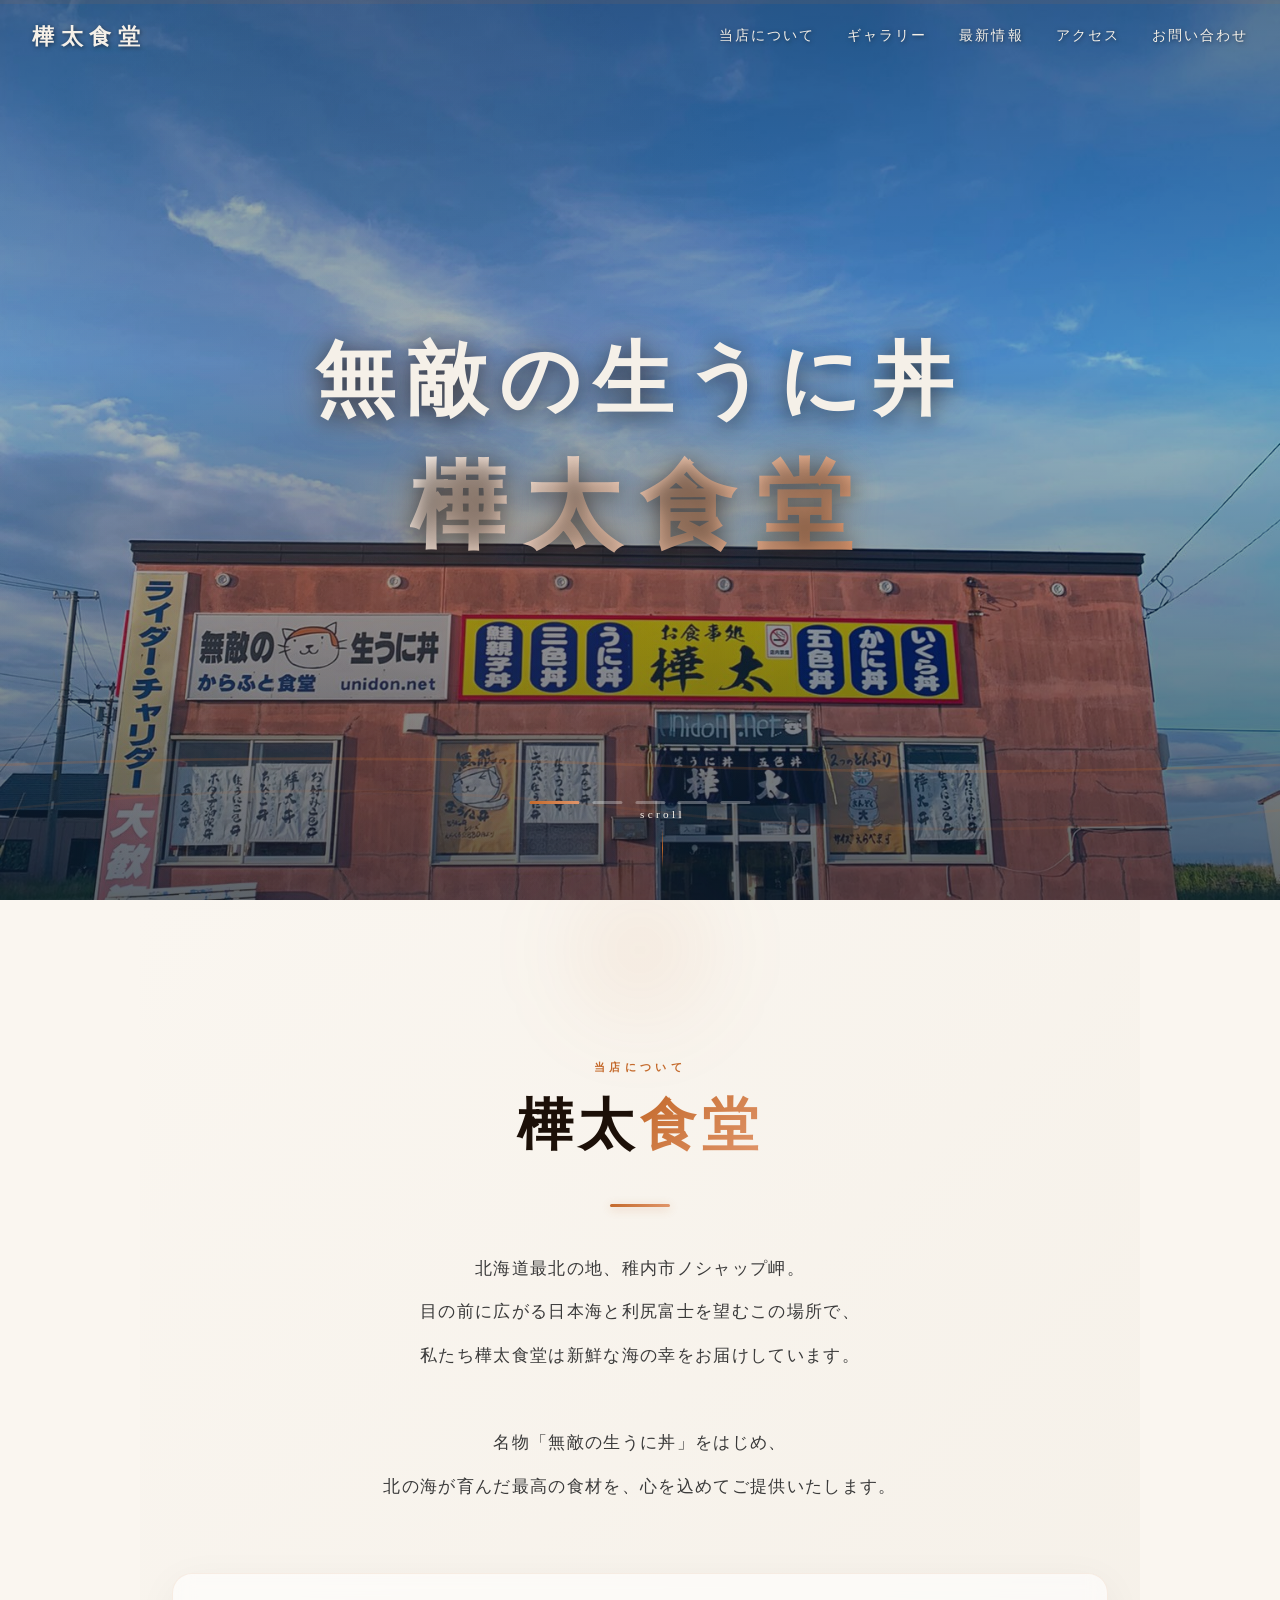
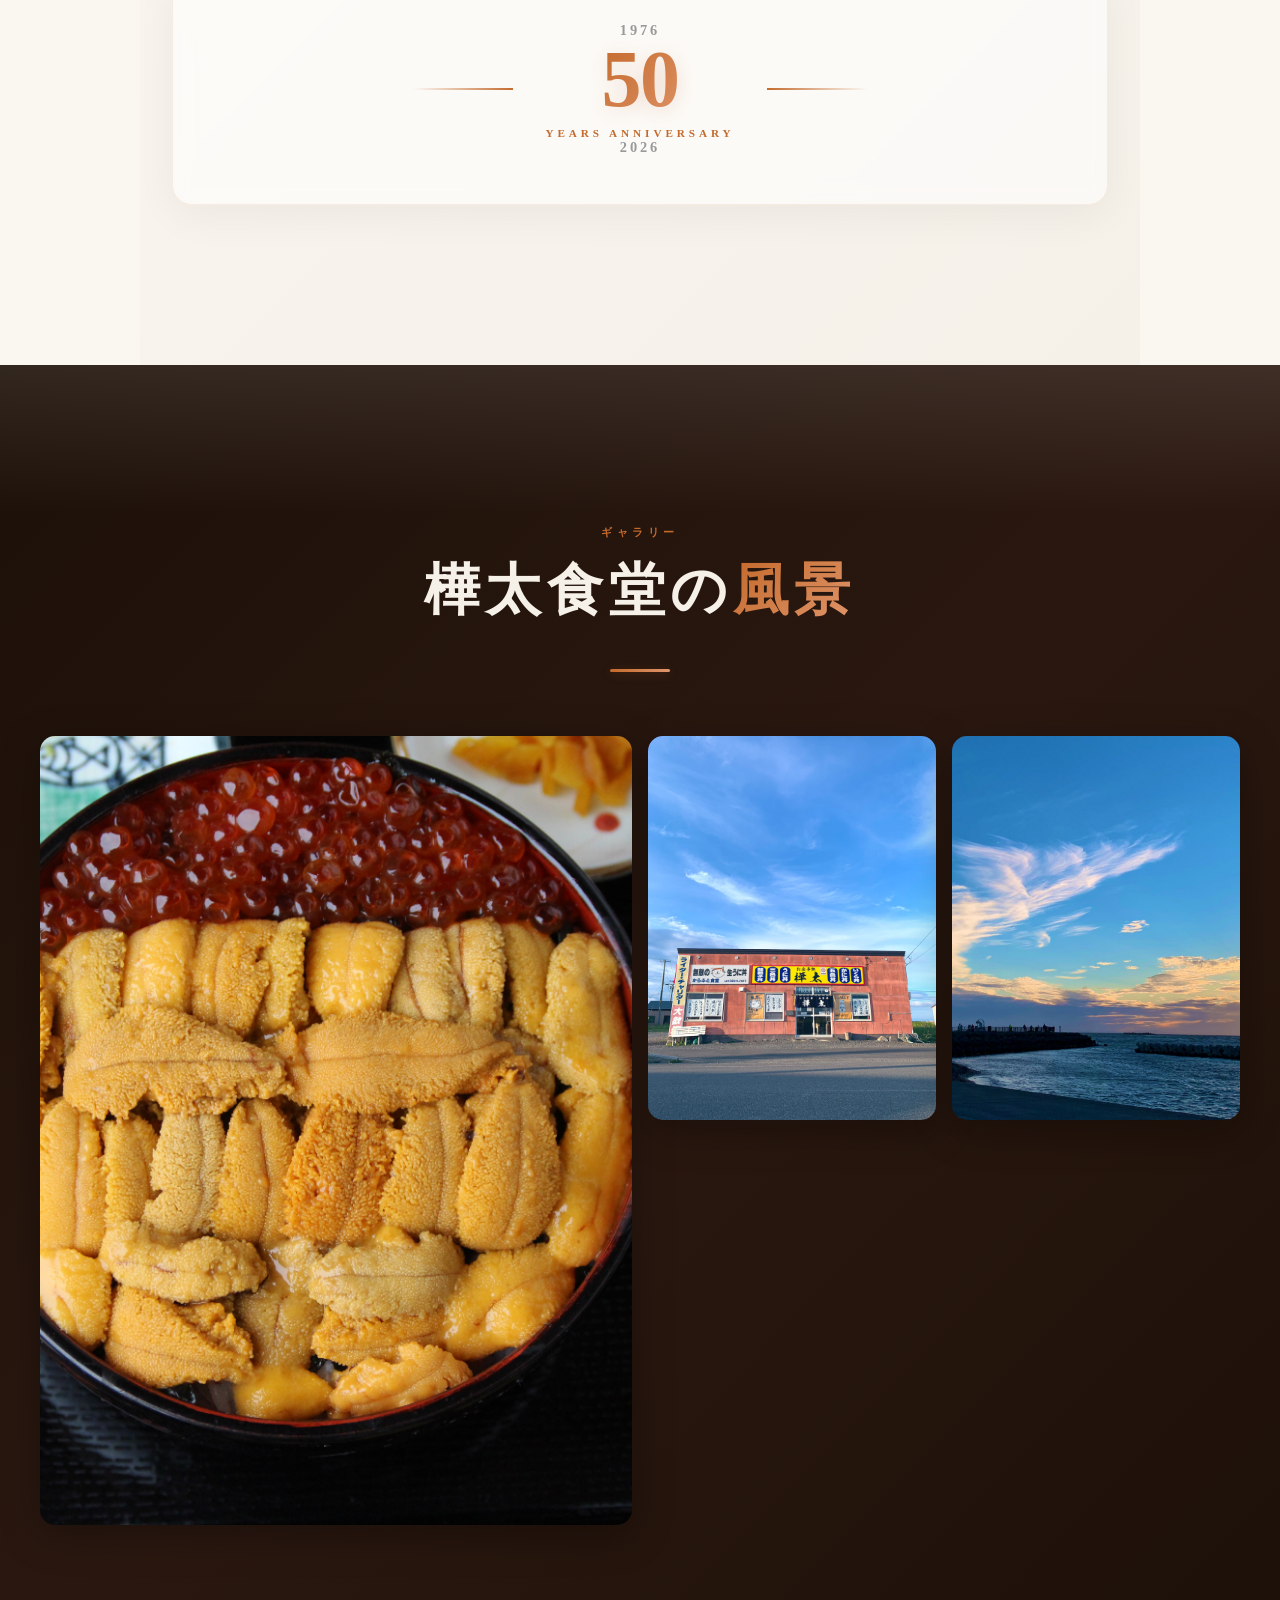
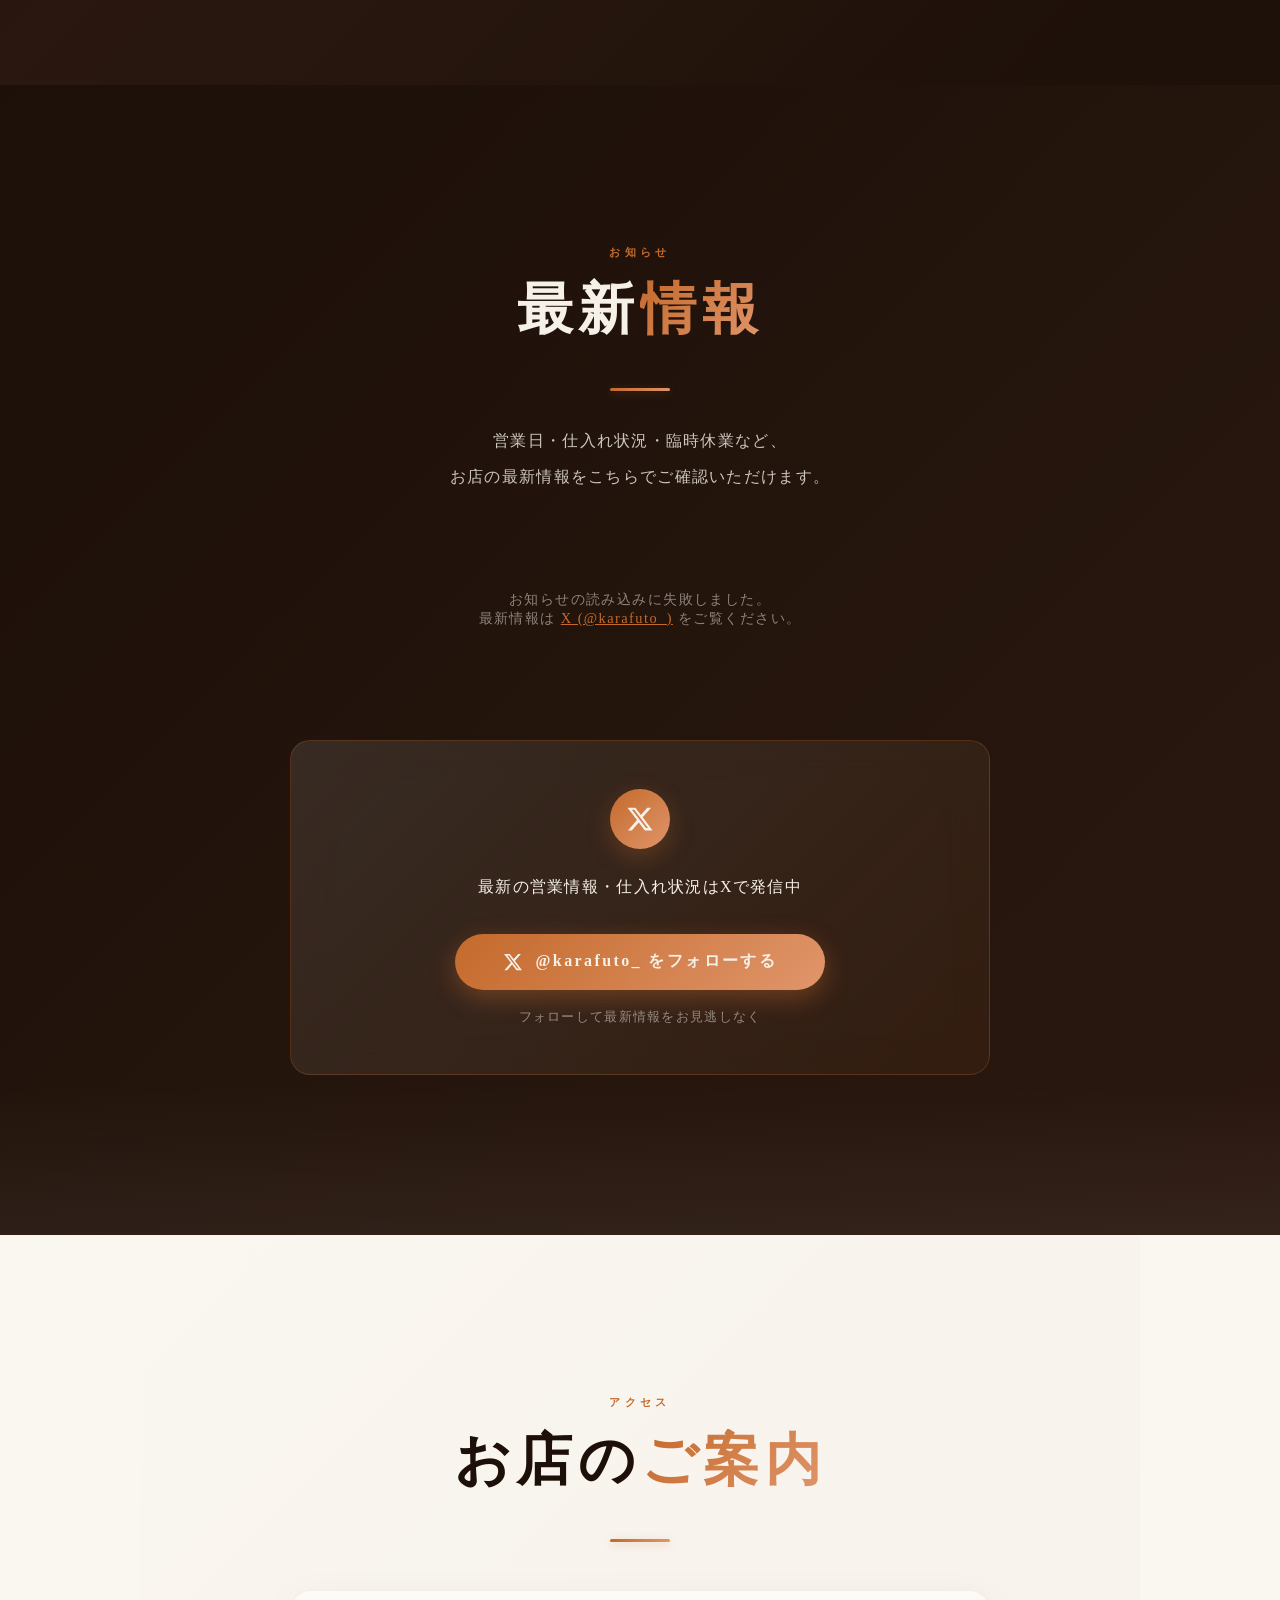
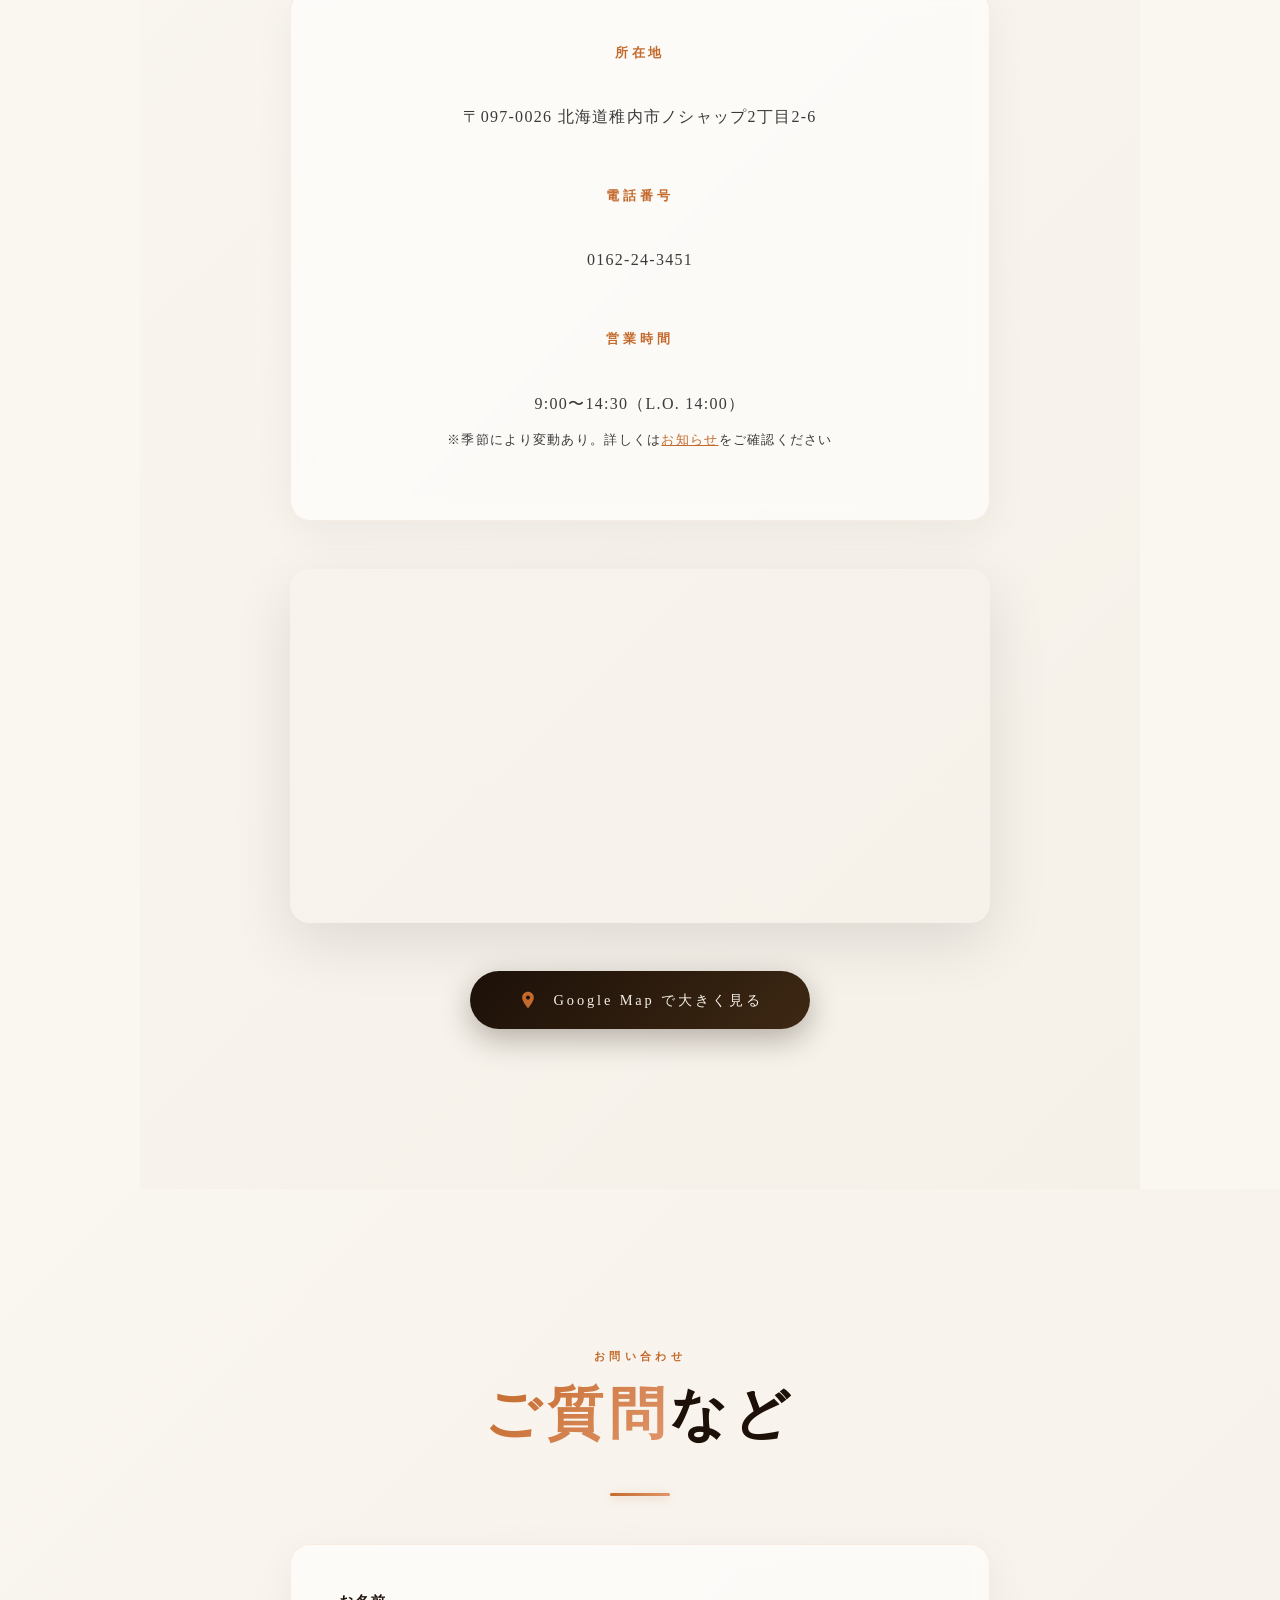
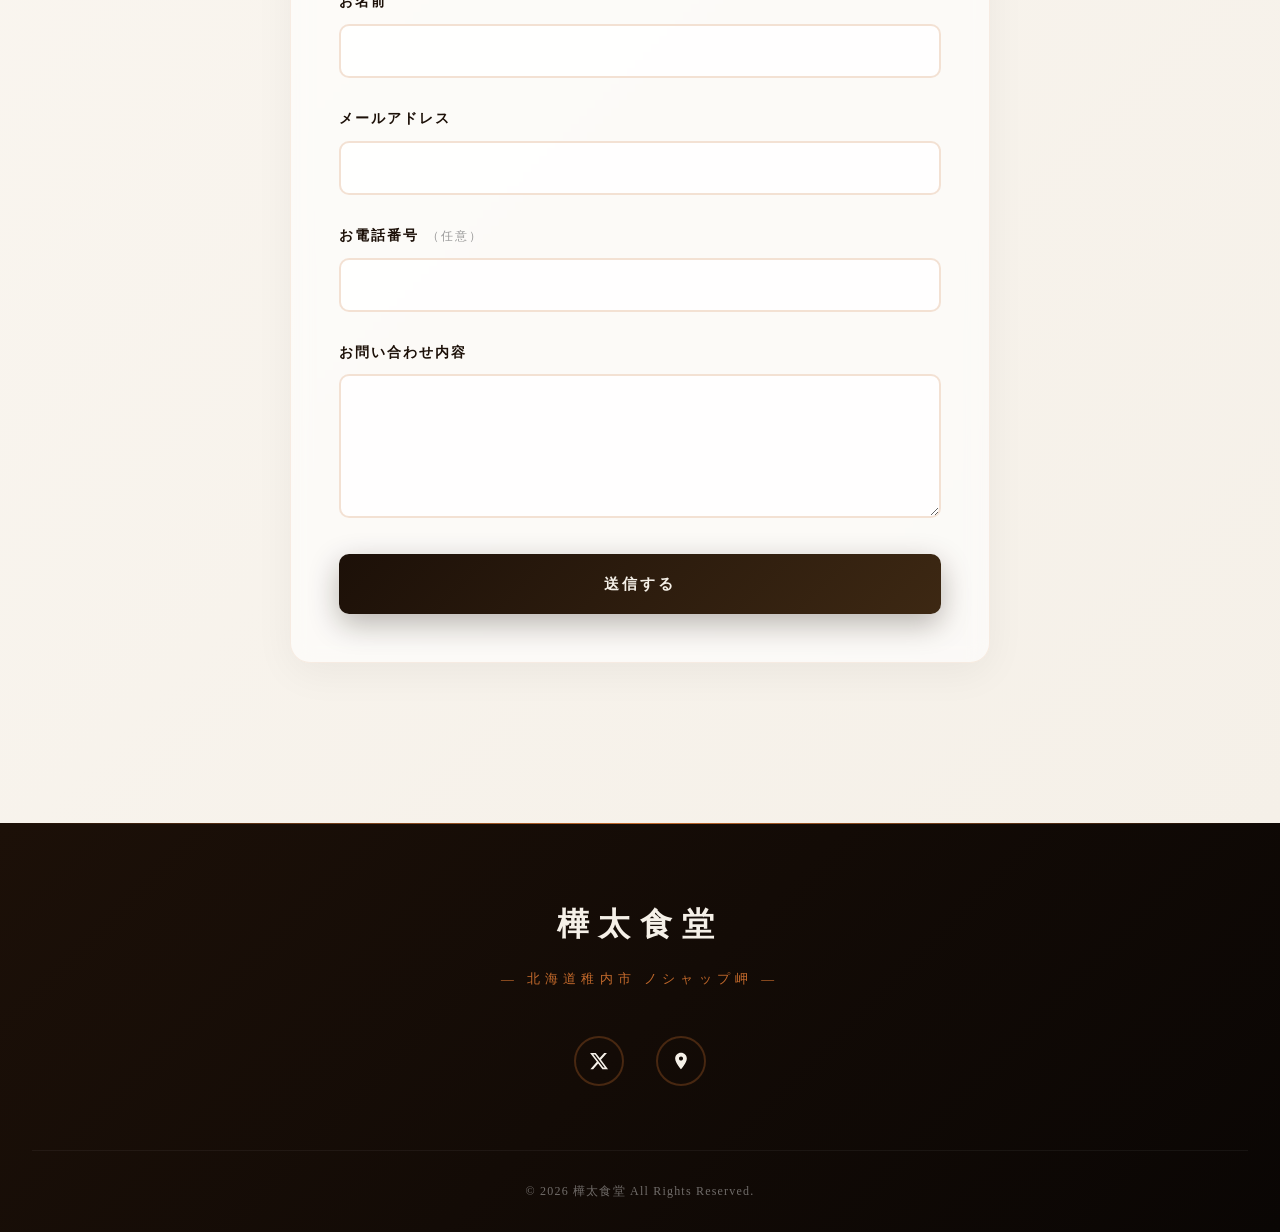
==== index.html @ 936e86da "お知らせ画像を切り取りなしで全体表示に変更 aspect-ratioとobject-fit:coverを廃止し、画像の元の比率を維持  Co-Authored-By: Claude Opus 4.6 " ====
<!DOCTYPE html>
<html lang="ja">
<head>
  <meta charset="UTF-8">
  <meta http-equiv="Content-Security-Policy" content="
    default-src 'self';
    script-src 'self' 'unsafe-inline' https://www.googletagmanager.com;
    style-src 'self' 'unsafe-inline' https://fonts.googleapis.com;
    font-src 'self' https://fonts.gstatic.com;
    img-src 'self' data: blob: https:;
    frame-src https://www.google.com https://docs.google.com;
    connect-src 'self' https://www.google-analytics.com https://analytics.google.com https://stats.g.doubleclick.net https://region1.google-analytics.com https://*.microcms.io https://*.microcms-assets.io;
    form-action 'self' https://docs.google.com;
  ">
  <meta name="viewport" content="width=device-width, initial-scale=1.0">
  <!-- Google tag (gtag.js) -->
  <script async src="https://www.googletagmanager.com/gtag/js?id=G-KKCC5715LR"></script>
  <script>
    window.dataLayer = window.dataLayer || [];
    function gtag(){dataLayer.push(arguments);}
    gtag('js', new Date());
    gtag('config', 'G-KKCC5715LR');
  </script>
  <title>樺太食堂｜無敵の生うに丼</title>
  <meta name="description" content="北海道・樺太食堂。創業50周年を迎えた海鮮丼の名店。新鮮な北の幸をお届けします。">
  <meta property="og:title" content="樺太食堂｜無敵の生うに丼">
  <meta property="og:description" content="北海道稚内市ノシャップ岬。創業50周年を迎えた海鮮丼の名店。新鮮な北の幸をお届けします。">
  <meta property="og:type" content="website">
  <meta property="og:image" content="images/GYNGeQLakAMuPA7.jpeg">
  <meta property="og:locale" content="ja_JP">
  <meta name="twitter:card" content="summary_large_image">
  <meta name="twitter:site" content="@karafuto_">
  <link rel="icon" type="image/jpeg" href="logo/niko.jpg">
  <link rel="apple-touch-icon" href="logo/niko.jpg">
  <link rel="preconnect" href="https://fonts.googleapis.com">
  <link rel="preconnect" href="https://fonts.gstatic.com" crossorigin>
  <link href="https://fonts.googleapis.com/css2?family=Noto+Serif+JP:wght@400;700;900&family=Shippori+Mincho:wght@400;700;800&display=swap" rel="stylesheet">
  <style>
    *, *::before, *::after {
      margin: 0;
      padding: 0;
      box-sizing: border-box;
    }

    :root {
      --color-deep: #1c1008;
      --color-navy: #3d2813;
      --color-gold: #c46a2c;
      --color-gold-light: #e0956a;
      --color-white: #f5f0e8;
      --color-cream: #faf6f0;
      --font-serif: 'Shippori Mincho', 'Noto Serif JP', serif;
    }

    html {
      scroll-behavior: smooth;
    }

    body {
      font-family: var(--font-serif);
      background: var(--color-cream);
      color: var(--color-deep);
      overflow-x: hidden;
    }

    /* ── Scroll Progress Bar ── */
    .scroll-indicator {
      position: fixed;
      top: 0;
      left: 0;
      width: 100%;
      height: 4px;
      background: rgba(196,106,44,0.1);
      z-index: 1001;
    }

    .scroll-progress {
      height: 100%;
      background: linear-gradient(90deg, var(--color-gold), var(--color-gold-light));
      width: 0%;
      transition: width 0.1s;
      box-shadow: 0 0 10px rgba(196,106,44,0.5);
    }

    /* ── Header with Glassmorphism ── */
    header {
      position: fixed;
      top: 0;
      left: 0;
      width: 100%;
      z-index: 100;
      padding: 1.2rem 2rem;
      display: flex;
      justify-content: space-between;
      align-items: center;
      transition: all 0.5s cubic-bezier(0.4, 0, 0.2, 1);
    }

    header.scrolled {
      background: rgba(28, 16, 8, 0.85);
      padding: 0.8rem 2rem;
      backdrop-filter: blur(20px);
      box-shadow: 0 4px 30px rgba(0, 0, 0, 0.1);
      border-bottom: 1px solid rgba(196, 106, 44, 0.1);
    }

    .header-logo {
      font-size: 1.4rem;
      font-weight: 700;
      color: var(--color-white);
      letter-spacing: 0.3em;
      text-shadow: 1px 1px 4px rgba(0,0,0,0.5);
      transition: transform 0.3s;
    }

    .header-logo:hover {
      transform: scale(1.05);
    }

    nav {
      display: flex;
      gap: 2rem;
    }

    nav a {
      color: var(--color-white);
      text-decoration: none;
      font-size: 0.85rem;
      letter-spacing: 0.15em;
      position: relative;
      text-shadow: 1px 1px 4px rgba(0,0,0,0.5);
      transition: all 0.3s;
      padding: 0.5rem 0;
    }

    nav a::after {
      content: '';
      position: absolute;
      bottom: 0;
      left: 50%;
      transform: translateX(-50%);
      width: 0;
      height: 2px;
      background: linear-gradient(90deg, transparent, var(--color-gold), transparent);
      transition: width 0.3s;
    }

    nav a:hover::after {
      width: 100%;
    }

    nav a:hover {
      color: var(--color-gold-light);
      transform: translateY(-2px);
    }

    /* ── Hamburger Menu ── */
    .hamburger {
      display: none;
      flex-direction: column;
      justify-content: center;
      gap: 5px;
      width: 32px;
      height: 32px;
      background: none;
      border: none;
      cursor: pointer;
      z-index: 200;
      padding: 0;
    }

    .hamburger span {
      display: block;
      width: 24px;
      height: 2px;
      background: var(--color-white);
      border-radius: 2px;
      transition: all 0.3s;
    }

    .hamburger.active span:nth-child(1) {
      transform: rotate(45deg) translate(5px, 5px);
    }

    .hamburger.active span:nth-child(2) {
      opacity: 0;
    }

    .hamburger.active span:nth-child(3) {
      transform: rotate(-45deg) translate(5px, -5px);
    }

    @media (max-width: 768px) {
      .hamburger {
        display: flex;
      }

      nav {
        position: fixed;
        top: 0;
        right: -100%;
        width: 70%;
        max-width: 300px;
        height: 100vh;
        background: rgba(28, 16, 8, 0.97);
        backdrop-filter: blur(20px);
        flex-direction: column;
        justify-content: center;
        align-items: center;
        gap: 2.5rem;
        transition: right 0.4s cubic-bezier(0.4, 0, 0.2, 1);
        z-index: 150;
        box-shadow: -10px 0 40px rgba(0, 0, 0, 0.3);
      }

      nav.open {
        right: 0;
      }

      nav a {
        font-size: 1.1rem;
        letter-spacing: 0.2em;
        text-shadow: none;
      }
    }

    .nav-overlay {
      display: none;
      position: fixed;
      inset: 0;
      background: rgba(0, 0, 0, 0.5);
      z-index: 140;
    }

    .nav-overlay.active {
      display: block;
    }

    /* ── Hero with Advanced Animations ── */
    .hero {
      position: relative;
      width: 100%;
      height: 100vh;
      overflow: hidden;
    }

    .slider {
      position: absolute;
      inset: 0;
    }

    .slide {
      position: absolute;
      inset: 0;
      opacity: 0;
      transition: opacity 2s ease-in-out, transform 10s ease-out;
      transform: scale(1.1);
    }

    .slide.active {
      opacity: 1;
      transform: scale(1);
    }

    .slide img {
      width: 100%;
      height: 100%;
      object-fit: cover;
      filter: brightness(0.85);
    }

    .slide-overlay {
      position: absolute;
      inset: 0;
      background:
        radial-gradient(circle at 30% 50%, rgba(196, 106, 44, 0.15) 0%, transparent 50%),
        linear-gradient(to bottom, rgba(10, 22, 40, 0.4) 0%, rgba(10, 22, 40, 0.1) 40%, rgba(10, 22, 40, 0.6) 100%);
    }


    /* Animated Wave */
    .wave-svg {
      position: absolute;
      bottom: 0;
      left: 0;
      width: 100%;
      height: 30%;
      z-index: 7;
      opacity: 0.2;
    }

    .wave-path {
      fill: none;
      stroke: var(--color-gold);
      stroke-width: 3;
      filter: drop-shadow(0 0 10px rgba(196, 106, 44, 0.5));
    }

    .hero-content {
      position: absolute;
      inset: 0;
      display: flex;
      flex-direction: column;
      justify-content: center;
      align-items: center;
      text-align: center;
      z-index: 10;
      color: var(--color-white);
    }

    .hero-catch {
      font-size: clamp(2.5rem, 7vw, 5rem);
      font-weight: 900;
      letter-spacing: 0.15em;
      color: var(--color-white);
      text-shadow: 0 4px 20px rgba(0,0,0,0.5), 0 0 40px rgba(196, 106, 44, 0.3);
      margin-bottom: 0.5rem;
      opacity: 0;
      animation: fadeUpScale 1.2s 0.5s cubic-bezier(0.4, 0, 0.2, 1) forwards;
    }

    .hero-title {
      font-size: clamp(3rem, 8vw, 6rem);
      font-weight: 900;
      letter-spacing: 0.2em;
      text-shadow: 0 4px 20px rgba(0,0,0,0.5), 0 0 40px rgba(196, 106, 44, 0.3);
      opacity: 0;
      animation: fadeUpScale 1.2s 0.8s cubic-bezier(0.4, 0, 0.2, 1) forwards;
      background: linear-gradient(135deg, #ffffff 0%, var(--color-gold-light) 100%);
      -webkit-background-clip: text;
      -webkit-text-fill-color: transparent;
      background-clip: text;
    }

    @keyframes fadeUpScale {
      from {
        opacity: 0;
        transform: translateY(30px) scale(0.95);
      }
      to {
        opacity: 1;
        transform: translateY(0) scale(1);
      }
    }

    .hero-scroll {
      position: absolute;
      bottom: 2rem;
      left: 50%;
      transform: translateX(-50%);
      z-index: 10;
      display: flex;
      flex-direction: column;
      align-items: center;
      gap: 0.5rem;
      color: var(--color-white);
      font-size: 0.7rem;
      letter-spacing: 0.3em;
      opacity: 0;
      animation: fadeUpScale 1s 1.5s forwards;
    }

    .hero-scroll .line {
      width: 1px;
      height: 40px;
      background: linear-gradient(to bottom, transparent, var(--color-gold), transparent);
      animation: scrollLine 2s infinite;
    }

    @keyframes scrollLine {
      0% { transform: scaleY(0); transform-origin: top; opacity: 0; }
      50% { transform: scaleY(1); transform-origin: top; opacity: 1; }
      51% { transform: scaleY(1); transform-origin: bottom; opacity: 1; }
      100% { transform: scaleY(0); transform-origin: bottom; opacity: 0; }
    }

    /* Slider indicators */
    .slider-indicators {
      position: absolute;
      bottom: 6rem;
      left: 50%;
      transform: translateX(-50%);
      z-index: 10;
      display: flex;
      gap: 0.8rem;
    }

    .slider-indicators button {
      width: 30px;
      height: 3px;
      background: rgba(255,255,255,0.3);
      border: none;
      cursor: pointer;
      transition: all 0.3s;
      border-radius: 2px;
      position: relative;
      overflow: hidden;
    }

    .slider-indicators button::before {
      content: '';
      position: absolute;
      inset: 0;
      background: linear-gradient(90deg, var(--color-gold), var(--color-gold-light));
      transform: scaleX(0);
      transform-origin: left;
      transition: transform 0.3s;
    }

    .slider-indicators button.active::before {
      transform: scaleX(1);
    }

    .slider-indicators button.active {
      width: 50px;
    }

    /* ── Sections with Gradient Backgrounds ── */
    section {
      padding: 8rem 2rem;
      position: relative;
    }

    .section-label {
      font-size: 0.7rem;
      letter-spacing: 0.4em;
      color: var(--color-gold);
      margin-bottom: 0.8rem;
      text-transform: uppercase;
      font-weight: 700;
    }

    .section-title {
      font-size: clamp(2rem, 5vw, 3.5rem);
      font-weight: 800;
      letter-spacing: 0.1em;
      margin-bottom: 2.5rem;
      color: var(--color-deep);
      position: relative;
      display: inline-block;
    }

    .section-title .accent {
      background: linear-gradient(135deg, var(--color-gold) 0%, var(--color-gold-light) 100%);
      -webkit-background-clip: text;
      -webkit-text-fill-color: transparent;
      background-clip: text;
    }

    .gold-line {
      width: 60px;
      height: 3px;
      background: linear-gradient(90deg, var(--color-gold), var(--color-gold-light));
      margin-bottom: 2rem;
      border-radius: 2px;
      box-shadow: 0 2px 10px rgba(196, 106, 44, 0.3);
    }

    /* ── About Section with Glassmorphism ── */
    .about {
      background:
        linear-gradient(135deg, #faf6f0 0%, #f5f0e8 100%);
      max-width: 1000px;
      margin: 0 auto;
      text-align: center;
      padding: 10rem 2rem;
      position: relative;
    }

    .about::before {
      content: '';
      position: absolute;
      top: -50px;
      left: 50%;
      transform: translateX(-50%);
      width: 200px;
      height: 200px;
      background: radial-gradient(circle, rgba(196, 106, 44, 0.1) 0%, transparent 70%);
      border-radius: 50%;
      filter: blur(40px);
    }

    .about .gold-line {
      margin: 0 auto 2.5rem;
    }

    .about-text {
      font-size: 1.05rem;
      line-height: 2.6;
      color: #3a3a3a;
      letter-spacing: 0.08em;
      max-width: 700px;
      margin: 0 auto;
    }

    .anniversary {
      display: flex;
      align-items: center;
      justify-content: center;
      gap: 2rem;
      margin-top: 4rem;
      padding: 3rem;
      background: rgba(255, 255, 255, 0.6);
      backdrop-filter: blur(10px);
      border-radius: 20px;
      border: 1px solid rgba(196, 106, 44, 0.1);
      box-shadow: 0 10px 40px rgba(0, 0, 0, 0.05);
    }

    .anniversary-line {
      flex: 1;
      max-width: 100px;
      height: 2px;
      background: linear-gradient(to right, transparent, var(--color-gold));
    }

    .anniversary-line:last-child {
      background: linear-gradient(to left, transparent, var(--color-gold));
    }

    .anniversary-center {
      display: flex;
      flex-direction: column;
      align-items: center;
    }

    .anniversary-number {
      font-size: 5rem;
      font-weight: 900;
      background: linear-gradient(135deg, var(--color-gold) 0%, var(--color-gold-light) 100%);
      -webkit-background-clip: text;
      -webkit-text-fill-color: transparent;
      background-clip: text;
      line-height: 1;
      letter-spacing: -0.02em;
      text-shadow: 0 4px 20px rgba(196, 106, 44, 0.2);
    }

    .anniversary-label {
      font-size: 0.7rem;
      letter-spacing: 0.35em;
      color: var(--color-gold);
      margin-top: 0.5rem;
      font-weight: 700;
    }

    .anniversary-year-start,
    .anniversary-year-end {
      font-size: 0.9rem;
      letter-spacing: 0.2em;
      color: #999;
      font-weight: 700;
    }

    /* ── Gallery with Advanced Grid ── */
    .gallery {
      background:
        linear-gradient(135deg, #1c1008 0%, #2a1810 50%, #1c1008 100%);
      padding: 10rem 2rem;
      position: relative;
      overflow: hidden;
    }

    .gallery::before {
      content: '';
      position: absolute;
      top: 0;
      left: 0;
      right: 0;
      height: 150px;
      background: linear-gradient(to bottom, rgba(250, 246, 240, 0.1) 0%, transparent 100%);
    }

    .gallery-header {
      text-align: center;
      max-width: 900px;
      margin: 0 auto 4rem;
    }

    .gallery .section-title {
      color: var(--color-white);
    }

    .gallery .gold-line {
      margin: 0 auto 2rem;
    }

    .gallery-grid {
      display: grid;
      grid-template-columns: repeat(4, 1fr);
      gap: 1rem;
      max-width: 1200px;
      margin: 0 auto;
    }

    .gallery-item-large {
      grid-column: span 2;
      grid-row: span 2;
    }

    .gallery-item {
      overflow: hidden;
      position: relative;
      border-radius: 15px;
      box-shadow: 0 10px 40px rgba(0, 0, 0, 0.3);
      transition: transform 0.5s cubic-bezier(0.4, 0, 0.2, 1), box-shadow 0.5s;
    }

    .gallery-item::before {
      content: '';
      position: absolute;
      inset: 0;
      background: linear-gradient(135deg, rgba(196, 106, 44, 0.3) 0%, transparent 100%);
      opacity: 0;
      transition: opacity 0.5s;
      z-index: 1;
    }

    .gallery-item:hover::before {
      opacity: 1;
    }

    .gallery-item:hover {
      transform: translateY(-10px) scale(1.02);
      box-shadow: 0 20px 60px rgba(196, 106, 44, 0.4);
    }

    .gallery-item img {
      width: 100%;
      height: 100%;
      object-fit: cover;
      display: block;
      transition: transform 0.8s cubic-bezier(0.4, 0, 0.2, 1), filter 0.5s;
    }

    .gallery-item:hover img {
      transform: scale(1.1);
      filter: brightness(1.1);
    }

    .gallery-caption {
      position: absolute;
      bottom: 0;
      left: 0;
      right: 0;
      padding: 2rem 1.2rem 1.2rem;
      background: linear-gradient(to top, rgba(0, 0, 0, 0.7) 0%, transparent 100%);
      color: var(--color-white);
      font-size: 0.85rem;
      letter-spacing: 0.1em;
      z-index: 2;
      opacity: 0;
      transform: translateY(10px);
      transition: all 0.4s cubic-bezier(0.4, 0, 0.2, 1);
    }

    .gallery-item:hover .gallery-caption {
      opacity: 1;
      transform: translateY(0);
    }

    @media (max-width: 768px) {
      .gallery-grid {
        grid-template-columns: repeat(2, 1fr);
      }

      .gallery-item-large {
        grid-column: span 2;
        grid-row: span 1;
      }
    }

    /* ── SNS Section with Glassmorphism ── */
    .sns {
      background: linear-gradient(135deg, #1c1008 0%, #2a1810 100%);
      color: var(--color-white);
      padding: 10rem 2rem;
      position: relative;
    }

    .sns::before {
      content: '';
      position: absolute;
      bottom: 0;
      left: 0;
      right: 0;
      height: 150px;
      background: linear-gradient(to top, rgba(250, 246, 240, 0.05) 0%, transparent 100%);
    }

    .sns-inner {
      max-width: 800px;
      margin: 0 auto;
      text-align: center;
    }

    .sns .section-title {
      color: var(--color-white);
    }

    .sns .gold-line {
      margin: 0 auto 2rem;
    }

    .sns-text {
      font-size: 1rem;
      line-height: 2.2;
      color: rgba(245, 242, 235, 0.8);
      letter-spacing: 0.08em;
      margin-bottom: 3rem;
    }

    /* ── News Cards ── */
    .news-loading {
      display: flex;
      flex-direction: column;
      align-items: center;
      justify-content: center;
      min-height: 200px;
      gap: 1.5rem;
    }

    .news-spinner {
      width: 40px;
      height: 40px;
      border: 3px solid rgba(196, 106, 44, 0.2);
      border-top-color: var(--color-gold);
      border-radius: 50%;
      animation: spin 1s linear infinite;
    }

    .news-loading p {
      color: var(--color-gold);
      font-size: 0.85rem;
      letter-spacing: 0.1em;
    }

    @keyframes spin {
      0% { transform: rotate(0deg); }
      100% { transform: rotate(360deg); }
    }

    .news-cards {
      display: flex;
      flex-direction: column;
      gap: 1.8rem;
      max-width: 700px;
      margin: 0 auto 4rem;
      text-align: left;
    }

    .news-card {
      background: rgba(250, 246, 240, 0.95);
      backdrop-filter: blur(20px);
      border-radius: 16px;
      overflow: hidden;
      border: 1px solid rgba(196, 106, 44, 0.2);
      border-left: 4px solid var(--color-gold);
      transition: all 0.3s cubic-bezier(0.4, 0, 0.2, 1);
      box-shadow: 0 8px 30px rgba(0, 0, 0, 0.2);
    }

    .news-card:hover {
      transform: translateY(-4px);
      border-color: rgba(196, 106, 44, 0.4);
      border-left-color: var(--color-gold-light);
      box-shadow: 0 15px 50px rgba(196, 106, 44, 0.25);
    }

    .news-card-images {
      display: grid;
      gap: 4px;
      overflow: hidden;
      max-width: 100%;
    }

    .news-card-images.is-1 {
      grid-template-columns: 1fr;
    }

    .news-card-images.is-2 {
      grid-template-columns: 1fr 1fr;
    }

    .news-card-images.is-3 {
      grid-template-columns: 1fr 1fr;
    }

    .news-card-images.is-3 .news-card-image:first-child {
      grid-column: 1 / -1;
    }

    .news-card-images.is-many {
      grid-template-columns: 1fr 1fr;
    }

    .news-card-image {
      width: 100%;
      height: auto;
      display: block;
    }

    .news-card-content {
      padding: 2rem 2.2rem;
    }

    .news-card-meta {
      display: flex;
      align-items: center;
      gap: 0.8rem;
      margin-bottom: 0.8rem;
    }

    .news-card-date {
      font-size: 0.75rem;
      color: var(--color-gold);
      letter-spacing: 0.15em;
      font-weight: 700;
      display: inline-block;
      background: rgba(196, 106, 44, 0.12);
      padding: 0.3rem 0.9rem;
      border-radius: 20px;
    }

    .news-card-new {
      font-size: 0.65rem;
      font-weight: 700;
      color: var(--color-white);
      background: linear-gradient(135deg, var(--color-gold), var(--color-gold-light));
      padding: 0.2rem 0.7rem;
      border-radius: 20px;
      letter-spacing: 0.1em;
    }

    .news-card-title {
      font-size: 1.2rem;
      font-weight: 700;
      color: var(--color-deep);
      letter-spacing: 0.05em;
      margin-bottom: 0.8rem;
      line-height: 1.7;
    }

    .news-card-body {
      font-size: 0.92rem;
      color: #4a4a4a;
      line-height: 2;
      letter-spacing: 0.04em;
    }

    .news-empty {
      text-align: center;
      padding: 3rem 1rem;
      color: rgba(245, 242, 235, 0.5);
      font-size: 0.9rem;
      letter-spacing: 0.1em;
    }

    /* ── X Follow CTA Card ── */
    .x-follow-card {
      max-width: 700px;
      margin: 0 auto;
    }

    .x-follow-card-inner {
      background: linear-gradient(135deg, rgba(255, 255, 255, 0.1) 0%, rgba(196, 106, 44, 0.08) 100%);
      backdrop-filter: blur(20px);
      border-radius: 20px;
      border: 1px solid rgba(196, 106, 44, 0.25);
      padding: 3rem 2rem;
      text-align: center;
      transition: all 0.3s;
    }

    .x-follow-card-inner:hover {
      border-color: rgba(196, 106, 44, 0.4);
      box-shadow: 0 10px 40px rgba(196, 106, 44, 0.15);
    }

    .x-follow-icon {
      width: 60px;
      height: 60px;
      margin: 0 auto 1.5rem;
      background: linear-gradient(135deg, var(--color-gold) 0%, var(--color-gold-light) 100%);
      border-radius: 50%;
      display: flex;
      align-items: center;
      justify-content: center;
      box-shadow: 0 8px 25px rgba(196, 106, 44, 0.3);
    }

    .x-follow-icon svg {
      width: 28px;
      height: 28px;
      fill: var(--color-white);
    }

    .x-follow-text {
      color: var(--color-white);
      font-size: 1rem;
      letter-spacing: 0.08em;
      margin-bottom: 2rem;
      line-height: 1.8;
    }

    .x-follow-btn {
      display: inline-flex;
      align-items: center;
      gap: 0.8rem;
      padding: 1.1rem 3rem;
      background: linear-gradient(135deg, var(--color-gold) 0%, var(--color-gold-light) 100%);
      color: var(--color-white);
      text-decoration: none;
      font-family: var(--font-serif);
      font-size: 1rem;
      font-weight: 700;
      letter-spacing: 0.15em;
      border-radius: 50px;
      transition: all 0.3s cubic-bezier(0.4, 0, 0.2, 1);
      box-shadow: 0 8px 25px rgba(196, 106, 44, 0.4);
    }

    .x-follow-btn:hover {
      transform: translateY(-3px) scale(1.03);
      box-shadow: 0 12px 35px rgba(196, 106, 44, 0.5);
    }

    .x-follow-btn svg {
      width: 20px;
      height: 20px;
      fill: var(--color-white);
    }

    .x-follow-sub {
      color: rgba(245, 242, 235, 0.5);
      font-size: 0.8rem;
      letter-spacing: 0.1em;
      margin-top: 1.2rem;
    }

    @media (max-width: 768px) {
      .news-card-content {
        padding: 1.4rem 1.2rem;
      }

      .news-card-images.is-many {
        grid-template-columns: 1fr 1fr;
      }

      .x-follow-card-inner {
        padding: 2rem 1.5rem;
      }

      .x-follow-btn {
        padding: 1rem 2rem;
        font-size: 0.9rem;
      }
    }

    /* ── Access Section ── */
    .access {
      background:
        linear-gradient(135deg, #faf6f0 0%, #f5f0e8 100%);
      max-width: 1000px;
      margin: 0 auto;
      text-align: center;
      padding: 10rem 2rem;
    }

    .access .gold-line {
      margin: 0 auto 2.5rem;
    }

    .access-info {
      display: grid;
      grid-template-columns: 1fr;
      gap: 2rem;
      margin-top: 3rem;
      font-size: 1rem;
      line-height: 2.2;
      color: #3a3a3a;
      max-width: 700px;
      margin: 3rem auto;
      padding: 3rem;
      background: rgba(255, 255, 255, 0.6);
      backdrop-filter: blur(10px);
      border-radius: 20px;
      border: 1px solid rgba(196, 106, 44, 0.1);
      box-shadow: 0 10px 40px rgba(0, 0, 0, 0.05);
    }

    .access-info dt {
      color: var(--color-gold);
      font-size: 0.8rem;
      letter-spacing: 0.3em;
      font-weight: 700;
      text-transform: uppercase;
    }

    .access-info dd {
      margin-bottom: 1rem;
      letter-spacing: 0.08em;
    }

    .map-embed {
      margin-top: 3rem;
      max-width: 700px;
      margin-left: auto;
      margin-right: auto;
      border-radius: 20px;
      overflow: hidden;
      box-shadow: 0 20px 60px rgba(0, 0, 0, 0.1);
    }

    .map-embed iframe {
      border-radius: 20px;
    }

    .map-button {
      display: inline-flex;
      align-items: center;
      gap: 1rem;
      margin-top: 3rem;
      padding: 1.2rem 3rem;
      background: linear-gradient(135deg, var(--color-deep) 0%, var(--color-navy) 100%);
      color: var(--color-white);
      text-decoration: none;
      font-family: var(--font-serif);
      font-size: 0.9rem;
      letter-spacing: 0.2em;
      border-radius: 50px;
      transition: all 0.3s cubic-bezier(0.4, 0, 0.2, 1);
      box-shadow: 0 10px 30px rgba(28, 16, 8, 0.3);
      position: relative;
      overflow: hidden;
    }

    .map-button::before {
      content: '';
      position: absolute;
      inset: 0;
      background: linear-gradient(135deg, var(--color-gold) 0%, var(--color-gold-light) 100%);
      opacity: 0;
      transition: opacity 0.3s;
    }

    .map-button:hover::before {
      opacity: 1;
    }

    .map-button:hover {
      transform: translateY(-3px);
      box-shadow: 0 15px 40px rgba(196, 106, 44, 0.4);
    }

    .map-button svg,
    .map-button span {
      position: relative;
      z-index: 1;
    }

    .map-button svg {
      width: 20px;
      height: 20px;
      fill: var(--color-gold);
      transition: fill 0.3s;
    }

    .map-button:hover svg {
      fill: var(--color-white);
    }

    /* ── Contact Form with Modern Design ── */
    .contact {
      background: linear-gradient(135deg, #faf6f0 0%, #f5f0e8 100%);
      padding: 10rem 2rem;
    }

    .contact-inner {
      max-width: 700px;
      margin: 0 auto;
      text-align: center;
    }

    .contact .gold-line {
      margin: 0 auto 3rem;
    }

    .contact-form {
      text-align: left;
      background: rgba(255, 255, 255, 0.6);
      backdrop-filter: blur(10px);
      padding: 3rem;
      border-radius: 20px;
      border: 1px solid rgba(196, 106, 44, 0.1);
      box-shadow: 0 10px 40px rgba(0, 0, 0, 0.05);
    }

    .form-group {
      margin-bottom: 2rem;
    }

    .form-group label {
      display: block;
      font-size: 0.85rem;
      letter-spacing: 0.15em;
      color: var(--color-deep);
      margin-bottom: 0.8rem;
      font-weight: 700;
    }

    .form-group .optional {
      font-size: 0.75rem;
      color: #999;
      margin-left: 0.5rem;
      font-weight: 400;
    }

    .form-group input,
    .form-group textarea {
      width: 100%;
      padding: 1rem 1.2rem;
      font-family: var(--font-serif);
      font-size: 0.95rem;
      border: 2px solid rgba(196, 106, 44, 0.2);
      background: rgba(255, 255, 255, 0.8);
      color: var(--color-deep);
      transition: all 0.3s;
      letter-spacing: 0.05em;
      border-radius: 10px;
    }

    .form-group input:focus,
    .form-group textarea:focus {
      outline: none;
      border-color: var(--color-gold);
      background: rgba(255, 255, 255, 1);
      box-shadow: 0 5px 20px rgba(196, 106, 44, 0.2);
      transform: translateY(-2px);
    }

    .form-group textarea {
      resize: vertical;
    }

    .form-submit {
      display: block;
      width: 100%;
      padding: 1.2rem;
      margin-top: 1rem;
      background: linear-gradient(135deg, var(--color-deep) 0%, var(--color-navy) 100%);
      color: var(--color-white);
      border: none;
      font-family: var(--font-serif);
      font-size: 0.95rem;
      letter-spacing: 0.2em;
      cursor: pointer;
      border-radius: 10px;
      transition: all 0.3s cubic-bezier(0.4, 0, 0.2, 1);
      box-shadow: 0 10px 30px rgba(28, 16, 8, 0.3);
      font-weight: 700;
      position: relative;
      overflow: hidden;
    }

    .form-submit::before {
      content: '';
      position: absolute;
      inset: 0;
      background: linear-gradient(135deg, var(--color-gold) 0%, var(--color-gold-light) 100%);
      opacity: 0;
      transition: opacity 0.3s;
    }

    .form-submit:hover::before {
      opacity: 1;
    }

    .form-submit:hover {
      transform: translateY(-3px);
      box-shadow: 0 15px 40px rgba(196, 106, 44, 0.4);
    }

    .form-submit span {
      position: relative;
      z-index: 1;
    }

    /* ── Footer ── */
    footer {
      background: linear-gradient(135deg, #1c1008 0%, #0a0604 100%);
      color: var(--color-white);
      padding: 5rem 2rem 2rem;
      text-align: center;
      position: relative;
    }

    footer::before {
      content: '';
      position: absolute;
      top: 0;
      left: 0;
      right: 0;
      height: 1px;
      background: linear-gradient(90deg, transparent, var(--color-gold), transparent);
    }

    .footer-logo {
      font-size: 2rem;
      font-weight: 900;
      letter-spacing: 0.3em;
      margin-bottom: 1.5rem;
    }

    .footer-tagline {
      font-size: 0.8rem;
      color: var(--color-gold);
      letter-spacing: 0.4em;
      margin-bottom: 3rem;
    }

    .footer-social {
      display: flex;
      justify-content: center;
      gap: 2rem;
      margin-bottom: 4rem;
    }

    .footer-social a {
      display: flex;
      align-items: center;
      justify-content: center;
      width: 50px;
      height: 50px;
      border: 2px solid rgba(196, 106, 44, 0.3);
      color: var(--color-white);
      text-decoration: none;
      border-radius: 50%;
      transition: all 0.3s;
      position: relative;
      overflow: hidden;
    }

    .footer-social a::before {
      content: '';
      position: absolute;
      inset: 0;
      background: linear-gradient(135deg, var(--color-gold) 0%, var(--color-gold-light) 100%);
      opacity: 0;
      transition: opacity 0.3s;
      border-radius: 50%;
    }

    .footer-social a:hover::before {
      opacity: 1;
    }

    .footer-social a:hover {
      border-color: var(--color-gold);
      transform: translateY(-5px) scale(1.1);
      box-shadow: 0 10px 30px rgba(196, 106, 44, 0.3);
    }

    .footer-social a svg {
      width: 20px;
      height: 20px;
      fill: var(--color-white);
      position: relative;
      z-index: 1;
    }

    .footer-bottom {
      padding-top: 2rem;
      border-top: 1px solid rgba(255,255,255,0.05);
      font-size: 0.75rem;
      color: rgba(255,255,255,0.4);
      letter-spacing: 0.1em;
    }

    /* ── Scroll Animations ── */
    .reveal {
      opacity: 0;
      transform: translateY(40px);
      transition: all 1s cubic-bezier(0.4, 0, 0.2, 1);
    }

    .reveal.visible {
      opacity: 1;
      transform: translateY(0);
    }

    .reveal-left {
      opacity: 0;
      transform: translateX(-40px);
      transition: all 1s cubic-bezier(0.4, 0, 0.2, 1);
    }

    .reveal-left.visible {
      opacity: 1;
      transform: translateX(0);
    }

    .reveal-right {
      opacity: 0;
      transform: translateX(40px);
      transition: all 1s cubic-bezier(0.4, 0, 0.2, 1);
    }

    .reveal-right.visible {
      opacity: 1;
      transform: translateX(0);
    }

    /* ── Responsive ── */
    @media (max-width: 768px) {
      header {
        padding: 1rem;
      }

      nav {
        gap: 1rem;
      }

      nav a {
        font-size: 0.75rem;
      }

      .header-logo {
        font-size: 1rem;
      }

      section {
        padding: 5rem 1.5rem;
      }

      .about, .access, .contact {
        padding: 6rem 1.5rem;
      }

      .anniversary {
        gap: 1rem;
        padding: 2rem 1.5rem;
      }

      .anniversary-number {
        font-size: 3.5rem;
      }

      .anniversary-line {
        max-width: 50px;
      }

      .contact-form {
        padding: 2rem 1.5rem;
      }

      .access-info {
        padding: 2rem 1.5rem;
      }
    }
  </style>
</head>
<body>

  <div class="nav-overlay" id="navOverlay"></div>

  <!-- Scroll Progress Bar -->
  <div class="scroll-indicator">
    <div class="scroll-progress" id="scrollProgress"></div>
  </div>

  <!-- Header -->
  <header id="header">
    <a href="#top" class="header-logo" style="text-decoration:none; color:var(--color-white);">樺太食堂</a>
    <button class="hamburger" id="hamburger" aria-label="メニュー">
      <span></span><span></span><span></span>
    </button>
    <nav id="nav">
      <a href="#about">当店について</a>
      <a href="#gallery">ギャラリー</a>
      <a href="#sns">最新情報</a>
      <a href="#access">アクセス</a>
      <a href="#contact">お問い合わせ</a>
    </nav>
  </header>

  <!-- Hero Slider -->
  <section class="hero" id="top">
    <div class="slider" id="slider">
      <div class="slide active">
        <img src="images/GYNGeQLakAMuPA7.jpeg" alt="樺太食堂 外観">
        <div class="slide-overlay"></div>
      </div>
      <div class="slide">
        <img src="images/IMG_2449.JPG" alt="うにいくら丼">
        <div class="slide-overlay"></div>
      </div>
      <div class="slide">
        <img src="images/FpoilsfaIAAhc6d.jpeg" alt="北海道の港 流氷">
        <div class="slide-overlay"></div>
      </div>
      <div class="slide">
        <img src="images/GXMLRFraEAAdRz7.jpeg" alt="利尻富士と夕焼けの海">
        <div class="slide-overlay"></div>
      </div>
      <div class="slide">
        <img src="images/S__8282147.jpg" alt="樺太食堂 外観">
        <div class="slide-overlay"></div>
      </div>
    </div>

    <!-- Animated Wave SVG -->
    <svg class="wave-svg" viewBox="0 0 1200 300" preserveAspectRatio="none">
      <path class="wave-path" d="M0,150 Q300,50 600,150 T1200,150">
        <animate attributeName="d"
                 dur="10s"
                 repeatCount="indefinite"
                 values="M0,150 Q300,50 600,150 T1200,150;
                         M0,150 Q300,250 600,150 T1200,150;
                         M0,150 Q300,50 600,150 T1200,150"/>
      </path>
      <path class="wave-path" d="M0,200 Q300,100 600,200 T1200,200" opacity="0.5">
        <animate attributeName="d"
                 dur="15s"
                 repeatCount="indefinite"
                 values="M0,200 Q300,100 600,200 T1200,200;
                         M0,200 Q300,300 600,200 T1200,200;
                         M0,200 Q300,100 600,200 T1200,200"/>
      </path>
    </svg>

    <div class="hero-content">
      <p class="hero-catch">無敵の生うに丼</p>
      <h1 class="hero-title">樺太食堂</h1>
    </div>

    <div class="slider-indicators" id="indicators">
      <button class="active" data-index="0"></button>
      <button data-index="1"></button>
      <button data-index="2"></button>
      <button data-index="3"></button>
      <button data-index="4"></button>
    </div>

    <div class="hero-scroll">
      <span>scroll</span>
      <div class="line"></div>
    </div>
  </section>


  <!-- About -->
  <section class="about" id="about">
    <div class="reveal">
      <p class="section-label">当店について</p>
      <h2 class="section-title">樺太<span class="accent">食堂</span></h2>
      <div class="gold-line"></div>
      <p class="about-text">
        北海道最北の地、稚内市ノシャップ岬。<br>
        目の前に広がる日本海と利尻富士を望むこの場所で、<br>
        私たち樺太食堂は新鮮な海の幸をお届けしています。<br><br>
        名物「無敵の生うに丼」をはじめ、<br>
        北の海が育んだ最高の食材を、心を込めてご提供いたします。
      </p>
      <div class="anniversary">
        <div class="anniversary-line"></div>
        <div class="anniversary-center">
          <span class="anniversary-year-start">1976</span>
          <div class="anniversary-number">50</div>
          <span class="anniversary-label">YEARS ANNIVERSARY</span>
          <span class="anniversary-year-end">2026</span>
        </div>
        <div class="anniversary-line"></div>
      </div>
    </div>
  </section>

  <!-- Gallery -->
  <section class="gallery" id="gallery">
    <div class="reveal">
      <div class="gallery-header">
        <p class="section-label">ギャラリー</p>
        <h2 class="section-title">樺太食堂の<span class="accent">風景</span></h2>
        <div class="gold-line"></div>
      </div>
      <div class="gallery-grid">
        <div class="gallery-item gallery-item-large reveal-left">
          <img src="images/IMG_2449.JPG" alt="うにいくら丼" loading="lazy">
          <div class="gallery-caption">名物 うにいくら丼</div>
        </div>
        <div class="gallery-item reveal-right">
          <img src="images/GYNGeQLakAMuPA7.jpeg" alt="樺太食堂 外観" loading="lazy">
          <div class="gallery-caption">樺太食堂 外観</div>
        </div>
        <div class="gallery-item reveal-right">
          <img src="images/GXMLRFraEAAdRz7.jpeg" alt="ノシャップ岬の夕焼け" loading="lazy">
          <div class="gallery-caption">利尻富士と夕焼けの海</div>
        </div>
        <div class="gallery-item reveal-left">
          <img src="images/FpoilsfaIAAhc6d.jpeg" alt="流氷の港" loading="lazy">
          <div class="gallery-caption">流氷の港</div>
        </div>
        <div class="gallery-item reveal-left">
          <img src="images/S__8282147.jpg" alt="樺太食堂 外観" loading="lazy">
          <div class="gallery-caption">店内の様子</div>
        </div>
      </div>
    </div>
  </section>

  <!-- SNS -->
  <section class="sns" id="sns">
    <div class="sns-inner reveal">
      <p class="section-label">お知らせ</p>
      <h2 class="section-title">最新<span class="accent">情報</span></h2>
      <div class="gold-line"></div>
      <p class="sns-text">営業日・仕入れ状況・臨時休業など、<br>お店の最新情報をこちらでご確認いただけます。</p>

      <!-- お知らせカードリスト -->
      <div id="news-container">
        <div class="news-loading" id="news-loading">
          <div class="news-spinner"></div>
          <p>お知らせを読み込み中...</p>
        </div>
        <div class="news-cards" id="news-cards" style="display:none;"></div>
      </div>

      <!-- X フォローCTA -->
      <div class="x-follow-card">
        <div class="x-follow-card-inner">
          <div class="x-follow-icon">
            <svg viewBox="0 0 24 24"><path d="M18.244 2.25h3.308l-7.227 8.26 8.502 11.24H16.17l-5.214-6.817L4.99 21.75H1.68l7.73-8.835L1.254 2.25H8.08l4.713 6.231zm-1.161 17.52h1.833L7.084 4.126H5.117z"/></svg>
          </div>
          <p class="x-follow-text">最新の営業情報・仕入れ状況はXで発信中</p>
          <a href="https://x.com/karafuto_" target="_blank" rel="noopener noreferrer" class="x-follow-btn">
            <svg viewBox="0 0 24 24"><path d="M18.244 2.25h3.308l-7.227 8.26 8.502 11.24H16.17l-5.214-6.817L4.99 21.75H1.68l7.73-8.835L1.254 2.25H8.08l4.713 6.231zm-1.161 17.52h1.833L7.084 4.126H5.117z"/></svg>
            <span>@karafuto_ をフォローする</span>
          </a>
          <p class="x-follow-sub">フォローして最新情報をお見逃しなく</p>
        </div>
      </div>
    </div>
  </section>

  <!-- Access -->
  <section class="access" id="access">
    <div class="reveal">
      <p class="section-label">アクセス</p>
      <h2 class="section-title">お店の<span class="accent">ご案内</span></h2>
      <div class="gold-line"></div>
      <dl class="access-info">
        <dt>所在地</dt>
        <dd>〒097-0026 北海道稚内市ノシャップ2丁目2-6</dd>
        <dt>電話番号</dt>
        <dd><a href="tel:0162-24-3451" style="color:inherit; text-decoration:none;">0162-24-3451</a></dd>
        <dt>営業時間</dt>
        <dd>9:00〜14:30（L.O. 14:00）<br><small>※季節により変動あり。詳しくは<a href="#sns" style="color:var(--color-gold);">お知らせ</a>をご確認ください</small></dd>
      </dl>
      <div class="map-embed">
        <iframe
          src="https://www.google.com/maps/embed?pb=!1m18!1m12!1m3!1d2843.5!2d141.6439039!3d45.4481739!2m3!1f0!2f0!3f0!3m2!1i1024!2i768!4f13.1!3m3!1m2!1s0x5f103d17a6c8deed%3A0x6f445058495481d3!2z5qi55aSq6aOf5aCC!5e0!3m2!1sja!2sjp!4v1700000000000!5m2!1sja!2sjp"
          width="100%"
          height="350"
          style="border:0;"
          allowfullscreen=""
          loading="lazy"
          referrerpolicy="no-referrer-when-downgrade">
        </iframe>
      </div>
      <a href="https://www.google.co.jp/maps/place/%E6%A8%BA%E5%A4%AA%E9%A3%9F%E5%A0%82/@45.4481739,141.6439039,17z/data=!3m1!4b1!4m5!3m4!1s0x5f103d17a6c8deed:0x6f445058495481d3!8m2!3d45.4481702!4d141.6460979" target="_blank" rel="noopener noreferrer" class="map-button">
        <svg viewBox="0 0 24 24"><path d="M12 2C8.13 2 5 5.13 5 9c0 5.25 7 13 7 13s7-7.75 7-13c0-3.87-3.13-7-7-7zm0 9.5c-1.38 0-2.5-1.12-2.5-2.5s1.12-2.5 2.5-2.5 2.5 1.12 2.5 2.5-1.12 2.5-2.5 2.5z"/></svg>
        <span>Google Map で大きく見る</span>
      </a>
    </div>
  </section>

  <!-- Contact -->
  <section class="contact" id="contact">
    <div class="contact-inner reveal">
      <p class="section-label">お問い合わせ</p>
      <h2 class="section-title"><span class="accent">ご質問</span>など</h2>
      <div class="gold-line"></div>
      <iframe name="hidden-iframe" id="hidden-iframe" style="display:none"></iframe>
      <form id="contact-form" class="contact-form"
            action="https://docs.google.com/forms/d/e/1FAIpQLScVvrHe8YlZ_rTAiFJRAgmxhtF56sxjmJWjbv-YRkPAZsVeLQ/formResponse"
            method="POST" target="hidden-iframe">
        <input type="text" name="_honey" style="display:none" tabindex="-1" autocomplete="off">
        <div class="form-group">
          <label for="name">お名前</label>
          <input type="text" id="name" name="entry.2050710173" required>
        </div>
        <div class="form-group">
          <label for="email">メールアドレス</label>
          <input type="email" id="email" name="entry.1725009351" required>
        </div>
        <div class="form-group">
          <label for="tel">お電話番号<span class="optional">（任意）</span></label>
          <input type="tel" id="tel" name="entry.68019424">
        </div>
        <div class="form-group">
          <label for="message">お問い合わせ内容</label>
          <textarea id="message" name="entry.1523612294" rows="6" required></textarea>
        </div>
        <button type="submit" class="form-submit"><span>送信する</span></button>
      </form>
      <script>
        document.getElementById('contact-form').addEventListener('submit', function(e) {
          var honey = this.querySelector('[name="_honey"]');
          if (honey && honey.value) { e.preventDefault(); return; }
          var btn = this.querySelector('.form-submit');
          btn.disabled = true;
          btn.querySelector('span').textContent = '送信中...';
          setTimeout(function() {
            window.location.href = 'thank-you.html';
          }, 1000);
        });
      </script>
    </div>
  </section>

  <!-- Footer -->
  <footer>
    <div class="footer-logo">樺太食堂</div>
    <p class="footer-tagline">— 北海道稚内市 ノシャップ岬 —</p>
    <div class="footer-social">
      <a href="https://x.com/karafuto_" target="_blank" rel="noopener noreferrer" aria-label="X (Twitter)">
        <svg viewBox="0 0 24 24"><path d="M18.244 2.25h3.308l-7.227 8.26 8.502 11.24H16.17l-5.214-6.817L4.99 21.75H1.68l7.73-8.835L1.254 2.25H8.08l4.713 6.231zm-1.161 17.52h1.833L7.084 4.126H5.117z"/></svg>
      </a>
      <a href="https://www.google.co.jp/maps/place/%E6%A8%BA%E5%A4%AA%E9%A3%9F%E5%A0%82/@45.4481739,141.6439039,17z/data=!3m1!4b1!4m5!3m4!1s0x5f103d17a6c8deed:0x6f445058495481d3!8m2!3d45.4481702!4d141.6460979" target="_blank" rel="noopener noreferrer" aria-label="Google Maps">
        <svg viewBox="0 0 24 24"><path d="M12 2C8.13 2 5 5.13 5 9c0 5.25 7 13 7 13s7-7.75 7-13c0-3.87-3.13-7-7-7zm0 9.5c-1.38 0-2.5-1.12-2.5-2.5s1.12-2.5 2.5-2.5 2.5 1.12 2.5 2.5-1.12 2.5-2.5 2.5z"/></svg>
      </a>
    </div>
    <div class="footer-bottom">
      <p>&copy; 2026 樺太食堂 All Rights Reserved.</p>
    </div>
  </footer>

  <script>
    // ── Scroll Progress Bar ──
    window.addEventListener('scroll', () => {
      const scrollTop = window.pageYOffset;
      const docHeight = document.documentElement.scrollHeight - window.innerHeight;
      const scrollPercent = (scrollTop / docHeight) * 100;
      document.getElementById('scrollProgress').style.width = scrollPercent + '%';
    });

    // Particle animation removed for performance

    // ── Slider ──
    const slides = document.querySelectorAll('.slide');
    const indicators = document.querySelectorAll('#indicators button');
    let current = 0;
    let interval;

    function goToSlide(index) {
      slides[current].classList.remove('active');
      indicators[current].classList.remove('active');
      current = index;
      slides[current].classList.add('active');
      indicators[current].classList.add('active');
    }

    function nextSlide() {
      goToSlide((current + 1) % slides.length);
    }

    function startAutoplay() {
      interval = setInterval(nextSlide, 6000);
    }

    indicators.forEach(btn => {
      btn.addEventListener('click', () => {
        clearInterval(interval);
        goToSlide(parseInt(btn.dataset.index));
        startAutoplay();
      });
    });

    startAutoplay();

    // ── Header scroll effect ──
    const header = document.getElementById('header');
    window.addEventListener('scroll', () => {
      if (window.scrollY > 80) {
        header.classList.add('scrolled');
      } else {
        header.classList.remove('scrolled');
      }
    });

    // ── Enhanced Scroll reveal ──
    const reveals = document.querySelectorAll('.reveal, .reveal-left, .reveal-right');
    const observer = new IntersectionObserver((entries) => {
      entries.forEach(entry => {
        if (entry.isIntersecting) {
          entry.target.classList.add('visible');
        }
      });
    }, {
      threshold: 0.1,
      rootMargin: '0px 0px -50px 0px'
    });

    reveals.forEach(el => observer.observe(el));

    // ── Hamburger Menu ──
    const hamburger = document.getElementById('hamburger');
    const navMenu = document.getElementById('nav');
    const navOverlay = document.getElementById('navOverlay');

    function toggleMenu() {
      hamburger.classList.toggle('active');
      navMenu.classList.toggle('open');
      navOverlay.classList.toggle('active');
    }

    function closeMenu() {
      hamburger.classList.remove('active');
      navMenu.classList.remove('open');
      navOverlay.classList.remove('active');
    }

    hamburger.addEventListener('click', toggleMenu);
    navOverlay.addEventListener('click', closeMenu);
    navMenu.querySelectorAll('a').forEach(a => a.addEventListener('click', closeMenu));

    // ── microCMS お知らせ取得 ──
    (function() {
      // TODO: microCMSのサービスドメインとAPIキーを設定してください
      var MICROCMS_SERVICE = 's3w6otihry';
      var MICROCMS_API_KEY = 'y8NIfRpU7Nq3hbJgQUEmgzxUUEfMcAZTZLpf';

      var newsLoading = document.getElementById('news-loading');
      var newsCards = document.getElementById('news-cards');
      if (!newsCards) return;

      function formatDate(dateStr) {
        var d = new Date(dateStr);
        var y = d.getFullYear();
        var m = ('0' + (d.getMonth() + 1)).slice(-2);
        var day = ('0' + d.getDate()).slice(-2);
        var h = ('0' + d.getHours()).slice(-2);
        var min = ('0' + d.getMinutes()).slice(-2);
        return y + '.' + m + '.' + day + '  ' + h + ':' + min;
      }

      function escapeHtml(str) {
        var div = document.createElement('div');
        div.textContent = str;
        return div.innerHTML;
      }

      function renderNews(items) {
        if (!items || items.length === 0) {
          newsCards.innerHTML = '<div class="news-empty">現在お知らせはありません</div>';
        } else {
          // 日付の新しい順にソート
          items.sort(function(a, b) {
            var da = new Date(a.date || a.publishedAt);
            var db = new Date(b.date || b.publishedAt);
            return db - da;
          });
          newsCards.innerHTML = items.map(function(item, index) {
            var rawDate = item.date || item.publishedAt;
            var dateStr = formatDate(rawDate);
            var newBadge = index === 0 ? '<span class="news-card-new">NEW</span>' : '';
            var imagesHtml = '';
            var imgList = Array.isArray(item.images) && item.images.length > 0 ? item.images : Array.isArray(item.image) && item.image.length > 0 ? item.image : [];
            if (imgList.length > 0) {
              var countClass = imgList.length === 1 ? 'is-1' : imgList.length === 2 ? 'is-2' : imgList.length === 3 ? 'is-3' : 'is-many';
              imagesHtml = '<div class="news-card-images ' + countClass + '">' +
                imgList.map(function(img) {
                  var url = img.url || img;
                  return '<img class="news-card-image" src="' + escapeHtml(url) + '?w=600&q=80" alt="' + escapeHtml(item.title) + '" loading="lazy">';
                }).join('') +
                '</div>';
            }
            return '<article class="news-card">' +
              imagesHtml +
              '<div class="news-card-content">' +
              '<div class="news-card-meta">' +
              '<time class="news-card-date">' + escapeHtml(dateStr) + '</time>' +
              newBadge +
              '</div>' +
              '<h3 class="news-card-title">' + escapeHtml(item.title) + '</h3>' +
              (item.body ? '<p class="news-card-body">' + escapeHtml(item.body) + '</p>' : '') +
              '</div>' +
              '</article>';
          }).join('');
        }
        newsLoading.style.display = 'none';
        newsCards.style.display = '';
      }

      function showError() {
        newsCards.innerHTML = '<div class="news-empty">お知らせの読み込みに失敗しました。<br>最新情報は <a href="https://x.com/karafuto_" target="_blank" rel="noopener noreferrer" style="color:var(--color-gold);">X (@karafuto_)</a> をご覧ください。</div>';
        newsLoading.style.display = 'none';
        newsCards.style.display = '';
      }

      // APIキー未設定時はプレースホルダーを表示
      if (MICROCMS_API_KEY === 'YOUR_API_KEY') {
        newsCards.innerHTML = '<div class="news-empty">microCMS連携準備中です。<br>最新情報は <a href="https://x.com/karafuto_" target="_blank" rel="noopener noreferrer" style="color:var(--color-gold);">X (@karafuto_)</a> をご覧ください。</div>';
        newsLoading.style.display = 'none';
        newsCards.style.display = '';
        return;
      }

      var url = 'https://' + MICROCMS_SERVICE + '.microcms.io/api/v1/news?limit=5&orders=-date';
      fetch(url, {
        headers: { 'X-MICROCMS-API-KEY': MICROCMS_API_KEY }
      })
      .then(function(res) {
        if (!res.ok) throw new Error('API error: ' + res.status);
        return res.json();
      })
      .then(function(data) {
        renderNews(data.contents);
      })
      .catch(function() {
        showError();
      });
    })();

  </script>

</body>
</html>
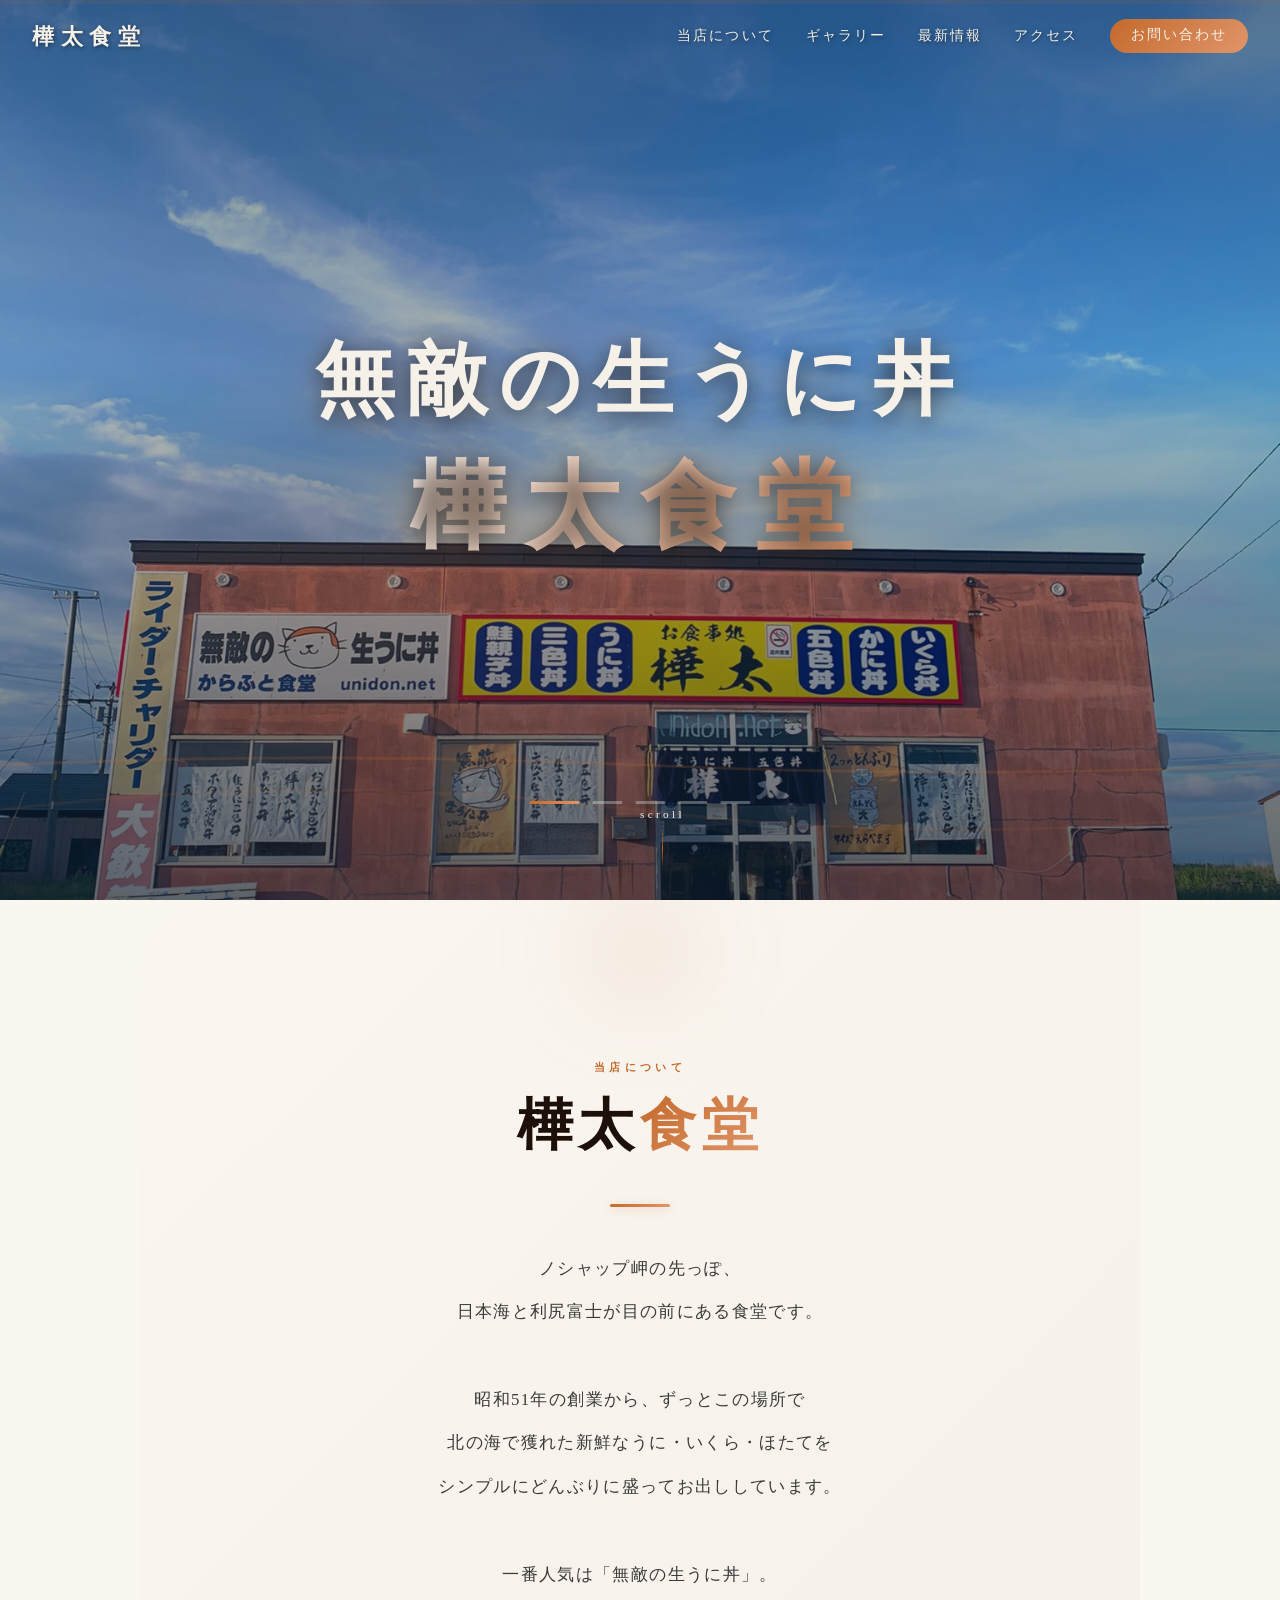
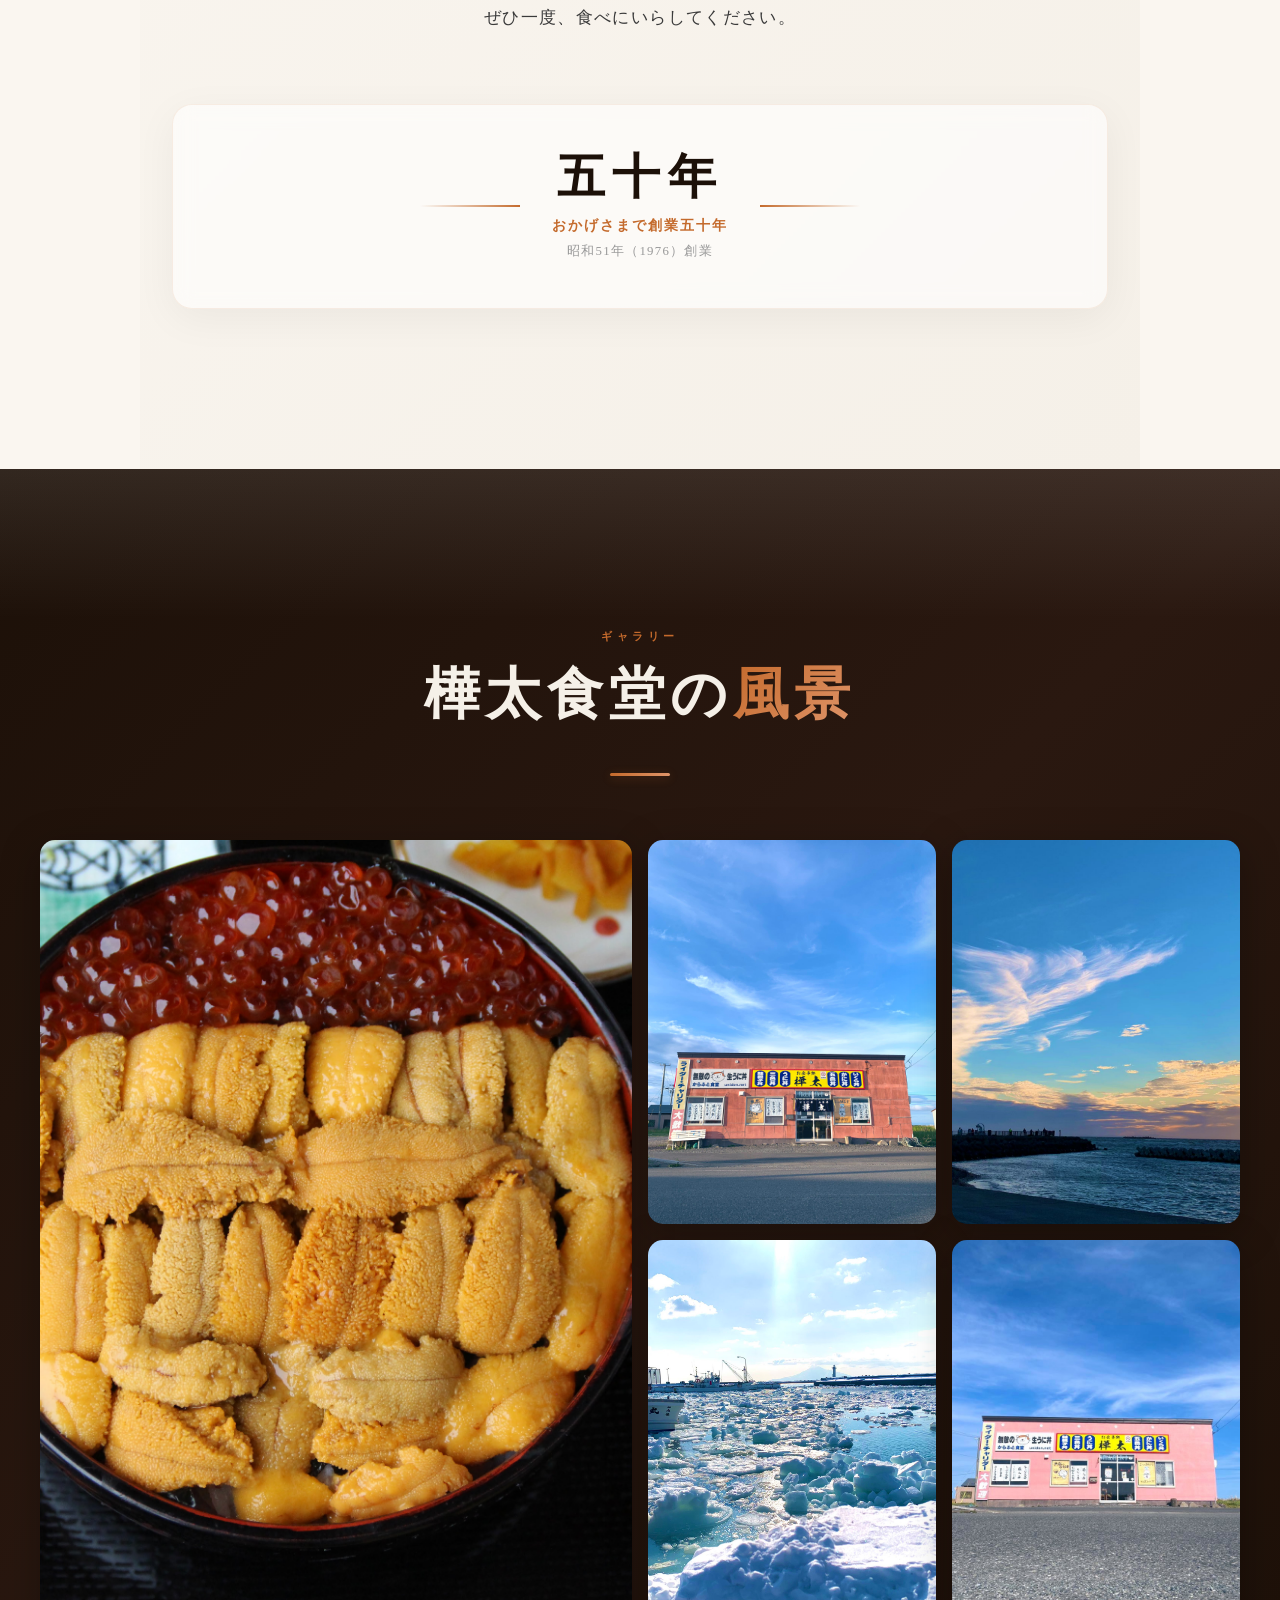
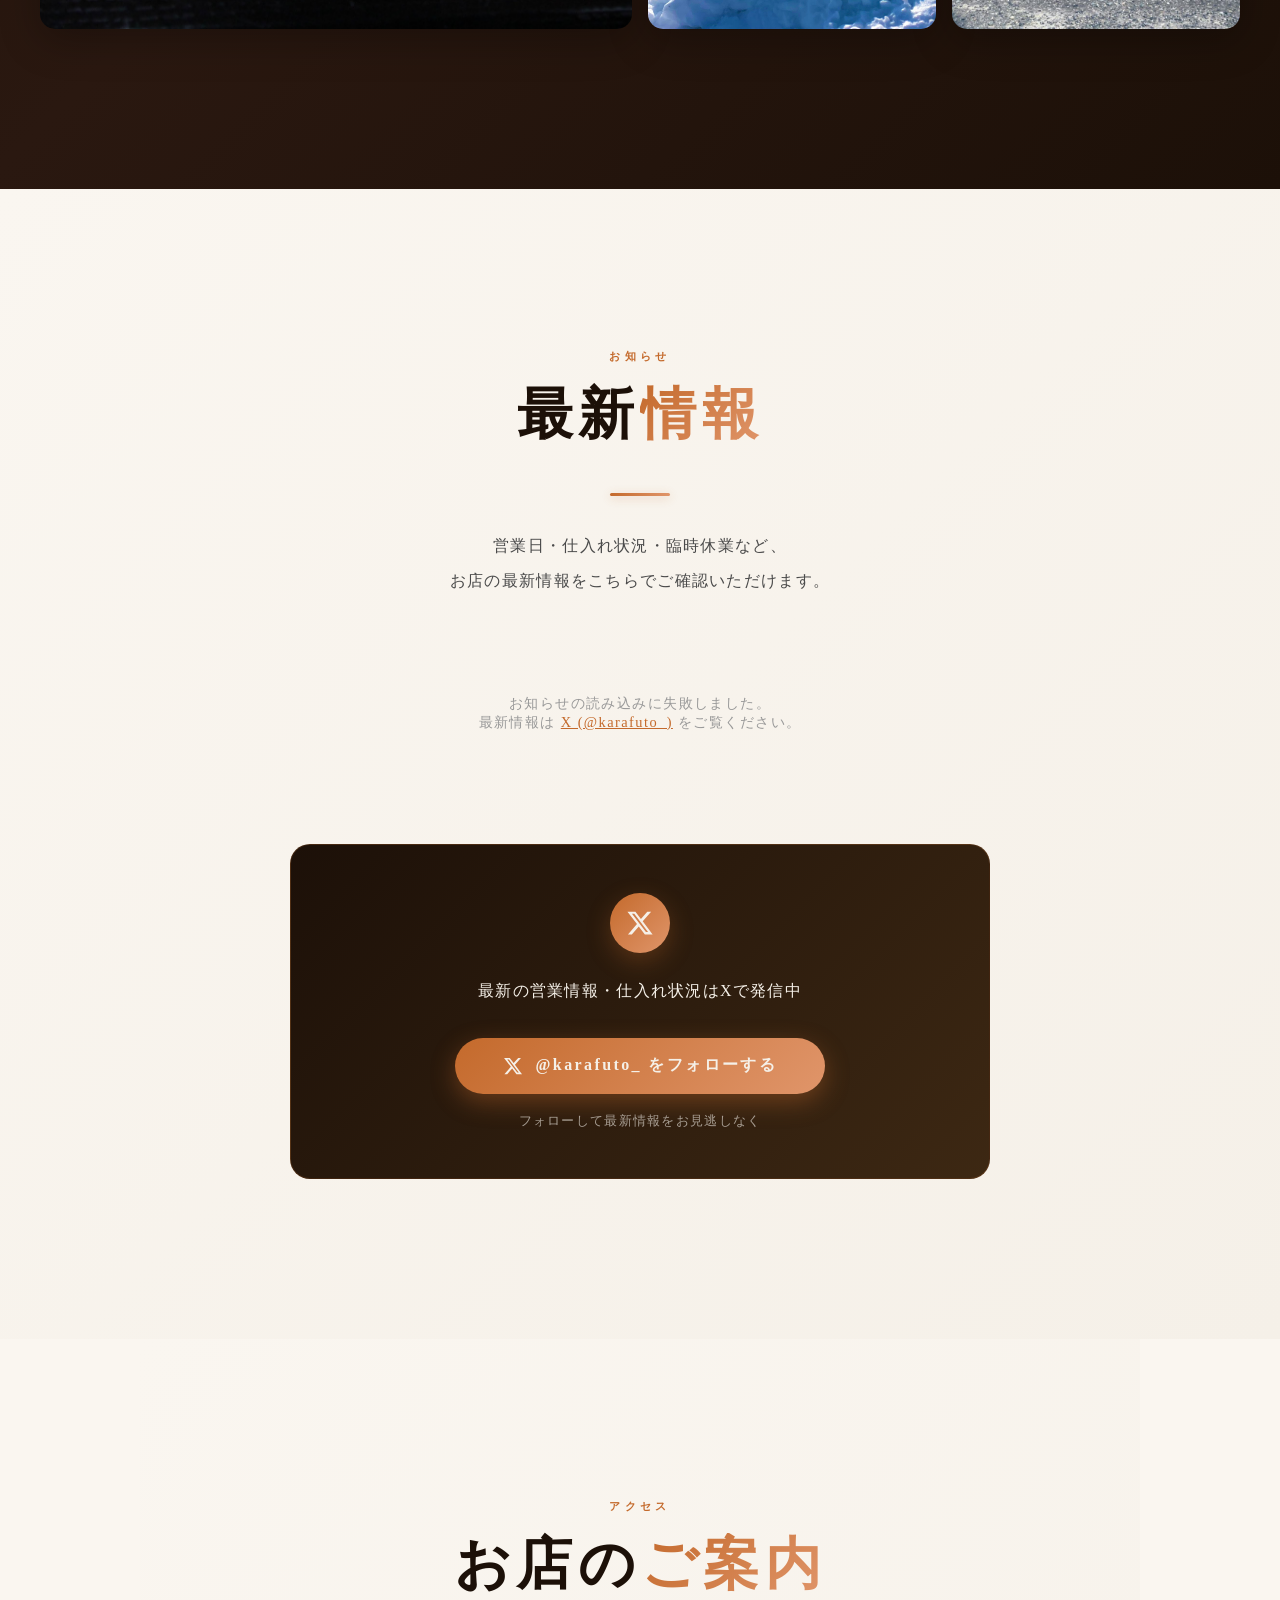
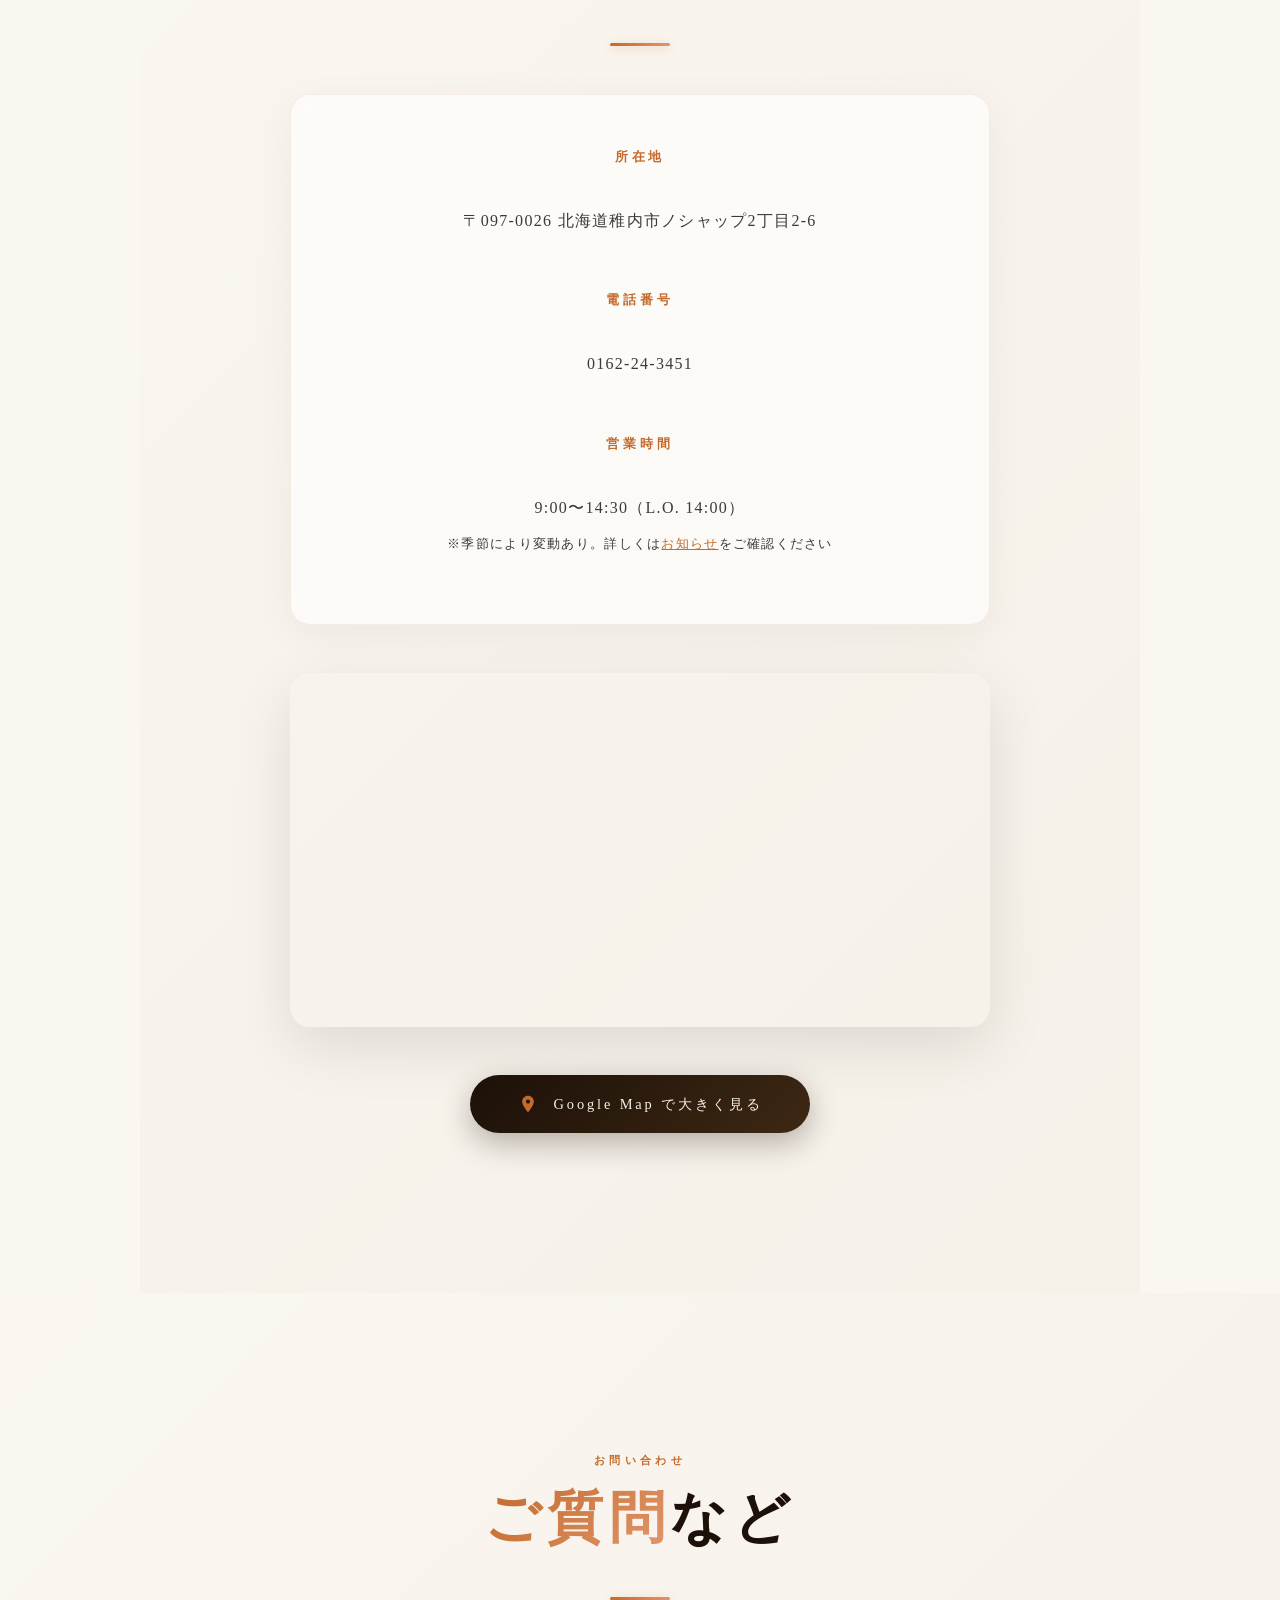
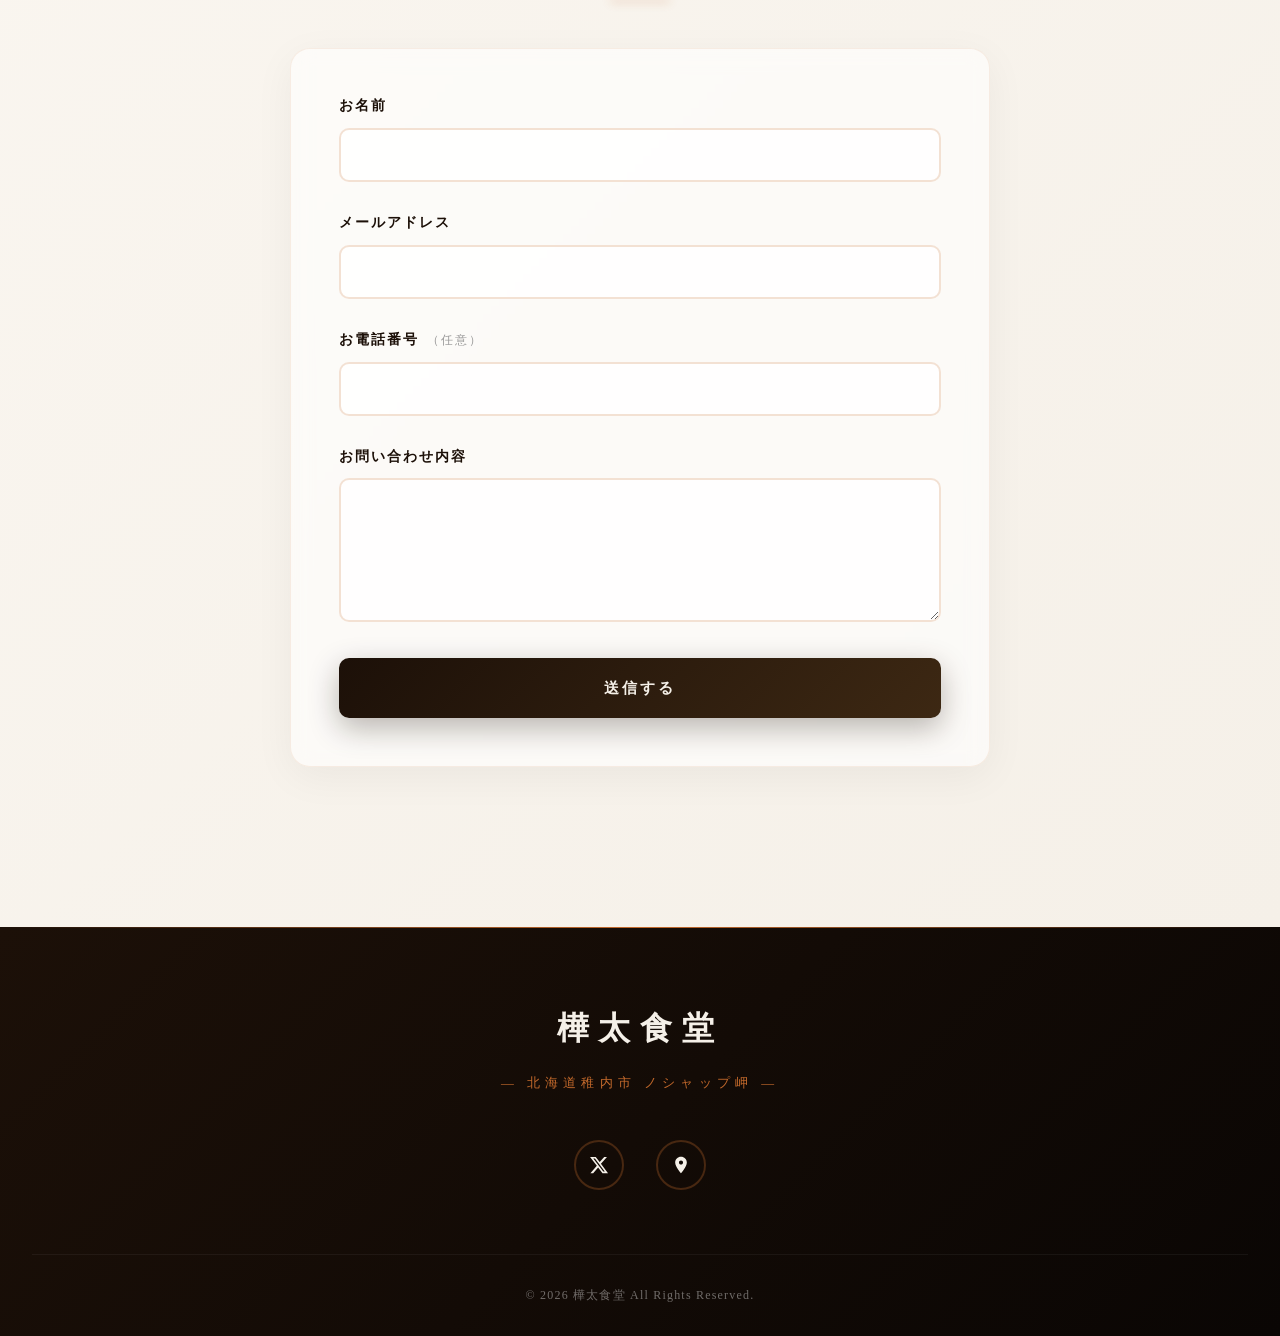
==== commit c5be1c69: "SNS背景色の明暗リズム修正、About文言の改善、ナビCTA化、スパム対策強化 - ギャラリー(暗)→お知らせ(暗)の連続を解消、お知らせセクションを明るい背景に - About文言をより自然な口調" ====
--- a/index.html
+++ b/index.html
@@ -154,6 +154,23 @@
       transform: translateY(-2px);
     }
 
+    nav a.nav-cta {
+      background: linear-gradient(135deg, var(--color-gold) 0%, var(--color-gold-light) 100%);
+      padding: 0.45rem 1.3rem;
+      border-radius: 25px;
+      text-shadow: none;
+    }
+
+    nav a.nav-cta::after {
+      display: none;
+    }
+
+    nav a.nav-cta:hover {
+      color: var(--color-white);
+      transform: translateY(-2px) scale(1.05);
+      box-shadow: 0 5px 15px rgba(196, 106, 44, 0.4);
+    }
+
     /* ── Hamburger Menu ── */
     .hamburger {
       display: none;
@@ -222,6 +239,12 @@
         letter-spacing: 0.2em;
         text-shadow: none;
       }
+
+      nav a.nav-cta {
+        background: linear-gradient(135deg, var(--color-gold) 0%, var(--color-gold-light) 100%);
+        padding: 0.6rem 2rem;
+        border-radius: 25px;
+      }
     }
 
     .nav-overlay {
@@ -525,31 +548,26 @@
     }
 
     .anniversary-number {
-      font-size: 5rem;
+      font-size: 3rem;
       font-weight: 900;
-      background: linear-gradient(135deg, var(--color-gold) 0%, var(--color-gold-light) 100%);
-      -webkit-background-clip: text;
-      -webkit-text-fill-color: transparent;
-      background-clip: text;
+      color: var(--color-deep);
       line-height: 1;
-      letter-spacing: -0.02em;
-      text-shadow: 0 4px 20px rgba(196, 106, 44, 0.2);
+      letter-spacing: 0.15em;
     }
 
     .anniversary-label {
-      font-size: 0.7rem;
-      letter-spacing: 0.35em;
+      font-size: 0.85rem;
+      letter-spacing: 0.15em;
       color: var(--color-gold);
+      margin-top: 1rem;
+      font-weight: 700;
+    }
+
+    .anniversary-year-end {
+      font-size: 0.8rem;
+      letter-spacing: 0.1em;
+      color: #999;
       margin-top: 0.5rem;
-      font-weight: 700;
-    }
-
-    .anniversary-year-start,
-    .anniversary-year-end {
-      font-size: 0.9rem;
-      letter-spacing: 0.2em;
-      color: #999;
-      font-weight: 700;
     }
 
     /* ── Gallery with Advanced Grid ── */
@@ -670,22 +688,12 @@
       }
     }
 
-    /* ── SNS Section with Glassmorphism ── */
+    /* ── SNS Section ── */
     .sns {
-      background: linear-gradient(135deg, #1c1008 0%, #2a1810 100%);
-      color: var(--color-white);
+      background: linear-gradient(135deg, #faf6f0 0%, #f5f0e8 100%);
+      color: var(--color-deep);
       padding: 10rem 2rem;
       position: relative;
-    }
-
-    .sns::before {
-      content: '';
-      position: absolute;
-      bottom: 0;
-      left: 0;
-      right: 0;
-      height: 150px;
-      background: linear-gradient(to top, rgba(250, 246, 240, 0.05) 0%, transparent 100%);
     }
 
     .sns-inner {
@@ -694,10 +702,6 @@
       text-align: center;
     }
 
-    .sns .section-title {
-      color: var(--color-white);
-    }
-
     .sns .gold-line {
       margin: 0 auto 2rem;
     }
@@ -705,7 +709,7 @@
     .sns-text {
       font-size: 1rem;
       line-height: 2.2;
-      color: rgba(245, 242, 235, 0.8);
+      color: #4a4a4a;
       letter-spacing: 0.08em;
       margin-bottom: 3rem;
     }
@@ -750,21 +754,21 @@
     }
 
     .news-card {
-      background: rgba(250, 246, 240, 0.95);
-      backdrop-filter: blur(20px);
+      background: rgba(255, 255, 255, 0.8);
+      backdrop-filter: blur(10px);
       border-radius: 16px;
       overflow: hidden;
-      border: 1px solid rgba(196, 106, 44, 0.2);
+      border: 1px solid rgba(196, 106, 44, 0.15);
       border-left: 4px solid var(--color-gold);
       transition: all 0.3s cubic-bezier(0.4, 0, 0.2, 1);
-      box-shadow: 0 8px 30px rgba(0, 0, 0, 0.2);
+      box-shadow: 0 4px 20px rgba(0, 0, 0, 0.06);
     }
 
     .news-card:hover {
       transform: translateY(-4px);
-      border-color: rgba(196, 106, 44, 0.4);
+      border-color: rgba(196, 106, 44, 0.3);
       border-left-color: var(--color-gold-light);
-      box-shadow: 0 15px 50px rgba(196, 106, 44, 0.25);
+      box-shadow: 0 10px 40px rgba(196, 106, 44, 0.15);
     }
 
     .news-card-images {
@@ -851,7 +855,7 @@
     .news-empty {
       text-align: center;
       padding: 3rem 1rem;
-      color: rgba(245, 242, 235, 0.5);
+      color: #999;
       font-size: 0.9rem;
       letter-spacing: 0.1em;
     }
@@ -863,10 +867,9 @@
     }
 
     .x-follow-card-inner {
-      background: linear-gradient(135deg, rgba(255, 255, 255, 0.1) 0%, rgba(196, 106, 44, 0.08) 100%);
-      backdrop-filter: blur(20px);
+      background: linear-gradient(135deg, var(--color-deep) 0%, var(--color-navy) 100%);
       border-radius: 20px;
-      border: 1px solid rgba(196, 106, 44, 0.25);
+      border: 1px solid rgba(196, 106, 44, 0.2);
       padding: 3rem 2rem;
       text-align: center;
       transition: all 0.3s;
@@ -874,7 +877,7 @@
 
     .x-follow-card-inner:hover {
       border-color: rgba(196, 106, 44, 0.4);
-      box-shadow: 0 10px 40px rgba(196, 106, 44, 0.15);
+      box-shadow: 0 10px 40px rgba(28, 16, 8, 0.3);
     }
 
     .x-follow-icon {
@@ -932,7 +935,7 @@
     }
 
     .x-follow-sub {
-      color: rgba(245, 242, 235, 0.5);
+      color: rgba(245, 242, 235, 0.6);
       font-size: 0.8rem;
       letter-spacing: 0.1em;
       margin-top: 1.2rem;
@@ -1380,7 +1383,7 @@
       <a href="#gallery">ギャラリー</a>
       <a href="#sns">最新情報</a>
       <a href="#access">アクセス</a>
-      <a href="#contact">お問い合わせ</a>
+      <a href="#contact" class="nav-cta">お問い合わせ</a>
     </nav>
   </header>
 
@@ -1456,19 +1459,20 @@
       <h2 class="section-title">樺太<span class="accent">食堂</span></h2>
       <div class="gold-line"></div>
       <p class="about-text">
-        北海道最北の地、稚内市ノシャップ岬。<br>
-        目の前に広がる日本海と利尻富士を望むこの場所で、<br>
-        私たち樺太食堂は新鮮な海の幸をお届けしています。<br><br>
-        名物「無敵の生うに丼」をはじめ、<br>
-        北の海が育んだ最高の食材を、心を込めてご提供いたします。
+        ノシャップ岬の先っぽ、<br>
+        日本海と利尻富士が目の前にある食堂です。<br><br>
+        昭和51年の創業から、ずっとこの場所で<br>
+        北の海で獲れた新鮮なうに・いくら・ほたてを<br>
+        シンプルにどんぶりに盛ってお出ししています。<br><br>
+        一番人気は「無敵の生うに丼」。<br>
+        ぜひ一度、食べにいらしてください。
       </p>
       <div class="anniversary">
         <div class="anniversary-line"></div>
         <div class="anniversary-center">
-          <span class="anniversary-year-start">1976</span>
-          <div class="anniversary-number">50</div>
-          <span class="anniversary-label">YEARS ANNIVERSARY</span>
-          <span class="anniversary-year-end">2026</span>
+          <div class="anniversary-number">五十年</div>
+          <span class="anniversary-label">おかげさまで創業五十年</span>
+          <span class="anniversary-year-end">昭和51年（1976）創業</span>
         </div>
         <div class="anniversary-line"></div>
       </div>
@@ -1584,7 +1588,14 @@
       <form id="contact-form" class="contact-form"
             action="https://docs.google.com/forms/d/e/1FAIpQLScVvrHe8YlZ_rTAiFJRAgmxhtF56sxjmJWjbv-YRkPAZsVeLQ/formResponse"
             method="POST" target="hidden-iframe">
+        <!-- ハニーポット（ボット誘引用の隠しフィールド） -->
         <input type="text" name="_honey" style="display:none" tabindex="-1" autocomplete="off">
+        <div style="position:absolute;left:-9999px;top:-9999px;" aria-hidden="true">
+          <input type="text" name="_website" tabindex="-1" autocomplete="off">
+          <input type="email" name="_contact" tabindex="-1" autocomplete="off">
+        </div>
+        <!-- JS検証用（ボットはJSを実行しないことが多い） -->
+        <input type="hidden" name="_token" id="form-token" value="">
         <div class="form-group">
           <label for="name">お名前</label>
           <input type="text" id="name" name="entry.2050710173" required>
@@ -1601,19 +1612,74 @@
           <label for="message">お問い合わせ内容</label>
           <textarea id="message" name="entry.1523612294" rows="6" required></textarea>
         </div>
-        <button type="submit" class="form-submit"><span>送信する</span></button>
+        <button type="submit" class="form-submit" id="form-submit-btn" disabled><span>送信する</span></button>
       </form>
       <script>
-        document.getElementById('contact-form').addEventListener('submit', function(e) {
-          var honey = this.querySelector('[name="_honey"]');
-          if (honey && honey.value) { e.preventDefault(); return; }
-          var btn = this.querySelector('.form-submit');
-          btn.disabled = true;
-          btn.querySelector('span').textContent = '送信中...';
+        (function() {
+          var form = document.getElementById('contact-form');
+          var submitBtn = document.getElementById('form-submit-btn');
+          var tokenField = document.getElementById('form-token');
+          var loadTime = Date.now();
+
+          // JS実行証明トークンを生成（ボットはJSを実行しないことが多い）
+          var token = 'k' + Math.random().toString(36).slice(2) + Date.now().toString(36);
+          tokenField.value = token;
+
+          // 3秒後に送信ボタンを有効化（即時送信ボットを排除）
           setTimeout(function() {
-            window.location.href = 'thank-you.html';
-          }, 1000);
-        });
+            submitBtn.disabled = false;
+          }, 3000);
+
+          form.addEventListener('submit', function(e) {
+            // ハニーポットチェック（複数フィールド）
+            var honey1 = form.querySelector('[name="_honey"]');
+            var honey2 = form.querySelector('[name="_website"]');
+            var honey3 = form.querySelector('[name="_contact"]');
+            if ((honey1 && honey1.value) || (honey2 && honey2.value) || (honey3 && honey3.value)) {
+              e.preventDefault();
+              return;
+            }
+
+            // JSトークンチェック
+            if (!tokenField.value || tokenField.value.charAt(0) !== 'k') {
+              e.preventDefault();
+              return;
+            }
+
+            // 時間チェック（3秒未満の送信をブロック）
+            if (Date.now() - loadTime < 3000) {
+              e.preventDefault();
+              alert('少々お待ちください。もう一度送信してください。');
+              return;
+            }
+
+            // レート制限（1時間に3回まで）
+            var rateKey = 'contact_submissions';
+            var now = Date.now();
+            var submissions = [];
+            try {
+              submissions = JSON.parse(localStorage.getItem(rateKey) || '[]');
+              // 1時間以上前の記録を削除
+              submissions = submissions.filter(function(t) { return now - t < 3600000; });
+            } catch(err) { submissions = []; }
+
+            if (submissions.length >= 3) {
+              e.preventDefault();
+              alert('送信回数の上限に達しました。しばらく時間をおいてから再度お試しください。');
+              return;
+            }
+
+            submissions.push(now);
+            try { localStorage.setItem(rateKey, JSON.stringify(submissions)); } catch(err) {}
+
+            // 送信処理
+            submitBtn.disabled = true;
+            submitBtn.querySelector('span').textContent = '送信中...';
+            setTimeout(function() {
+              window.location.href = 'thank-you.html';
+            }, 1000);
+          });
+        })();
       </script>
     </div>
   </section>
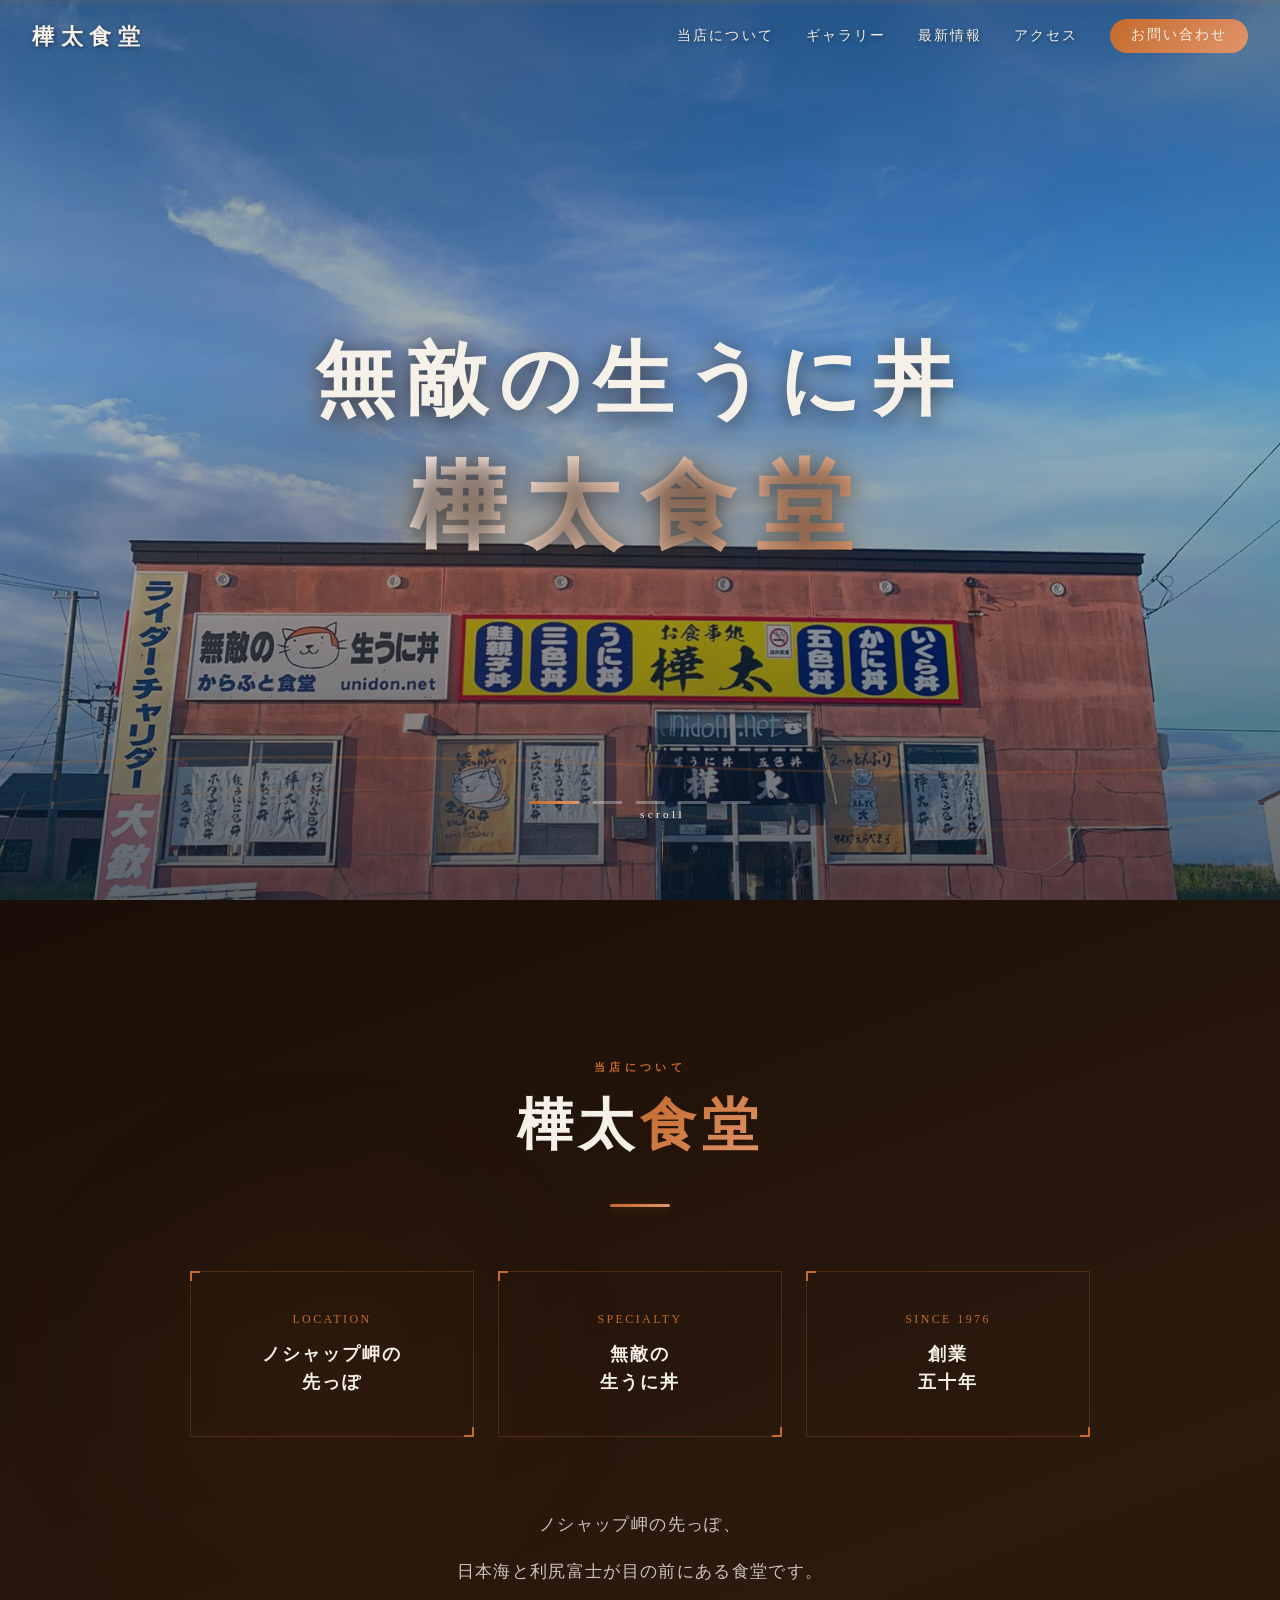
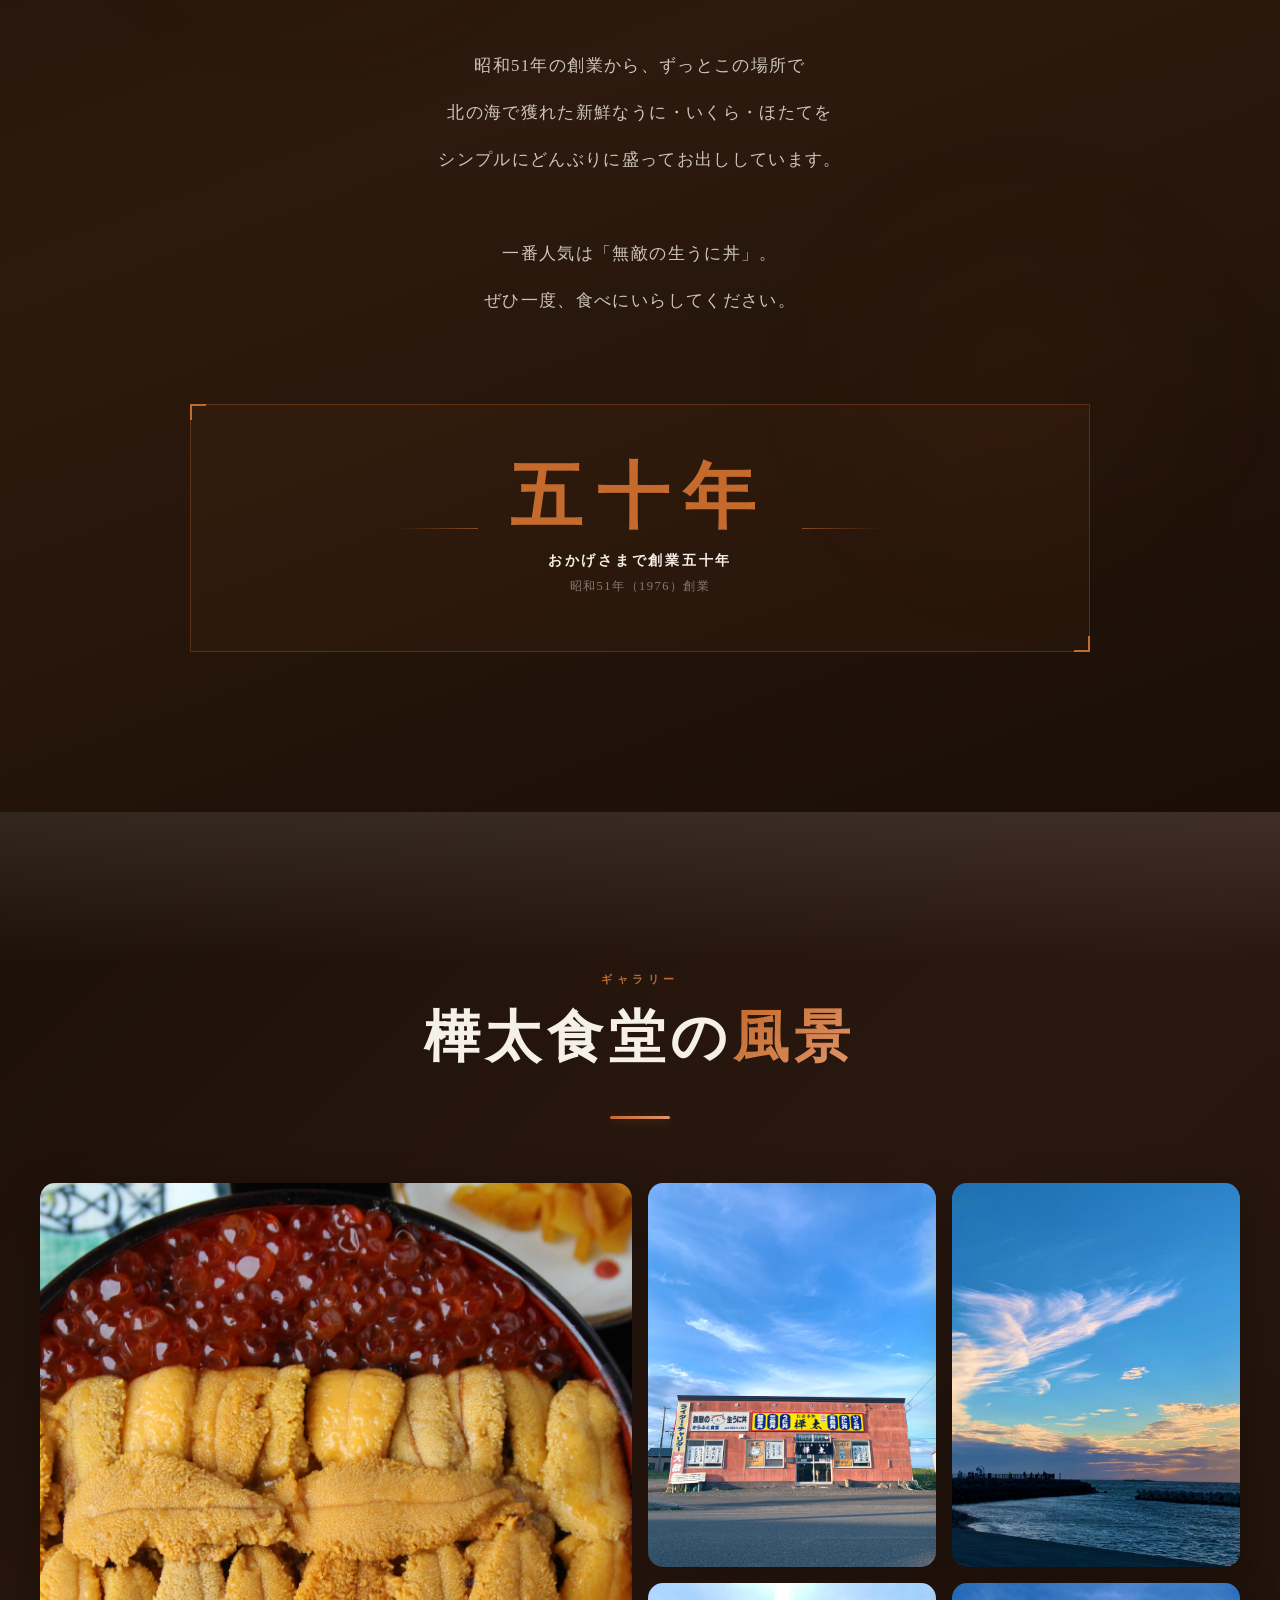
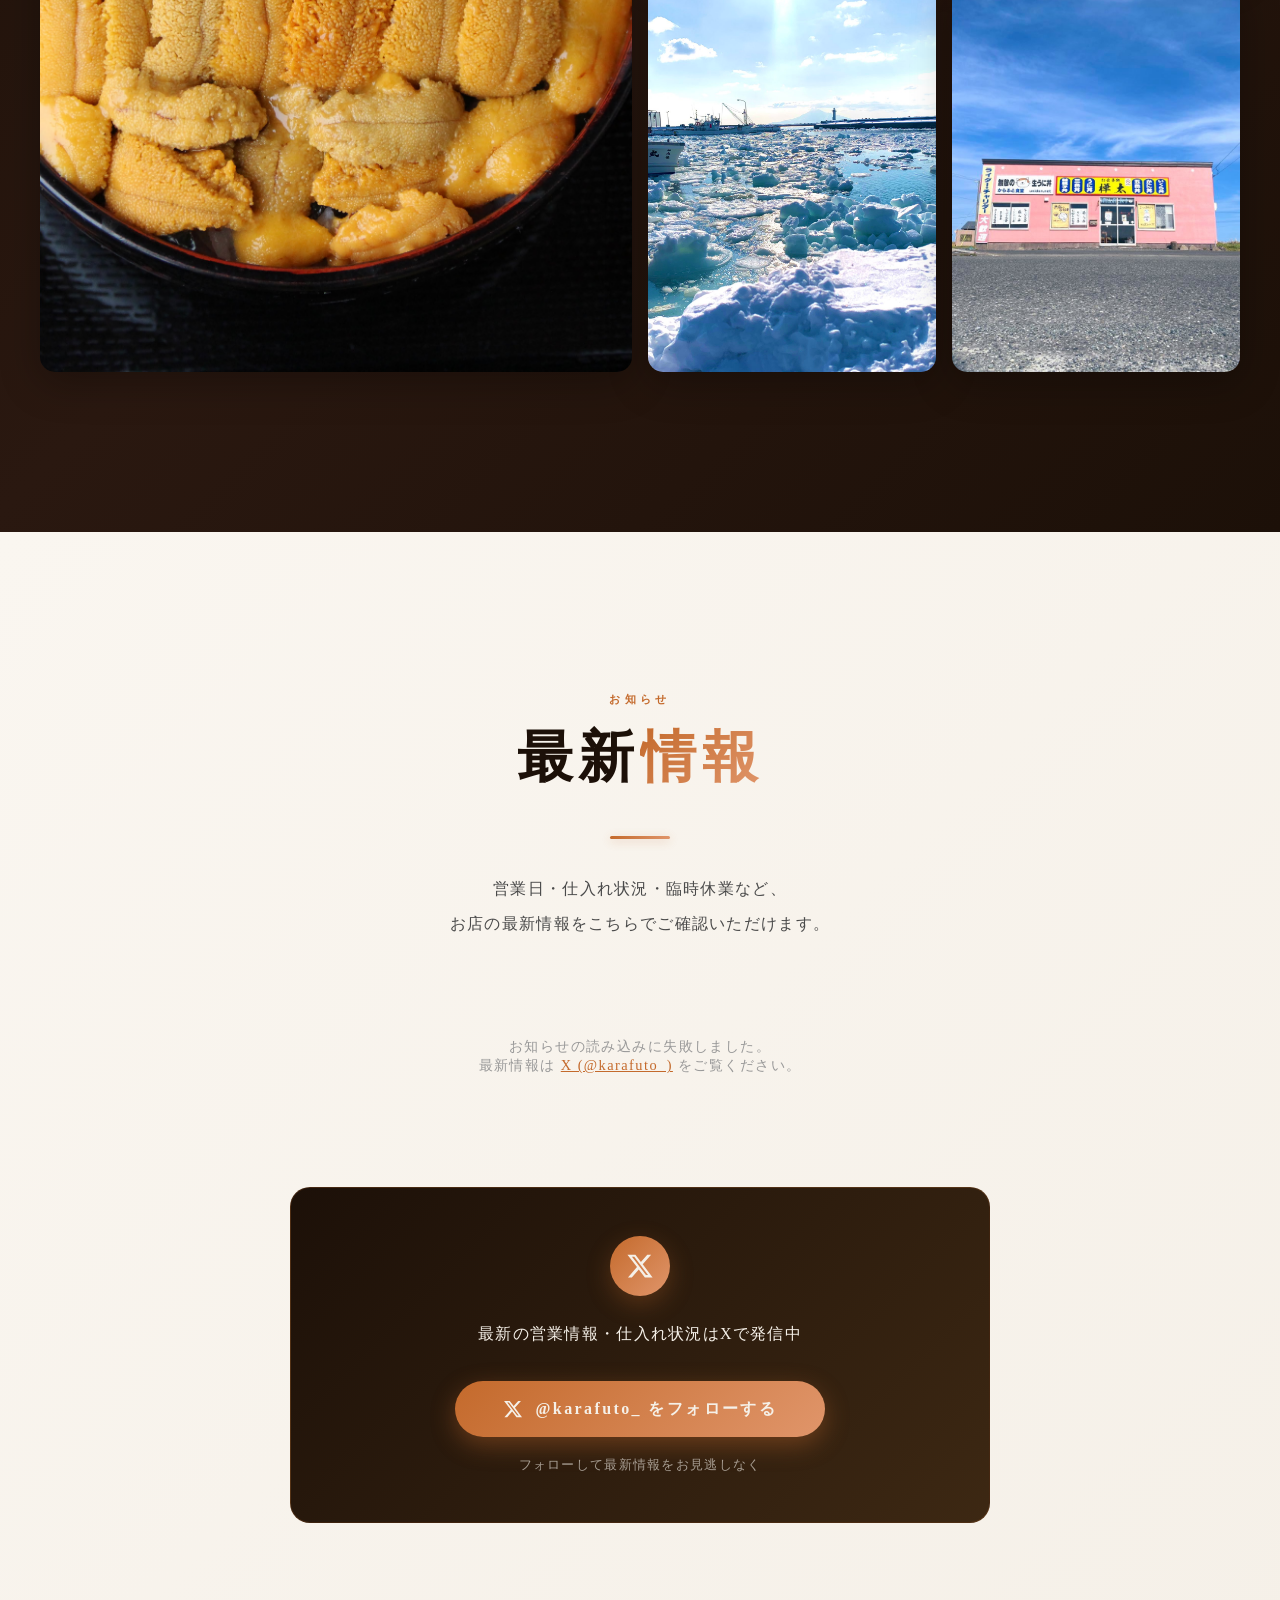
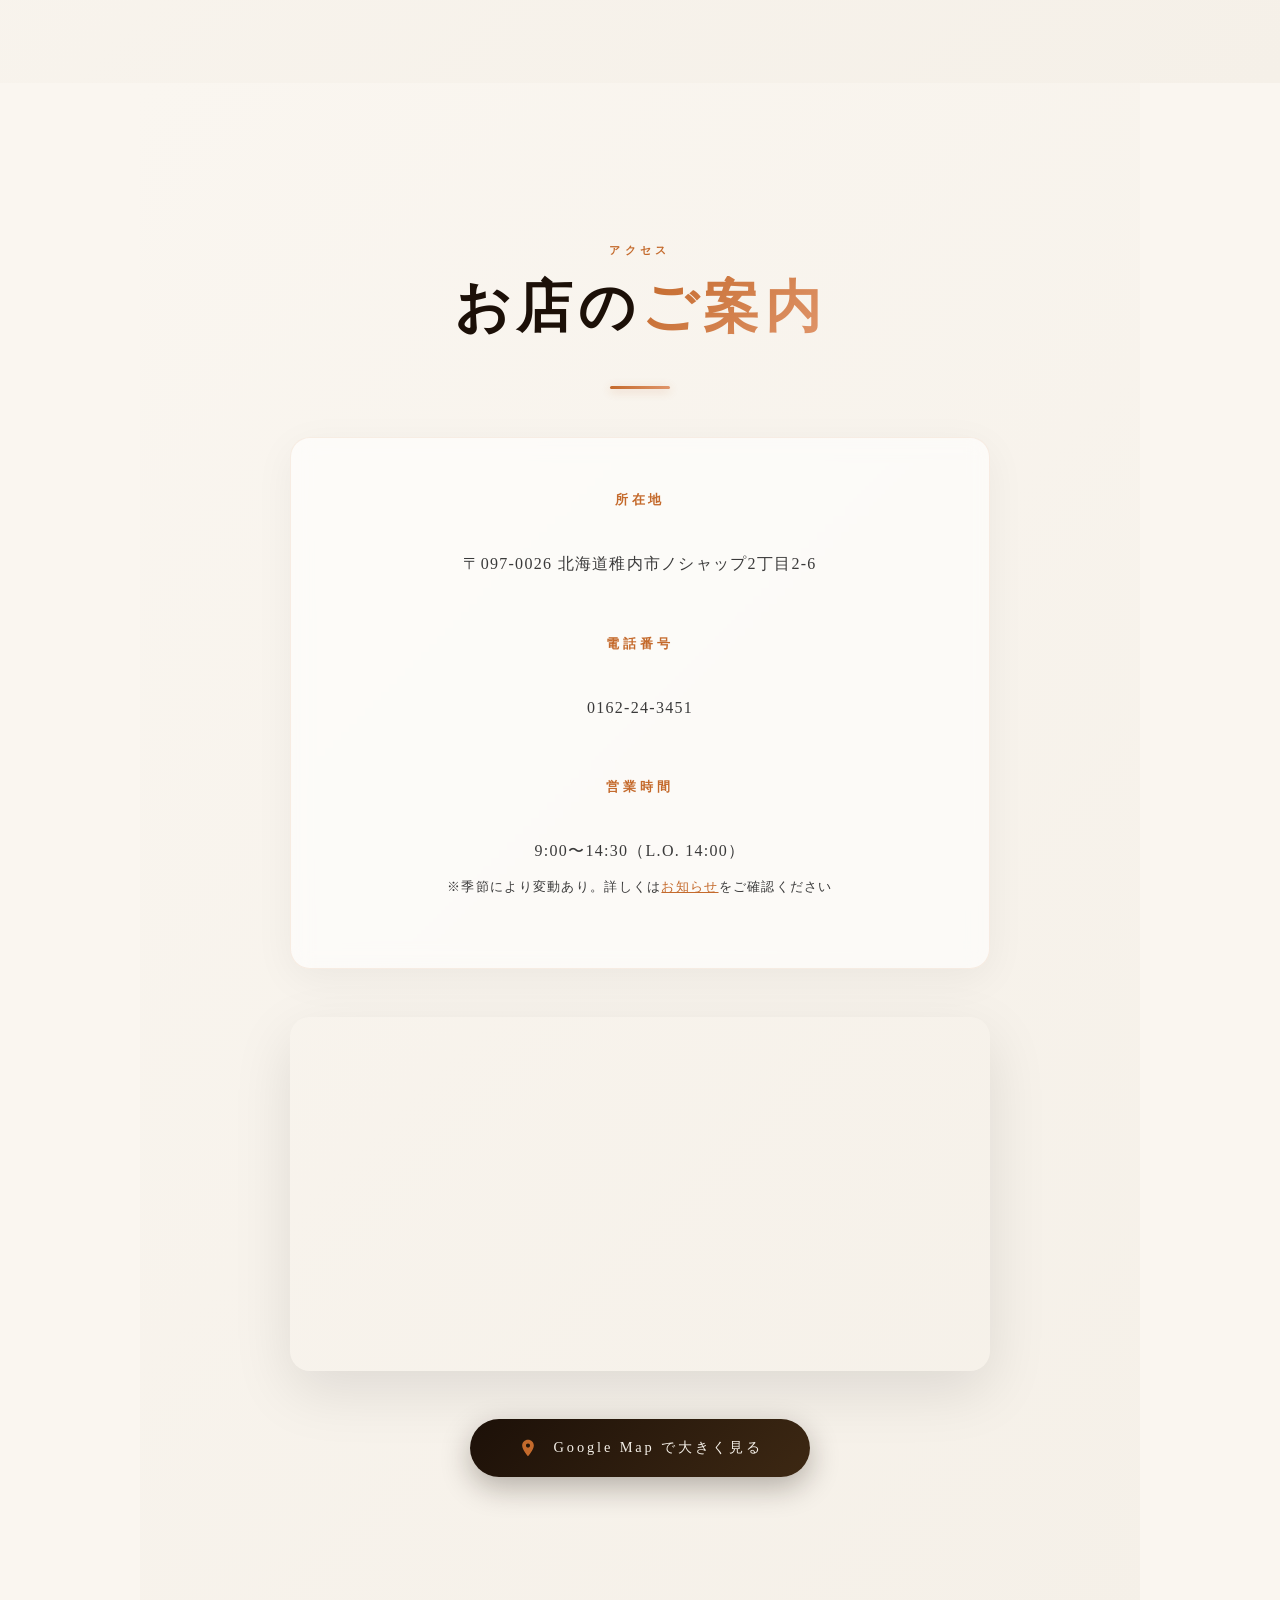
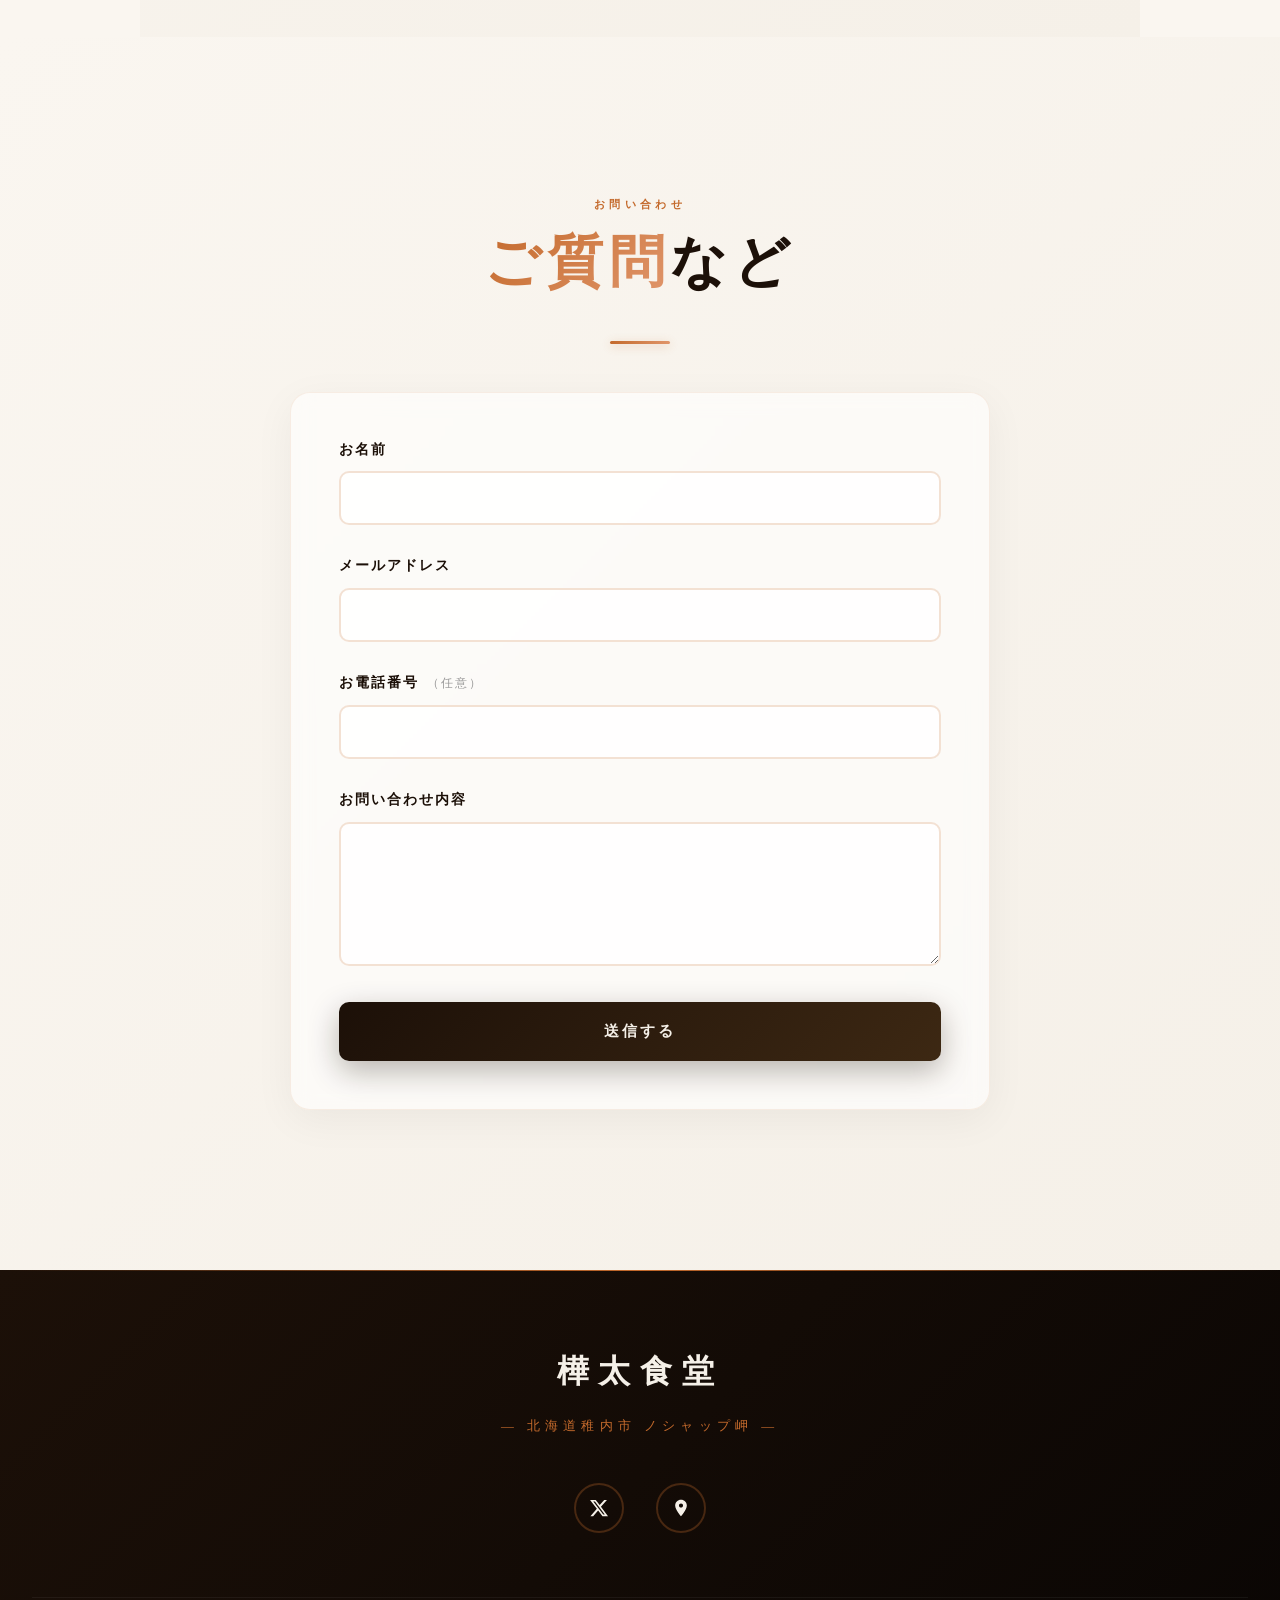
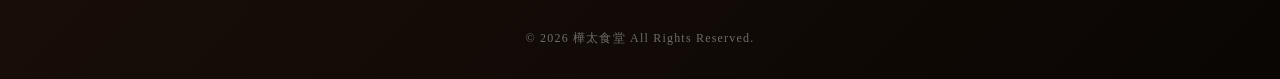
==== commit bafa3d7d: "当店についてセクションをリデザイン - 背景を暗いブラウン系に変更し高級感を演出 - 3つのフィーチャーカード（ロケーション・名物・創業年）を追加 - 周年記念バッジをゴールドカラーで強調、コーナー装" ====
--- a/index.html
+++ b/index.html
@@ -481,39 +481,128 @@
 
     /* ── About Section with Glassmorphism ── */
     .about {
-      background:
-        linear-gradient(135deg, #faf6f0 0%, #f5f0e8 100%);
-      max-width: 1000px;
-      margin: 0 auto;
-      text-align: center;
+      background: linear-gradient(160deg, #1a0e06 0%, #2d1a0e 50%, #1a0e06 100%);
       padding: 10rem 2rem;
       position: relative;
+      overflow: hidden;
     }
 
     .about::before {
       content: '';
       position: absolute;
-      top: -50px;
-      left: 50%;
-      transform: translateX(-50%);
-      width: 200px;
-      height: 200px;
-      background: radial-gradient(circle, rgba(196, 106, 44, 0.1) 0%, transparent 70%);
+      top: 15%;
+      left: 5%;
+      width: 500px;
+      height: 500px;
+      background: radial-gradient(circle, rgba(196, 106, 44, 0.07) 0%, transparent 70%);
       border-radius: 50%;
-      filter: blur(40px);
+      filter: blur(80px);
+      pointer-events: none;
+    }
+
+    .about::after {
+      content: '';
+      position: absolute;
+      bottom: 15%;
+      right: 5%;
+      width: 400px;
+      height: 400px;
+      background: radial-gradient(circle, rgba(196, 106, 44, 0.05) 0%, transparent 70%);
+      border-radius: 50%;
+      filter: blur(80px);
+      pointer-events: none;
+    }
+
+    .about-inner {
+      max-width: 900px;
+      margin: 0 auto;
+      text-align: center;
+      position: relative;
+      z-index: 1;
+    }
+
+    .about .section-label {
+      color: var(--color-gold);
+    }
+
+    .about .section-title {
+      color: var(--color-white);
     }
 
     .about .gold-line {
-      margin: 0 auto 2.5rem;
+      margin: 0 auto 3rem;
     }
 
     .about-text {
       font-size: 1.05rem;
-      line-height: 2.6;
-      color: #3a3a3a;
+      line-height: 2.8;
+      color: rgba(245, 240, 232, 0.8);
       letter-spacing: 0.08em;
-      max-width: 700px;
+      max-width: 600px;
       margin: 0 auto;
+    }
+
+    .about-features {
+      display: grid;
+      grid-template-columns: repeat(3, 1fr);
+      gap: 1.5rem;
+      margin: 4rem 0;
+    }
+
+    .about-feature {
+      padding: 2.5rem 1.5rem;
+      border: 1px solid rgba(196, 106, 44, 0.25);
+      position: relative;
+      transition: background 0.3s, border-color 0.3s;
+    }
+
+    .about-feature::before,
+    .about-feature::after {
+      content: '';
+      position: absolute;
+      width: 10px;
+      height: 10px;
+      border-color: var(--color-gold);
+      border-style: solid;
+    }
+
+    .about-feature::before {
+      top: -1px;
+      left: -1px;
+      border-width: 2px 0 0 2px;
+    }
+
+    .about-feature::after {
+      bottom: -1px;
+      right: -1px;
+      border-width: 0 2px 2px 0;
+    }
+
+    .about-feature:hover {
+      background: rgba(196, 106, 44, 0.07);
+      border-color: rgba(196, 106, 44, 0.5);
+    }
+
+    .about-feature-label {
+      font-size: 0.75rem;
+      letter-spacing: 0.2em;
+      color: var(--color-gold);
+      margin-bottom: 0.8rem;
+    }
+
+    .about-feature-title {
+      font-size: 1.1rem;
+      font-weight: 700;
+      color: var(--color-white);
+      letter-spacing: 0.12em;
+      line-height: 1.6;
+    }
+
+    @media (max-width: 600px) {
+      .about-features {
+        grid-template-columns: 1fr;
+        gap: 1rem;
+      }
     }
 
     .anniversary {
@@ -521,24 +610,44 @@
       align-items: center;
       justify-content: center;
       gap: 2rem;
-      margin-top: 4rem;
-      padding: 3rem;
-      background: rgba(255, 255, 255, 0.6);
-      backdrop-filter: blur(10px);
-      border-radius: 20px;
-      border: 1px solid rgba(196, 106, 44, 0.1);
-      box-shadow: 0 10px 40px rgba(0, 0, 0, 0.05);
+      margin-top: 5rem;
+      padding: 3.5rem 3rem;
+      background: rgba(196, 106, 44, 0.05);
+      border: 1px solid rgba(196, 106, 44, 0.3);
+      position: relative;
+    }
+
+    .anniversary::before,
+    .anniversary::after {
+      content: '';
+      position: absolute;
+      width: 16px;
+      height: 16px;
+      border-color: var(--color-gold);
+      border-style: solid;
+    }
+
+    .anniversary::before {
+      top: -1px;
+      left: -1px;
+      border-width: 2px 0 0 2px;
+    }
+
+    .anniversary::after {
+      bottom: -1px;
+      right: -1px;
+      border-width: 0 2px 2px 0;
     }
 
     .anniversary-line {
       flex: 1;
-      max-width: 100px;
-      height: 2px;
-      background: linear-gradient(to right, transparent, var(--color-gold));
+      max-width: 80px;
+      height: 1px;
+      background: linear-gradient(to right, transparent, rgba(196, 106, 44, 0.6));
     }
 
     .anniversary-line:last-child {
-      background: linear-gradient(to left, transparent, var(--color-gold));
+      background: linear-gradient(to left, transparent, rgba(196, 106, 44, 0.6));
     }
 
     .anniversary-center {
@@ -548,25 +657,25 @@
     }
 
     .anniversary-number {
-      font-size: 3rem;
+      font-size: 4.5rem;
       font-weight: 900;
-      color: var(--color-deep);
+      color: var(--color-gold);
       line-height: 1;
-      letter-spacing: 0.15em;
+      letter-spacing: 0.2em;
     }
 
     .anniversary-label {
       font-size: 0.85rem;
-      letter-spacing: 0.15em;
-      color: var(--color-gold);
-      margin-top: 1rem;
+      letter-spacing: 0.2em;
+      color: var(--color-white);
+      margin-top: 1.2rem;
       font-weight: 700;
     }
 
     .anniversary-year-end {
-      font-size: 0.8rem;
-      letter-spacing: 0.1em;
-      color: #999;
+      font-size: 0.78rem;
+      letter-spacing: 0.12em;
+      color: rgba(245, 240, 232, 0.45);
       margin-top: 0.5rem;
     }
 
@@ -1454,27 +1563,45 @@
 
   <!-- About -->
   <section class="about" id="about">
-    <div class="reveal">
-      <p class="section-label">当店について</p>
-      <h2 class="section-title">樺太<span class="accent">食堂</span></h2>
-      <div class="gold-line"></div>
-      <p class="about-text">
-        ノシャップ岬の先っぽ、<br>
-        日本海と利尻富士が目の前にある食堂です。<br><br>
-        昭和51年の創業から、ずっとこの場所で<br>
-        北の海で獲れた新鮮なうに・いくら・ほたてを<br>
-        シンプルにどんぶりに盛ってお出ししています。<br><br>
-        一番人気は「無敵の生うに丼」。<br>
-        ぜひ一度、食べにいらしてください。
-      </p>
-      <div class="anniversary">
-        <div class="anniversary-line"></div>
-        <div class="anniversary-center">
-          <div class="anniversary-number">五十年</div>
-          <span class="anniversary-label">おかげさまで創業五十年</span>
-          <span class="anniversary-year-end">昭和51年（1976）創業</span>
+    <div class="about-inner">
+      <div class="reveal">
+        <p class="section-label">当店について</p>
+        <h2 class="section-title">樺太<span class="accent">食堂</span></h2>
+        <div class="gold-line"></div>
+      </div>
+      <div class="about-features reveal">
+        <div class="about-feature">
+          <p class="about-feature-label">LOCATION</p>
+          <p class="about-feature-title">ノシャップ岬の<br>先っぽ</p>
         </div>
-        <div class="anniversary-line"></div>
+        <div class="about-feature">
+          <p class="about-feature-label">SPECIALTY</p>
+          <p class="about-feature-title">無敵の<br>生うに丼</p>
+        </div>
+        <div class="about-feature">
+          <p class="about-feature-label">SINCE 1976</p>
+          <p class="about-feature-title">創業<br>五十年</p>
+        </div>
+      </div>
+      <div class="reveal">
+        <p class="about-text">
+          ノシャップ岬の先っぽ、<br>
+          日本海と利尻富士が目の前にある食堂です。<br><br>
+          昭和51年の創業から、ずっとこの場所で<br>
+          北の海で獲れた新鮮なうに・いくら・ほたてを<br>
+          シンプルにどんぶりに盛ってお出ししています。<br><br>
+          一番人気は「無敵の生うに丼」。<br>
+          ぜひ一度、食べにいらしてください。
+        </p>
+        <div class="anniversary">
+          <div class="anniversary-line"></div>
+          <div class="anniversary-center">
+            <div class="anniversary-number">五十年</div>
+            <span class="anniversary-label">おかげさまで創業五十年</span>
+            <span class="anniversary-year-end">昭和51年（1976）創業</span>
+          </div>
+          <div class="anniversary-line"></div>
+        </div>
       </div>
     </div>
   </section>
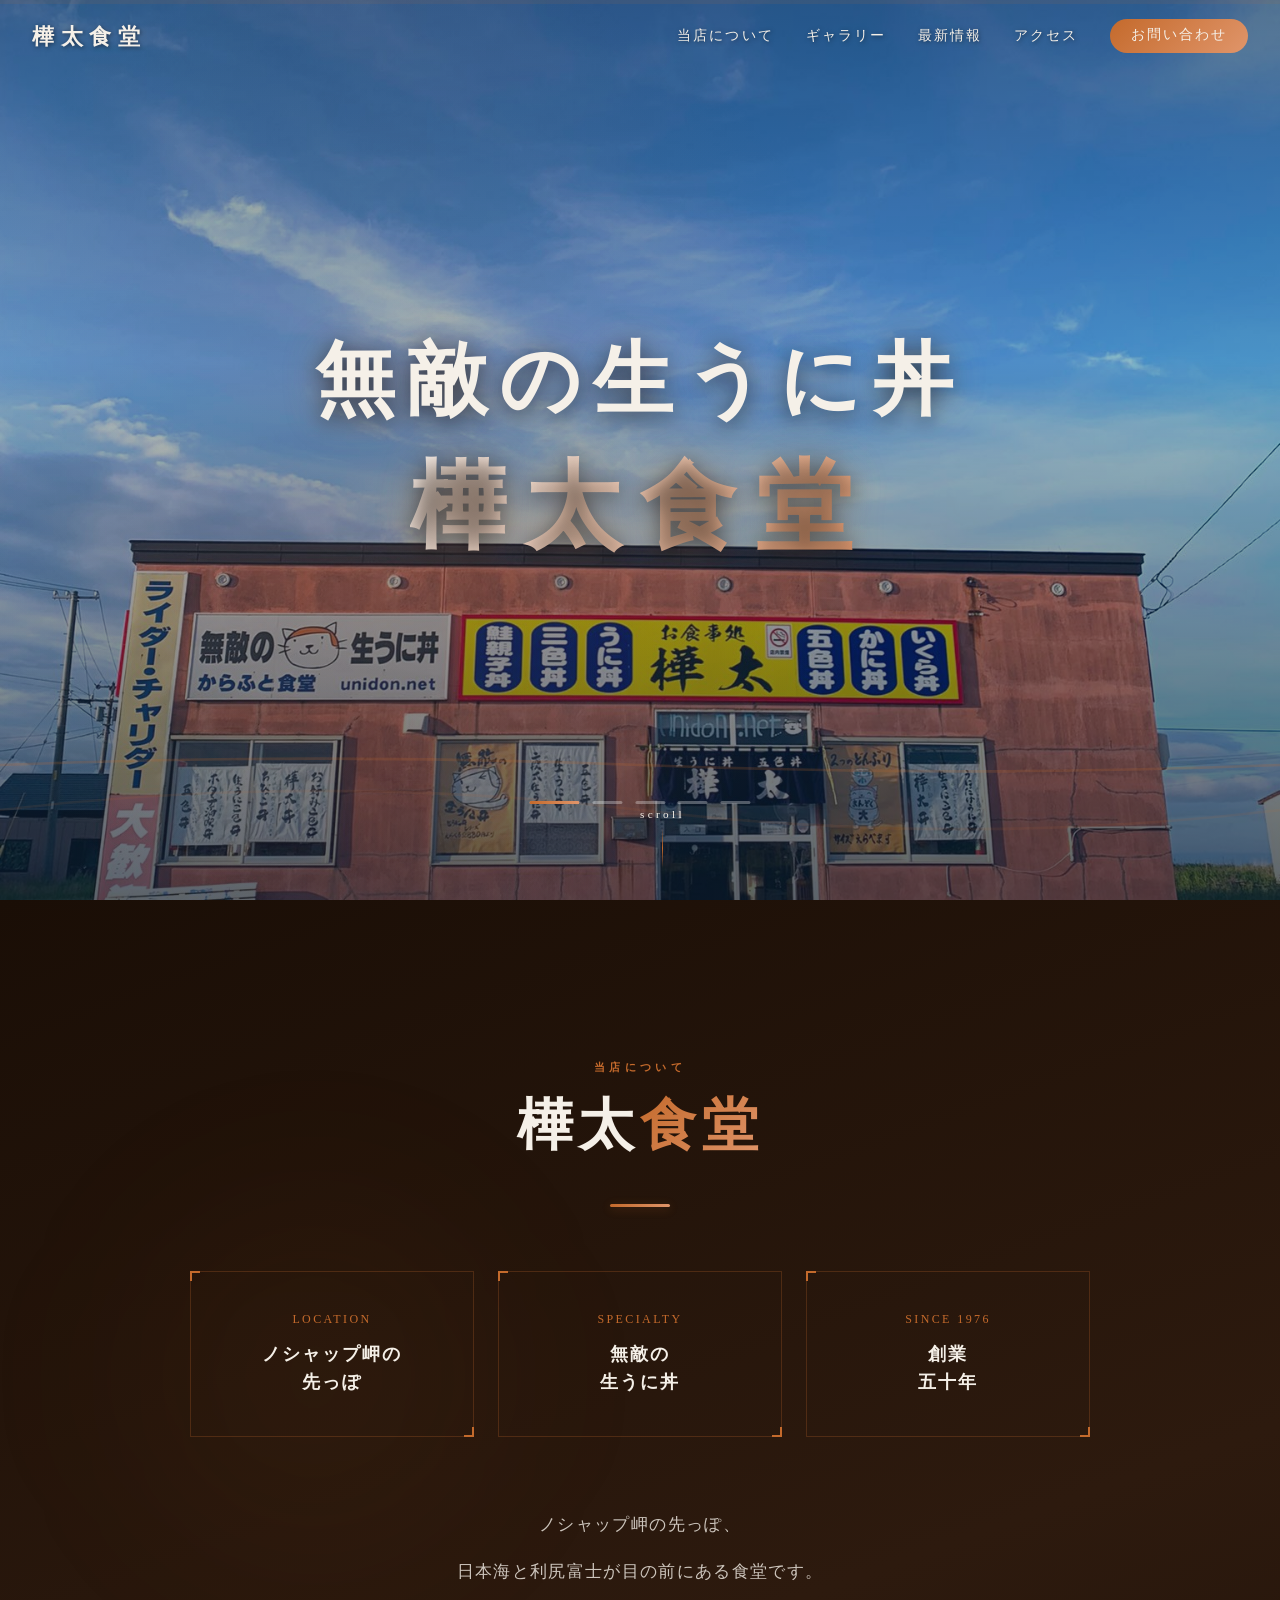
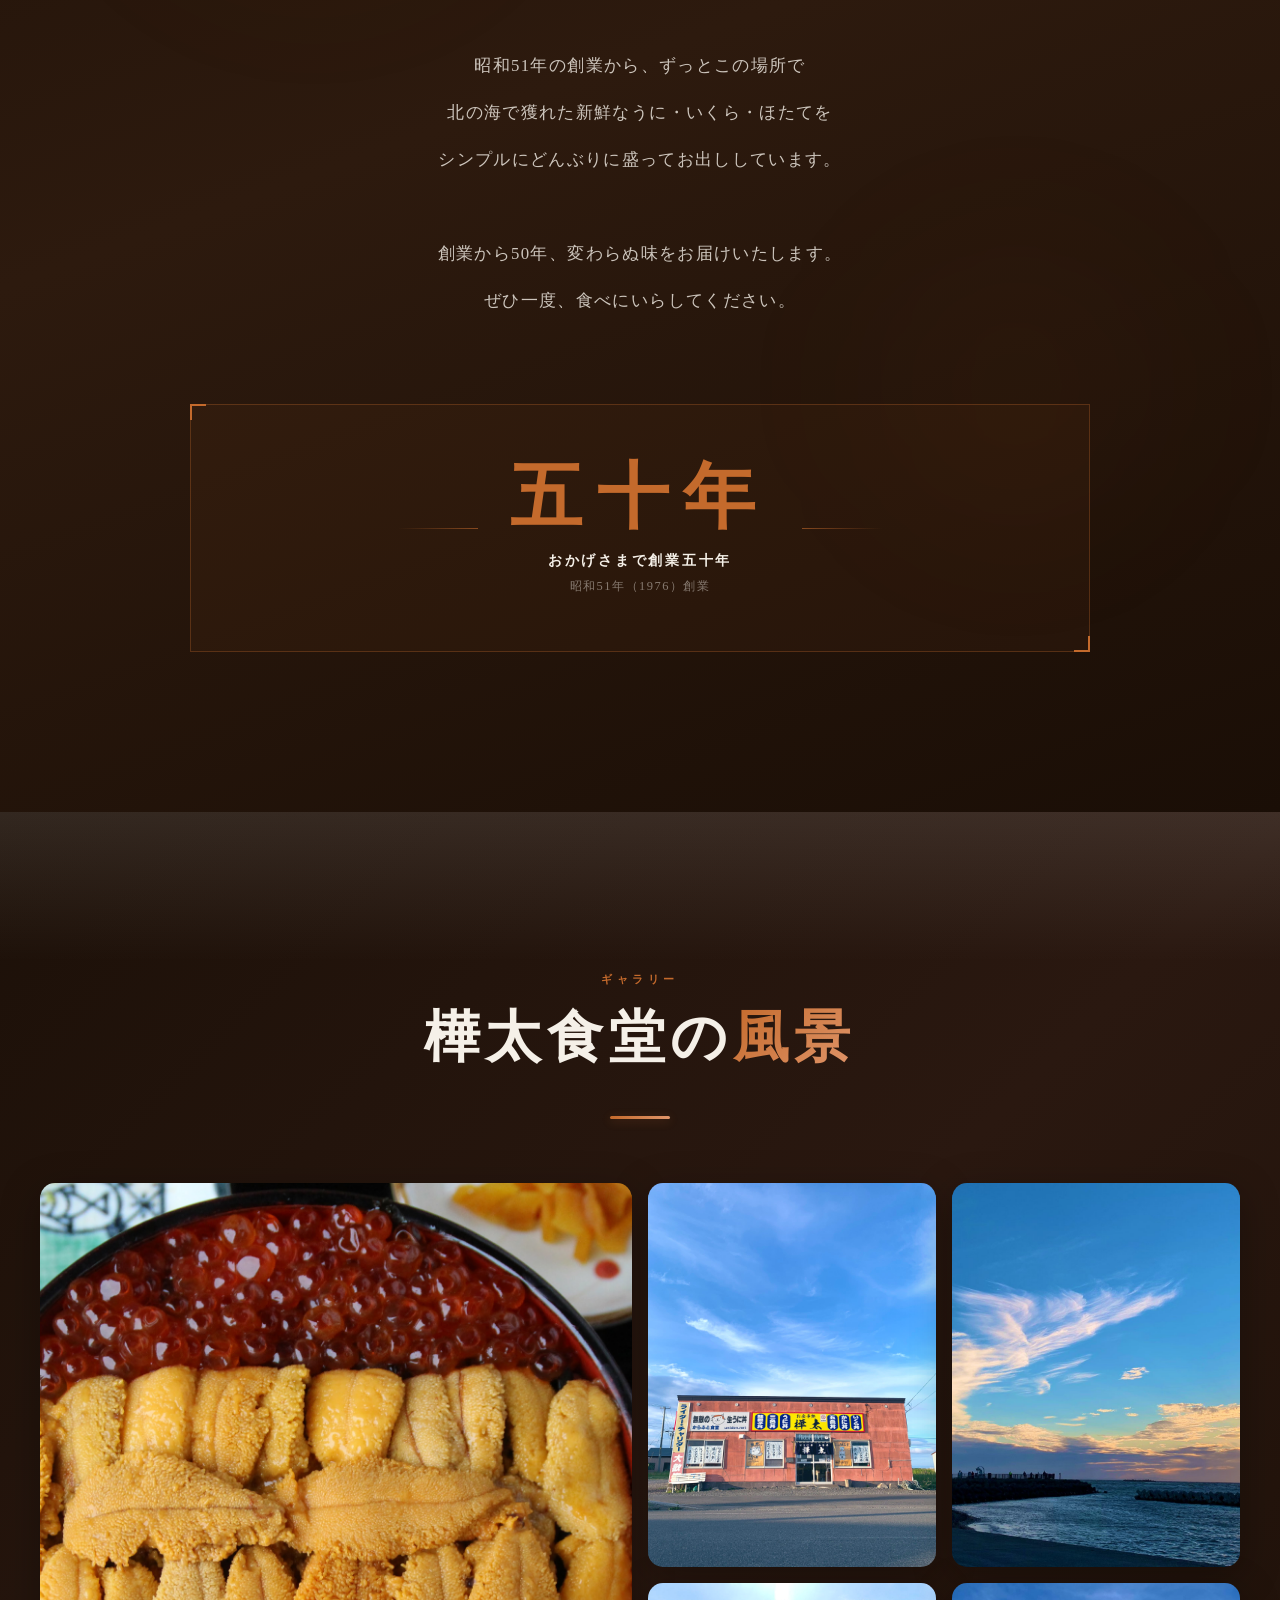
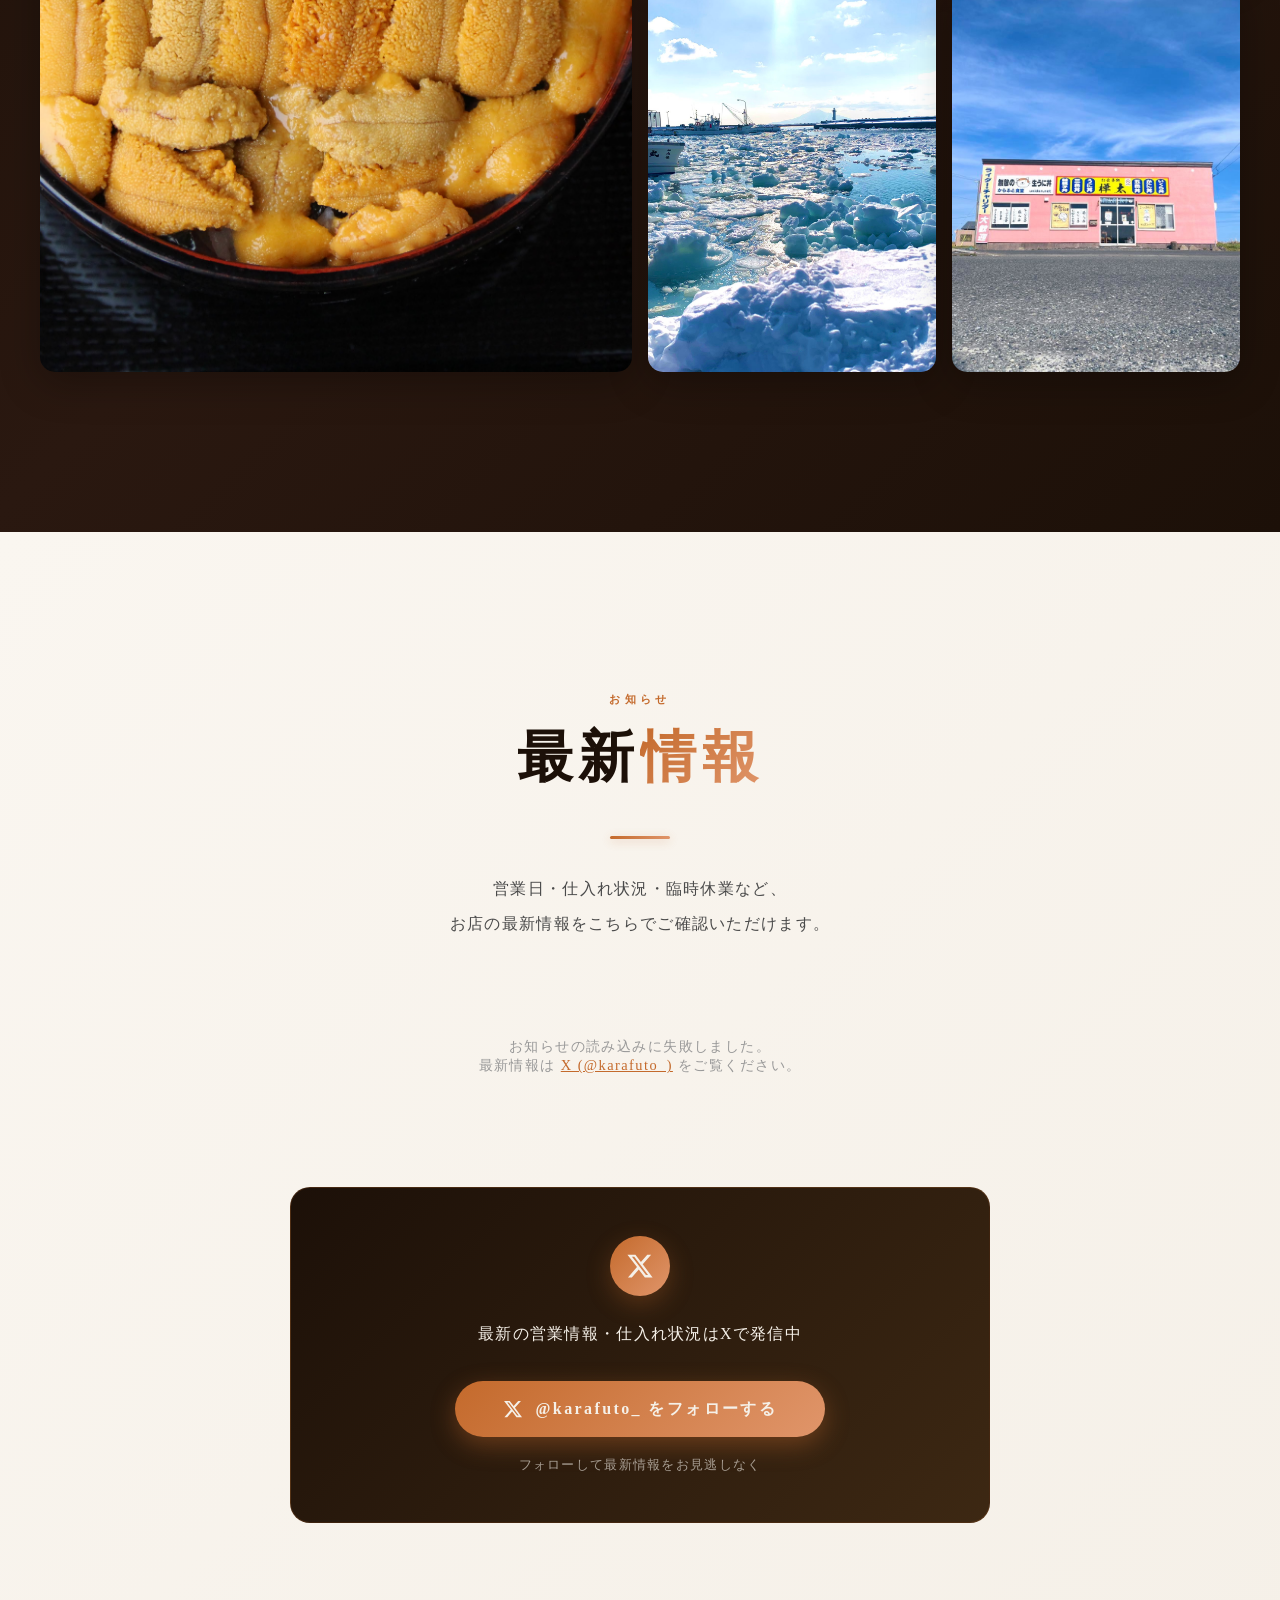
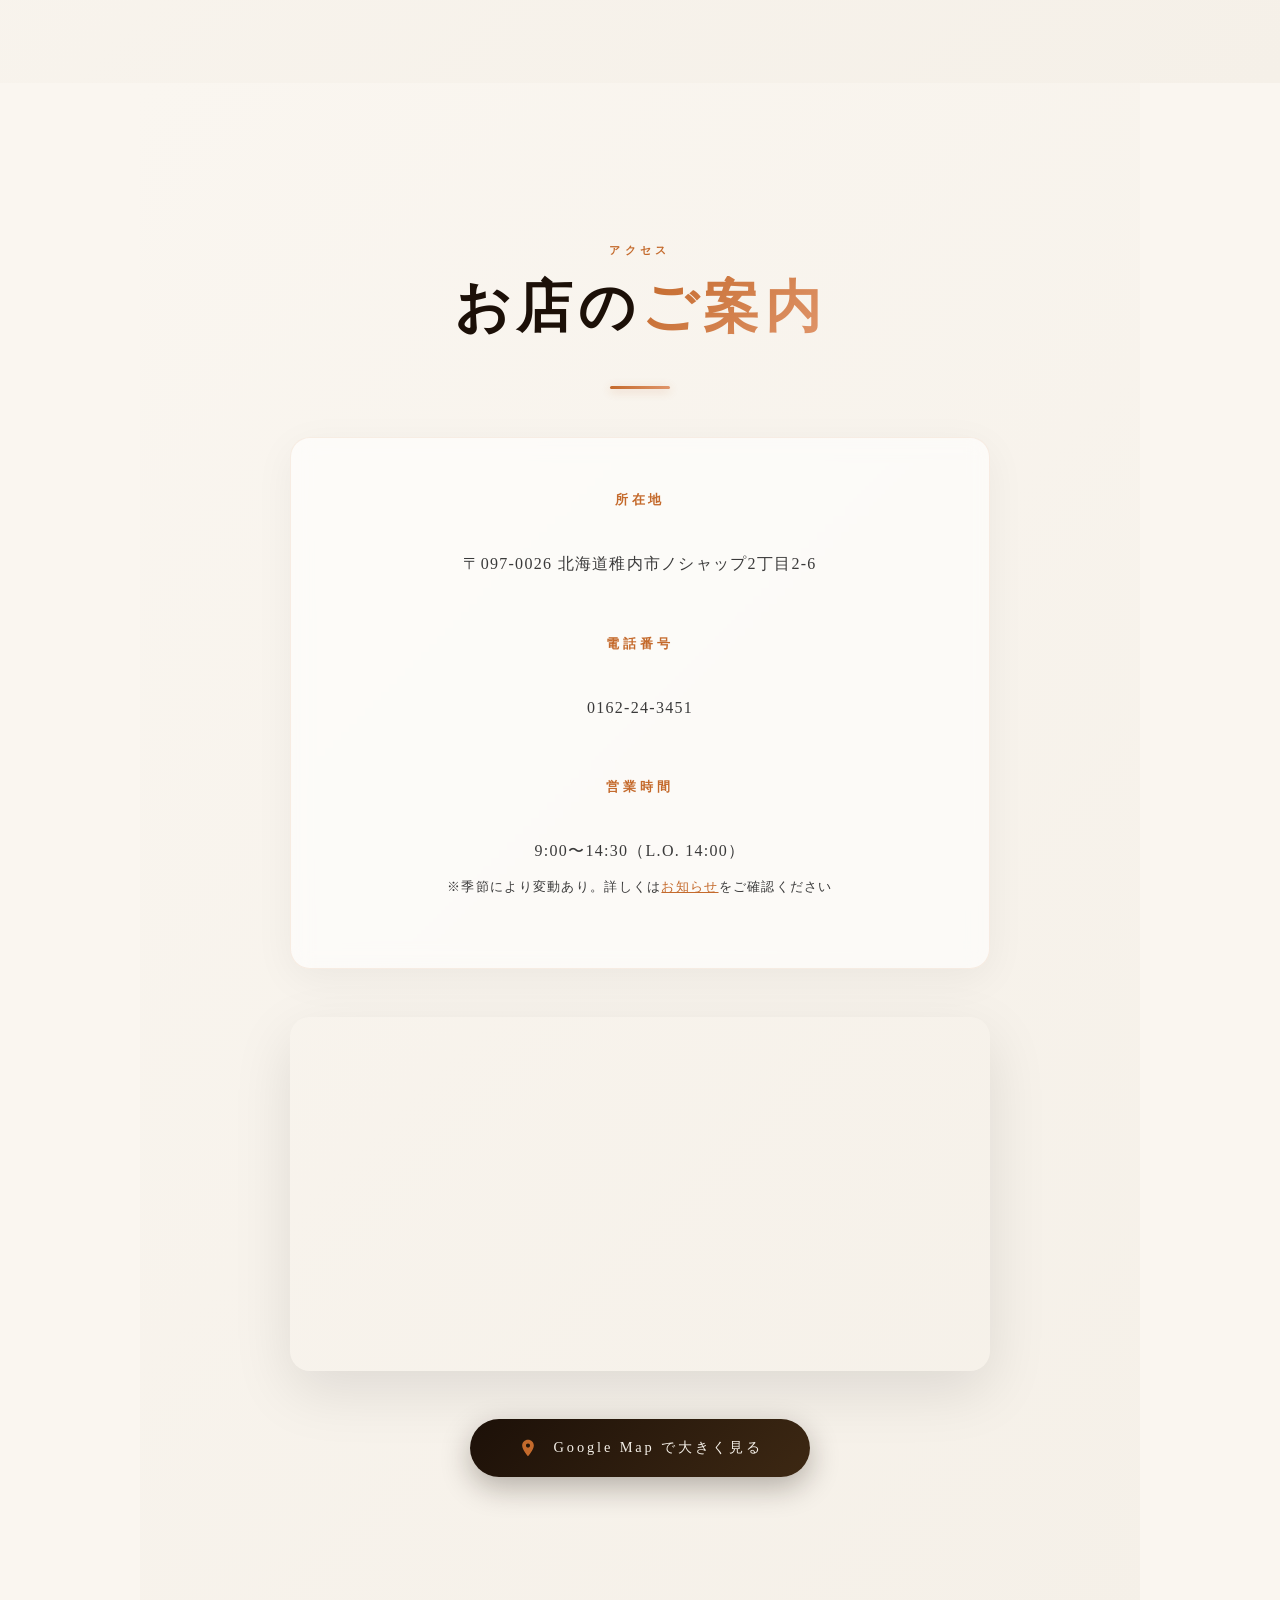
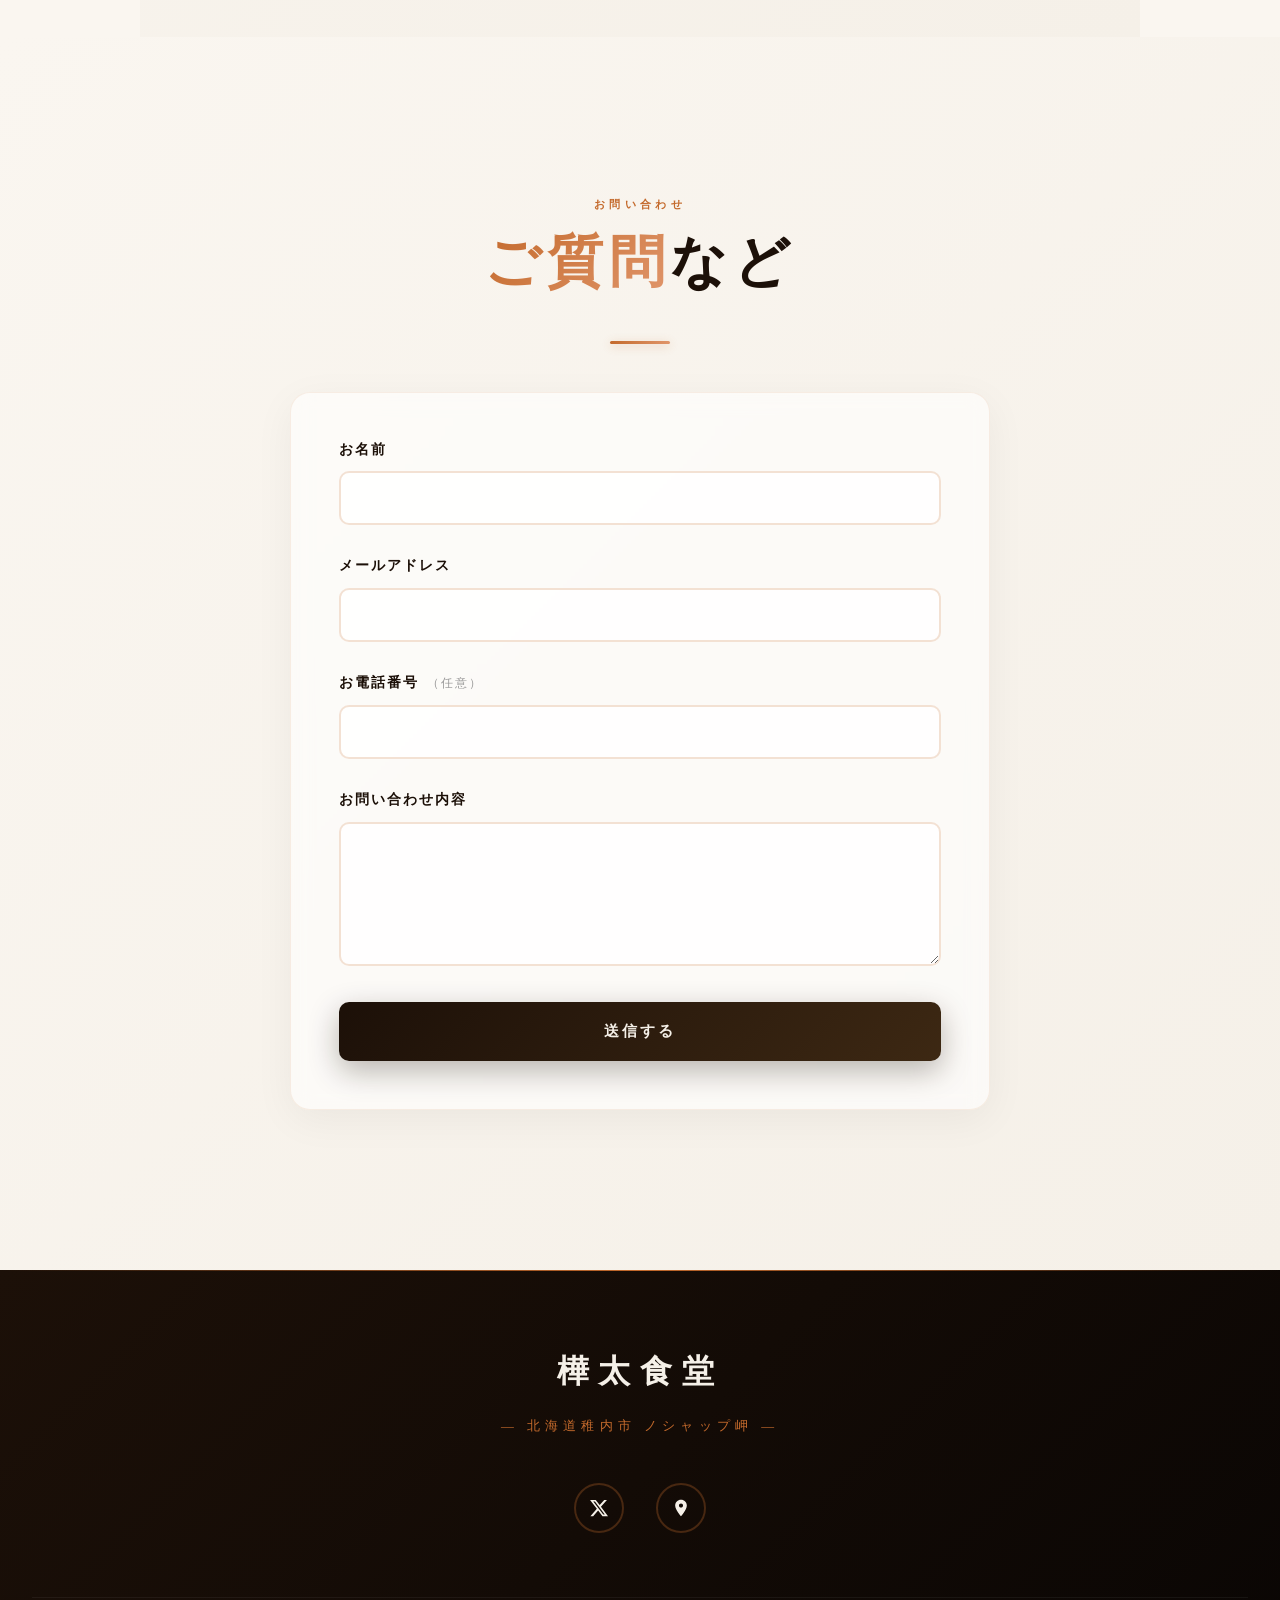
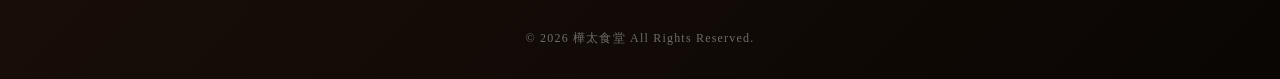
==== commit ec83031e: "当店についてのテキストを修正 「一番人気は〜」の行を削除し、「創業から50年、変わらぬ味をお届けいたします。」に変更  https://claude.ai/code/session_01Qia1CU6" ====
--- a/index.html
+++ b/index.html
@@ -1590,7 +1590,7 @@
           昭和51年の創業から、ずっとこの場所で<br>
           北の海で獲れた新鮮なうに・いくら・ほたてを<br>
           シンプルにどんぶりに盛ってお出ししています。<br><br>
-          一番人気は「無敵の生うに丼」。<br>
+          創業から50年、変わらぬ味をお届けいたします。<br>
           ぜひ一度、食べにいらしてください。
         </p>
         <div class="anniversary">
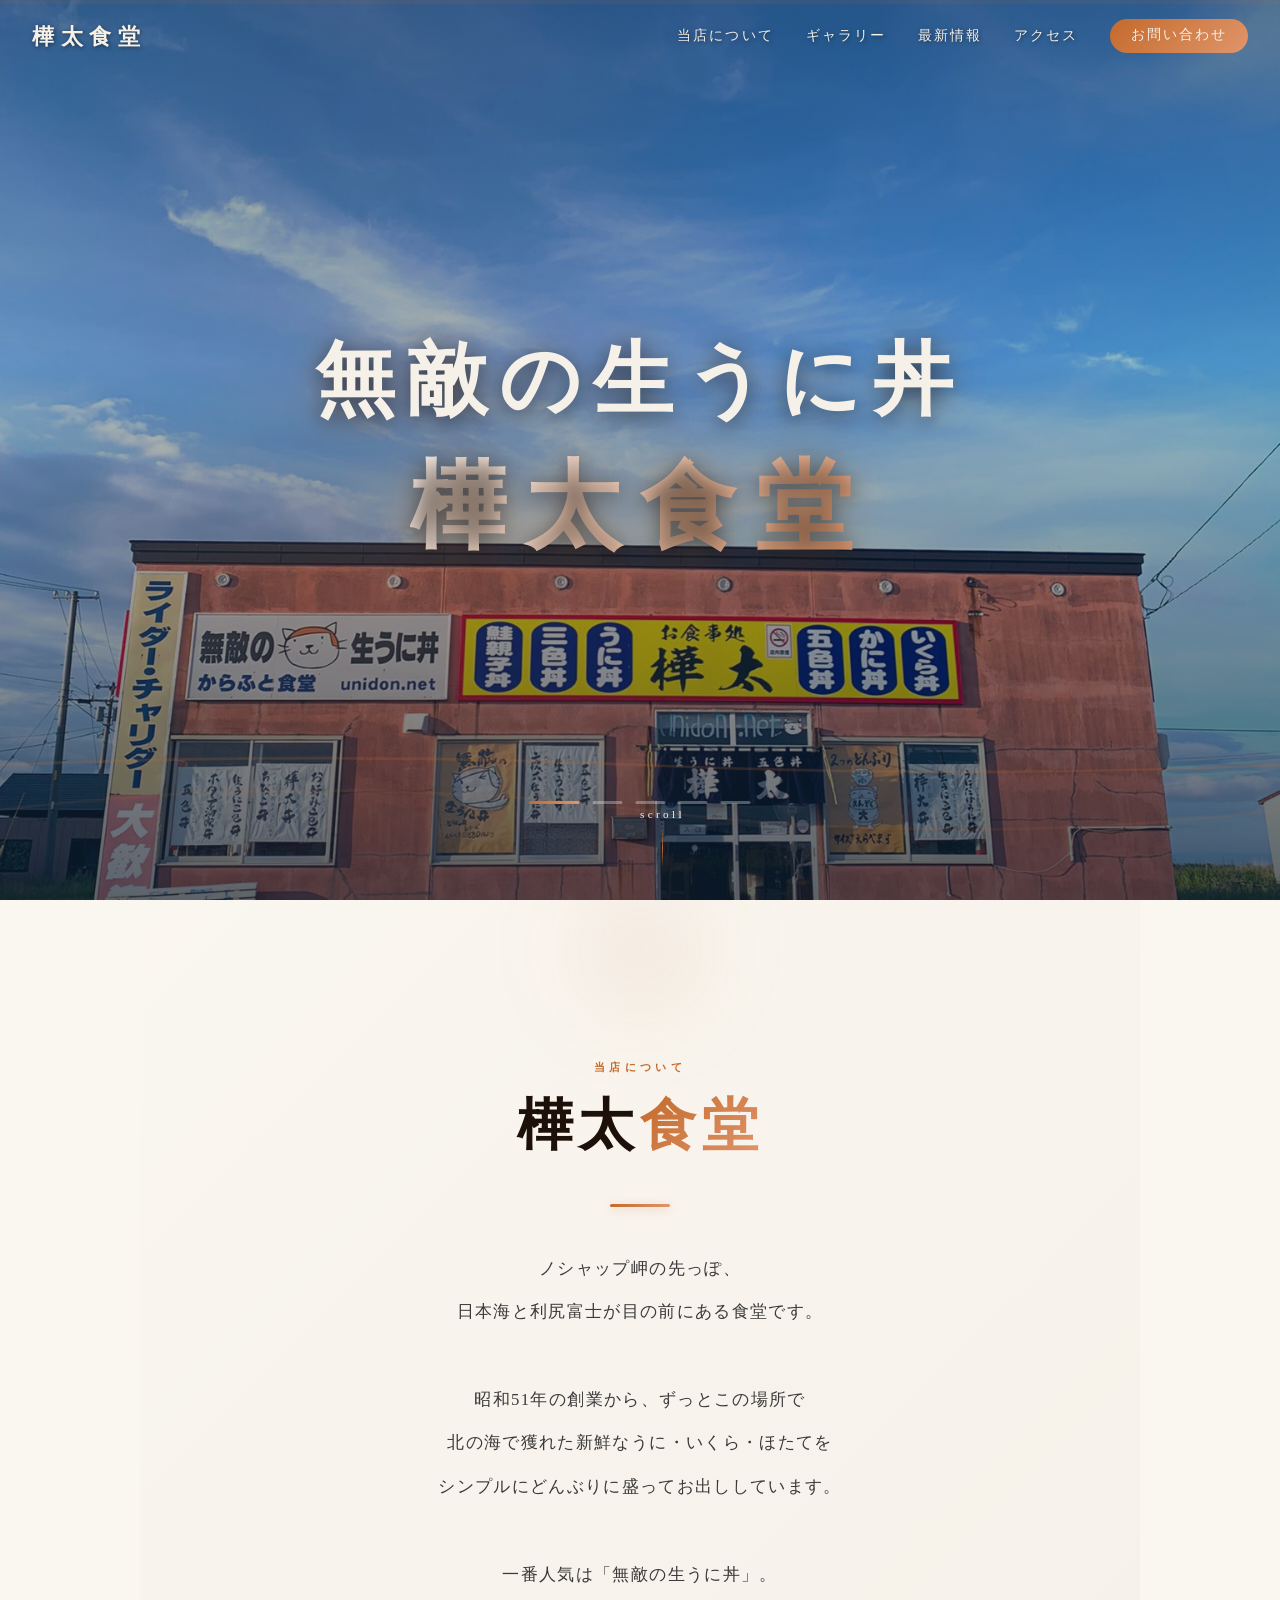
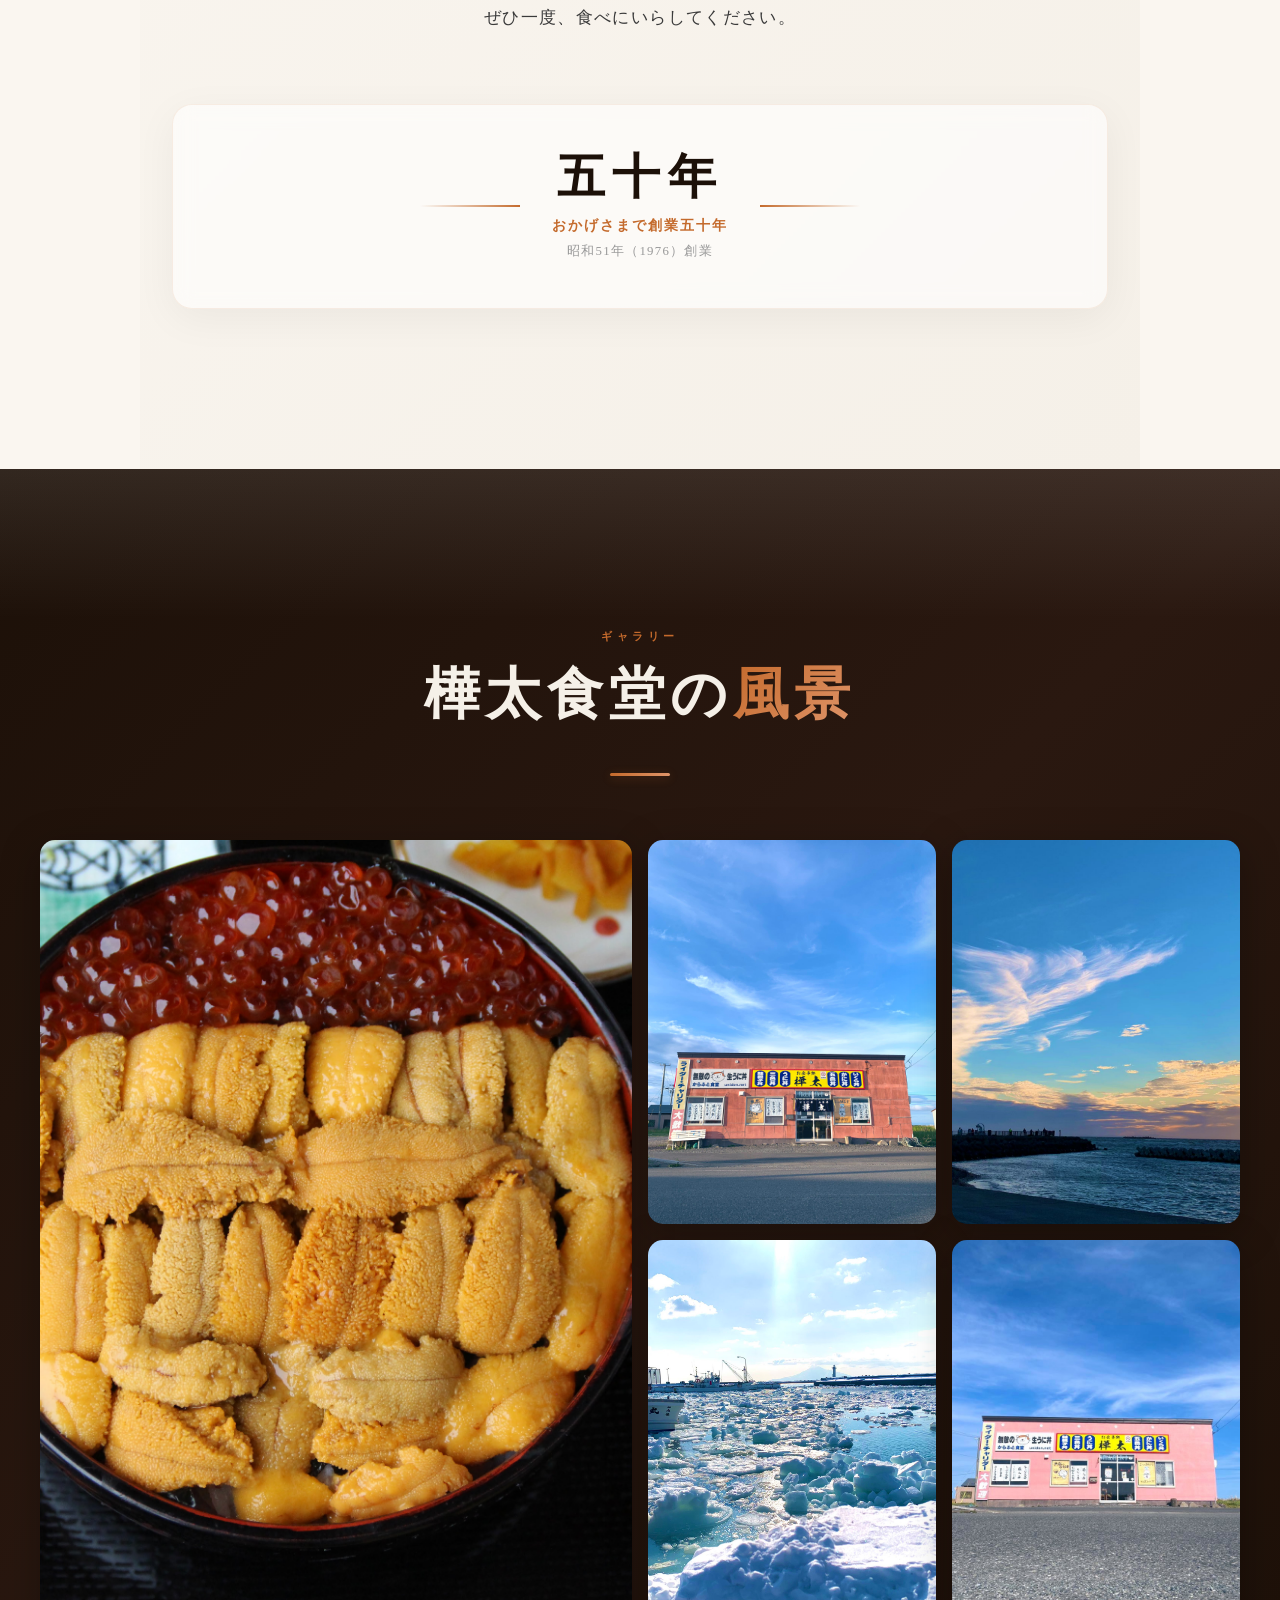
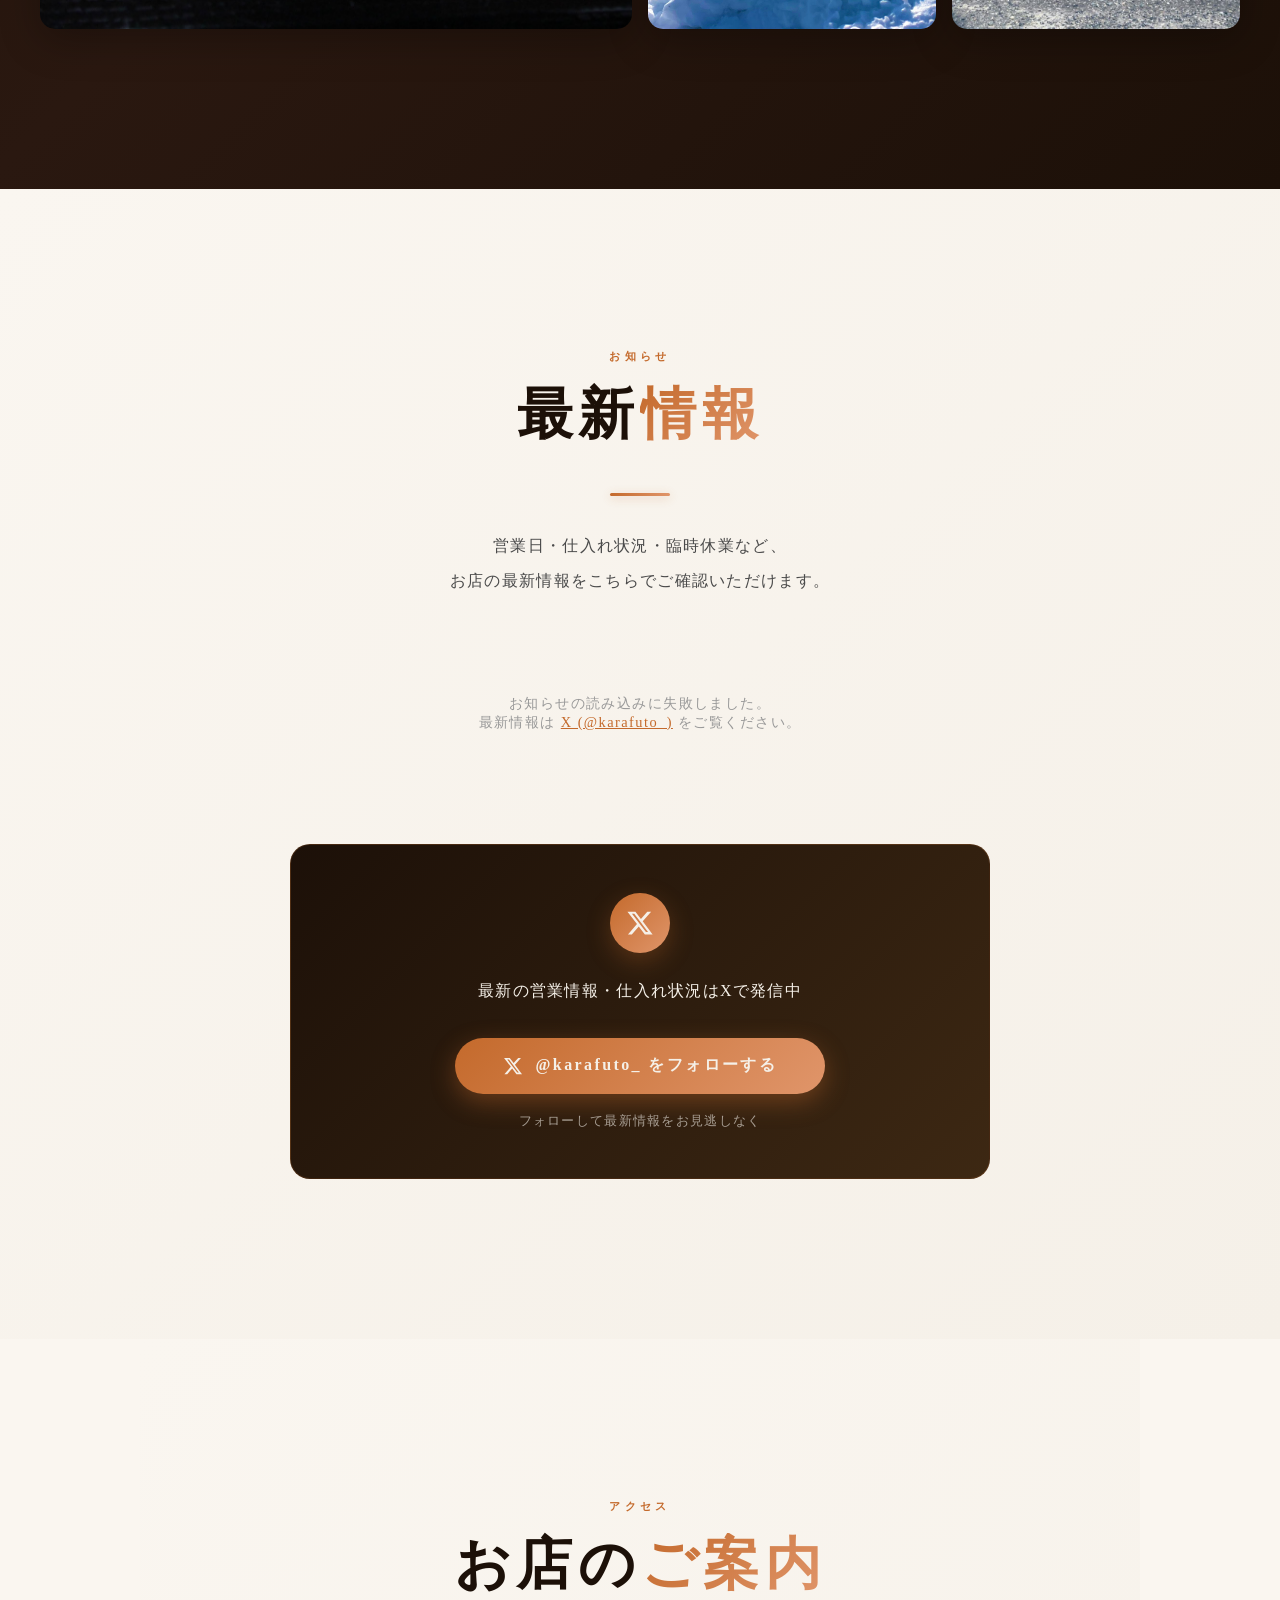
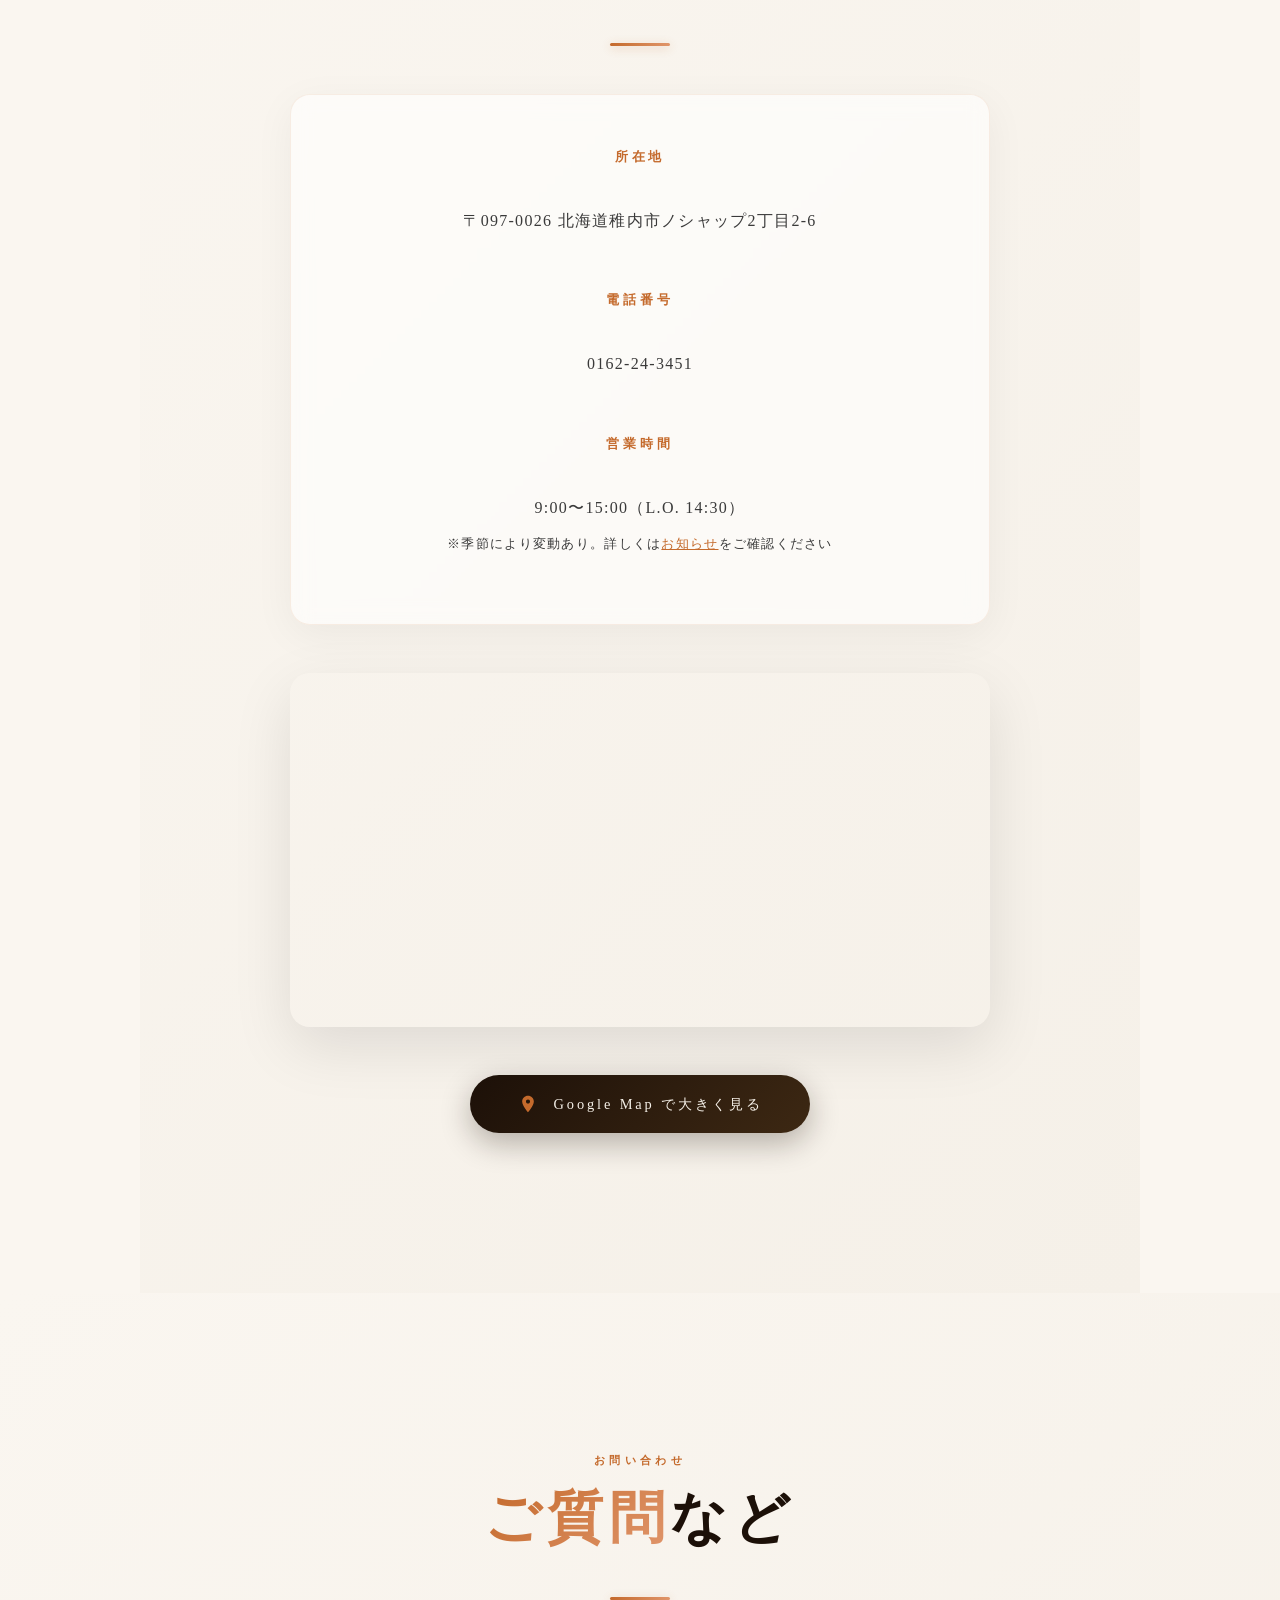
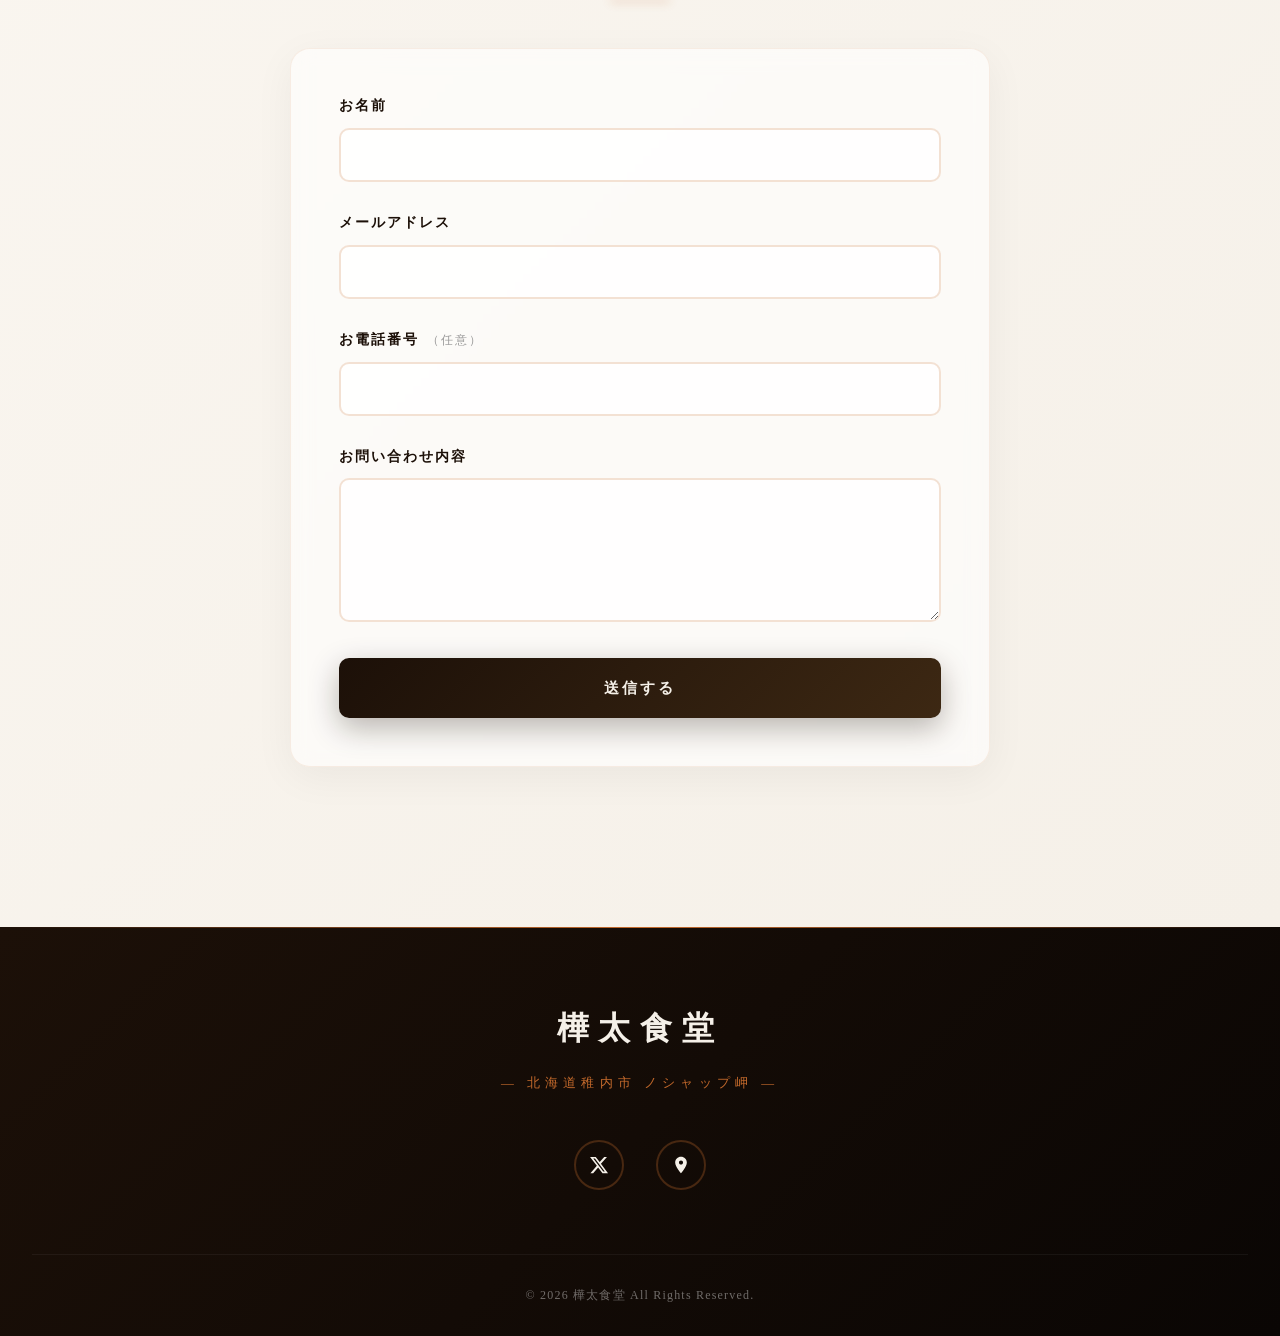
==== commit e1c5a44c: "営業時間を修正（15:00閉店、L.O. 14:30） Co-Authored-By: Claude Opus 4.6 <noreply@anthropic.com>" ====
--- a/index.html
+++ b/index.html
@@ -481,128 +481,39 @@
 
     /* ── About Section with Glassmorphism ── */
     .about {
-      background: linear-gradient(160deg, #1a0e06 0%, #2d1a0e 50%, #1a0e06 100%);
+      background:
+        linear-gradient(135deg, #faf6f0 0%, #f5f0e8 100%);
+      max-width: 1000px;
+      margin: 0 auto;
+      text-align: center;
       padding: 10rem 2rem;
       position: relative;
-      overflow: hidden;
     }
 
     .about::before {
       content: '';
       position: absolute;
-      top: 15%;
-      left: 5%;
-      width: 500px;
-      height: 500px;
-      background: radial-gradient(circle, rgba(196, 106, 44, 0.07) 0%, transparent 70%);
+      top: -50px;
+      left: 50%;
+      transform: translateX(-50%);
+      width: 200px;
+      height: 200px;
+      background: radial-gradient(circle, rgba(196, 106, 44, 0.1) 0%, transparent 70%);
       border-radius: 50%;
-      filter: blur(80px);
-      pointer-events: none;
-    }
-
-    .about::after {
-      content: '';
-      position: absolute;
-      bottom: 15%;
-      right: 5%;
-      width: 400px;
-      height: 400px;
-      background: radial-gradient(circle, rgba(196, 106, 44, 0.05) 0%, transparent 70%);
-      border-radius: 50%;
-      filter: blur(80px);
-      pointer-events: none;
-    }
-
-    .about-inner {
-      max-width: 900px;
-      margin: 0 auto;
-      text-align: center;
-      position: relative;
-      z-index: 1;
-    }
-
-    .about .section-label {
-      color: var(--color-gold);
-    }
-
-    .about .section-title {
-      color: var(--color-white);
+      filter: blur(40px);
     }
 
     .about .gold-line {
-      margin: 0 auto 3rem;
+      margin: 0 auto 2.5rem;
     }
 
     .about-text {
       font-size: 1.05rem;
-      line-height: 2.8;
-      color: rgba(245, 240, 232, 0.8);
+      line-height: 2.6;
+      color: #3a3a3a;
       letter-spacing: 0.08em;
-      max-width: 600px;
+      max-width: 700px;
       margin: 0 auto;
-    }
-
-    .about-features {
-      display: grid;
-      grid-template-columns: repeat(3, 1fr);
-      gap: 1.5rem;
-      margin: 4rem 0;
-    }
-
-    .about-feature {
-      padding: 2.5rem 1.5rem;
-      border: 1px solid rgba(196, 106, 44, 0.25);
-      position: relative;
-      transition: background 0.3s, border-color 0.3s;
-    }
-
-    .about-feature::before,
-    .about-feature::after {
-      content: '';
-      position: absolute;
-      width: 10px;
-      height: 10px;
-      border-color: var(--color-gold);
-      border-style: solid;
-    }
-
-    .about-feature::before {
-      top: -1px;
-      left: -1px;
-      border-width: 2px 0 0 2px;
-    }
-
-    .about-feature::after {
-      bottom: -1px;
-      right: -1px;
-      border-width: 0 2px 2px 0;
-    }
-
-    .about-feature:hover {
-      background: rgba(196, 106, 44, 0.07);
-      border-color: rgba(196, 106, 44, 0.5);
-    }
-
-    .about-feature-label {
-      font-size: 0.75rem;
-      letter-spacing: 0.2em;
-      color: var(--color-gold);
-      margin-bottom: 0.8rem;
-    }
-
-    .about-feature-title {
-      font-size: 1.1rem;
-      font-weight: 700;
-      color: var(--color-white);
-      letter-spacing: 0.12em;
-      line-height: 1.6;
-    }
-
-    @media (max-width: 600px) {
-      .about-features {
-        grid-template-columns: 1fr;
-        gap: 1rem;
-      }
     }
 
     .anniversary {
@@ -610,44 +521,24 @@
       align-items: center;
       justify-content: center;
       gap: 2rem;
-      margin-top: 5rem;
-      padding: 3.5rem 3rem;
-      background: rgba(196, 106, 44, 0.05);
-      border: 1px solid rgba(196, 106, 44, 0.3);
-      position: relative;
-    }
-
-    .anniversary::before,
-    .anniversary::after {
-      content: '';
-      position: absolute;
-      width: 16px;
-      height: 16px;
-      border-color: var(--color-gold);
-      border-style: solid;
-    }
-
-    .anniversary::before {
-      top: -1px;
-      left: -1px;
-      border-width: 2px 0 0 2px;
-    }
-
-    .anniversary::after {
-      bottom: -1px;
-      right: -1px;
-      border-width: 0 2px 2px 0;
+      margin-top: 4rem;
+      padding: 3rem;
+      background: rgba(255, 255, 255, 0.6);
+      backdrop-filter: blur(10px);
+      border-radius: 20px;
+      border: 1px solid rgba(196, 106, 44, 0.1);
+      box-shadow: 0 10px 40px rgba(0, 0, 0, 0.05);
     }
 
     .anniversary-line {
       flex: 1;
-      max-width: 80px;
-      height: 1px;
-      background: linear-gradient(to right, transparent, rgba(196, 106, 44, 0.6));
+      max-width: 100px;
+      height: 2px;
+      background: linear-gradient(to right, transparent, var(--color-gold));
     }
 
     .anniversary-line:last-child {
-      background: linear-gradient(to left, transparent, rgba(196, 106, 44, 0.6));
+      background: linear-gradient(to left, transparent, var(--color-gold));
     }
 
     .anniversary-center {
@@ -657,25 +548,25 @@
     }
 
     .anniversary-number {
-      font-size: 4.5rem;
+      font-size: 3rem;
       font-weight: 900;
-      color: var(--color-gold);
+      color: var(--color-deep);
       line-height: 1;
-      letter-spacing: 0.2em;
+      letter-spacing: 0.15em;
     }
 
     .anniversary-label {
       font-size: 0.85rem;
-      letter-spacing: 0.2em;
-      color: var(--color-white);
-      margin-top: 1.2rem;
+      letter-spacing: 0.15em;
+      color: var(--color-gold);
+      margin-top: 1rem;
       font-weight: 700;
     }
 
     .anniversary-year-end {
-      font-size: 0.78rem;
-      letter-spacing: 0.12em;
-      color: rgba(245, 240, 232, 0.45);
+      font-size: 0.8rem;
+      letter-spacing: 0.1em;
+      color: #999;
       margin-top: 0.5rem;
     }
 
@@ -1563,45 +1454,27 @@
 
   <!-- About -->
   <section class="about" id="about">
-    <div class="about-inner">
-      <div class="reveal">
-        <p class="section-label">当店について</p>
-        <h2 class="section-title">樺太<span class="accent">食堂</span></h2>
-        <div class="gold-line"></div>
-      </div>
-      <div class="about-features reveal">
-        <div class="about-feature">
-          <p class="about-feature-label">LOCATION</p>
-          <p class="about-feature-title">ノシャップ岬の<br>先っぽ</p>
+    <div class="reveal">
+      <p class="section-label">当店について</p>
+      <h2 class="section-title">樺太<span class="accent">食堂</span></h2>
+      <div class="gold-line"></div>
+      <p class="about-text">
+        ノシャップ岬の先っぽ、<br>
+        日本海と利尻富士が目の前にある食堂です。<br><br>
+        昭和51年の創業から、ずっとこの場所で<br>
+        北の海で獲れた新鮮なうに・いくら・ほたてを<br>
+        シンプルにどんぶりに盛ってお出ししています。<br><br>
+        一番人気は「無敵の生うに丼」。<br>
+        ぜひ一度、食べにいらしてください。
+      </p>
+      <div class="anniversary">
+        <div class="anniversary-line"></div>
+        <div class="anniversary-center">
+          <div class="anniversary-number">五十年</div>
+          <span class="anniversary-label">おかげさまで創業五十年</span>
+          <span class="anniversary-year-end">昭和51年（1976）創業</span>
         </div>
-        <div class="about-feature">
-          <p class="about-feature-label">SPECIALTY</p>
-          <p class="about-feature-title">無敵の<br>生うに丼</p>
-        </div>
-        <div class="about-feature">
-          <p class="about-feature-label">SINCE 1976</p>
-          <p class="about-feature-title">創業<br>五十年</p>
-        </div>
-      </div>
-      <div class="reveal">
-        <p class="about-text">
-          ノシャップ岬の先っぽ、<br>
-          日本海と利尻富士が目の前にある食堂です。<br><br>
-          昭和51年の創業から、ずっとこの場所で<br>
-          北の海で獲れた新鮮なうに・いくら・ほたてを<br>
-          シンプルにどんぶりに盛ってお出ししています。<br><br>
-          創業から50年、変わらぬ味をお届けいたします。<br>
-          ぜひ一度、食べにいらしてください。
-        </p>
-        <div class="anniversary">
-          <div class="anniversary-line"></div>
-          <div class="anniversary-center">
-            <div class="anniversary-number">五十年</div>
-            <span class="anniversary-label">おかげさまで創業五十年</span>
-            <span class="anniversary-year-end">昭和51年（1976）創業</span>
-          </div>
-          <div class="anniversary-line"></div>
-        </div>
+        <div class="anniversary-line"></div>
       </div>
     </div>
   </section>
@@ -1685,7 +1558,7 @@
         <dt>電話番号</dt>
         <dd><a href="tel:0162-24-3451" style="color:inherit; text-decoration:none;">0162-24-3451</a></dd>
         <dt>営業時間</dt>
-        <dd>9:00〜14:30（L.O. 14:00）<br><small>※季節により変動あり。詳しくは<a href="#sns" style="color:var(--color-gold);">お知らせ</a>をご確認ください</small></dd>
+        <dd>9:00〜15:00（L.O. 14:30）<br><small>※季節により変動あり。詳しくは<a href="#sns" style="color:var(--color-gold);">お知らせ</a>をご確認ください</small></dd>
       </dl>
       <div class="map-embed">
         <iframe
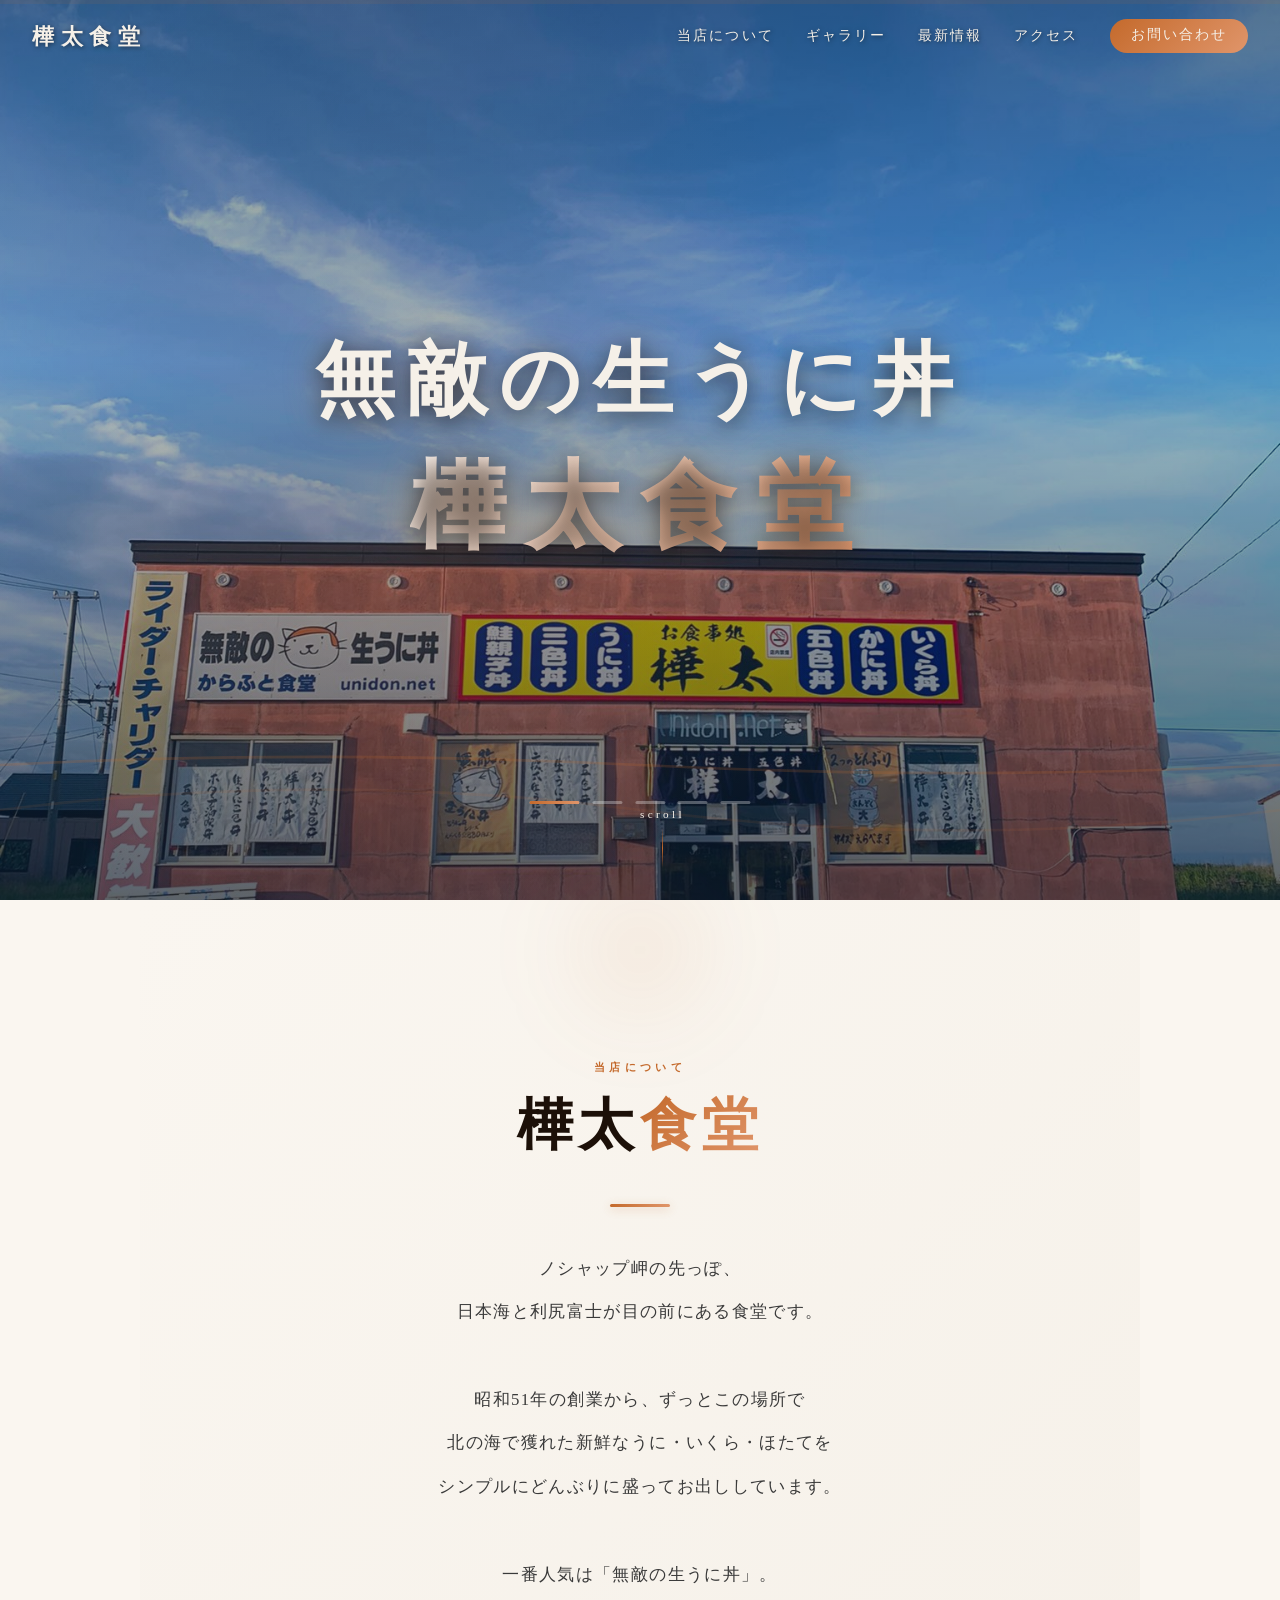
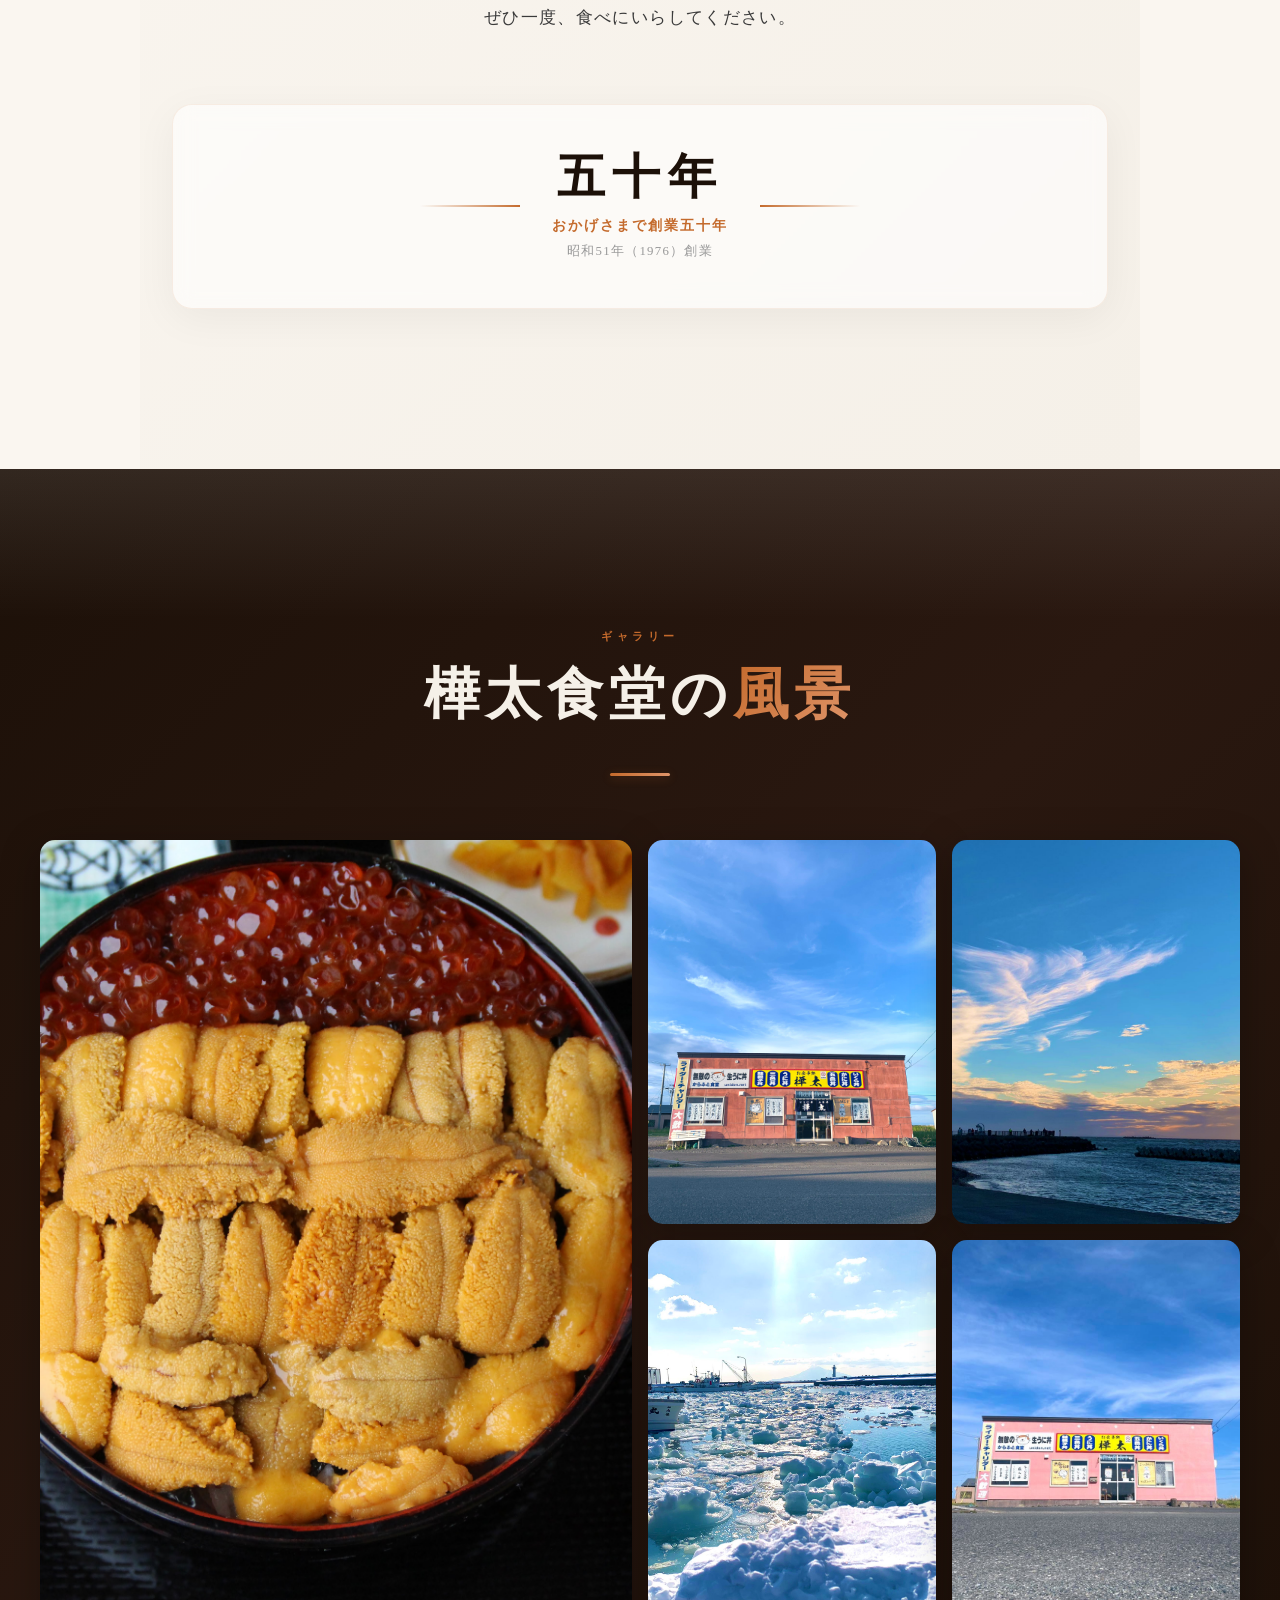
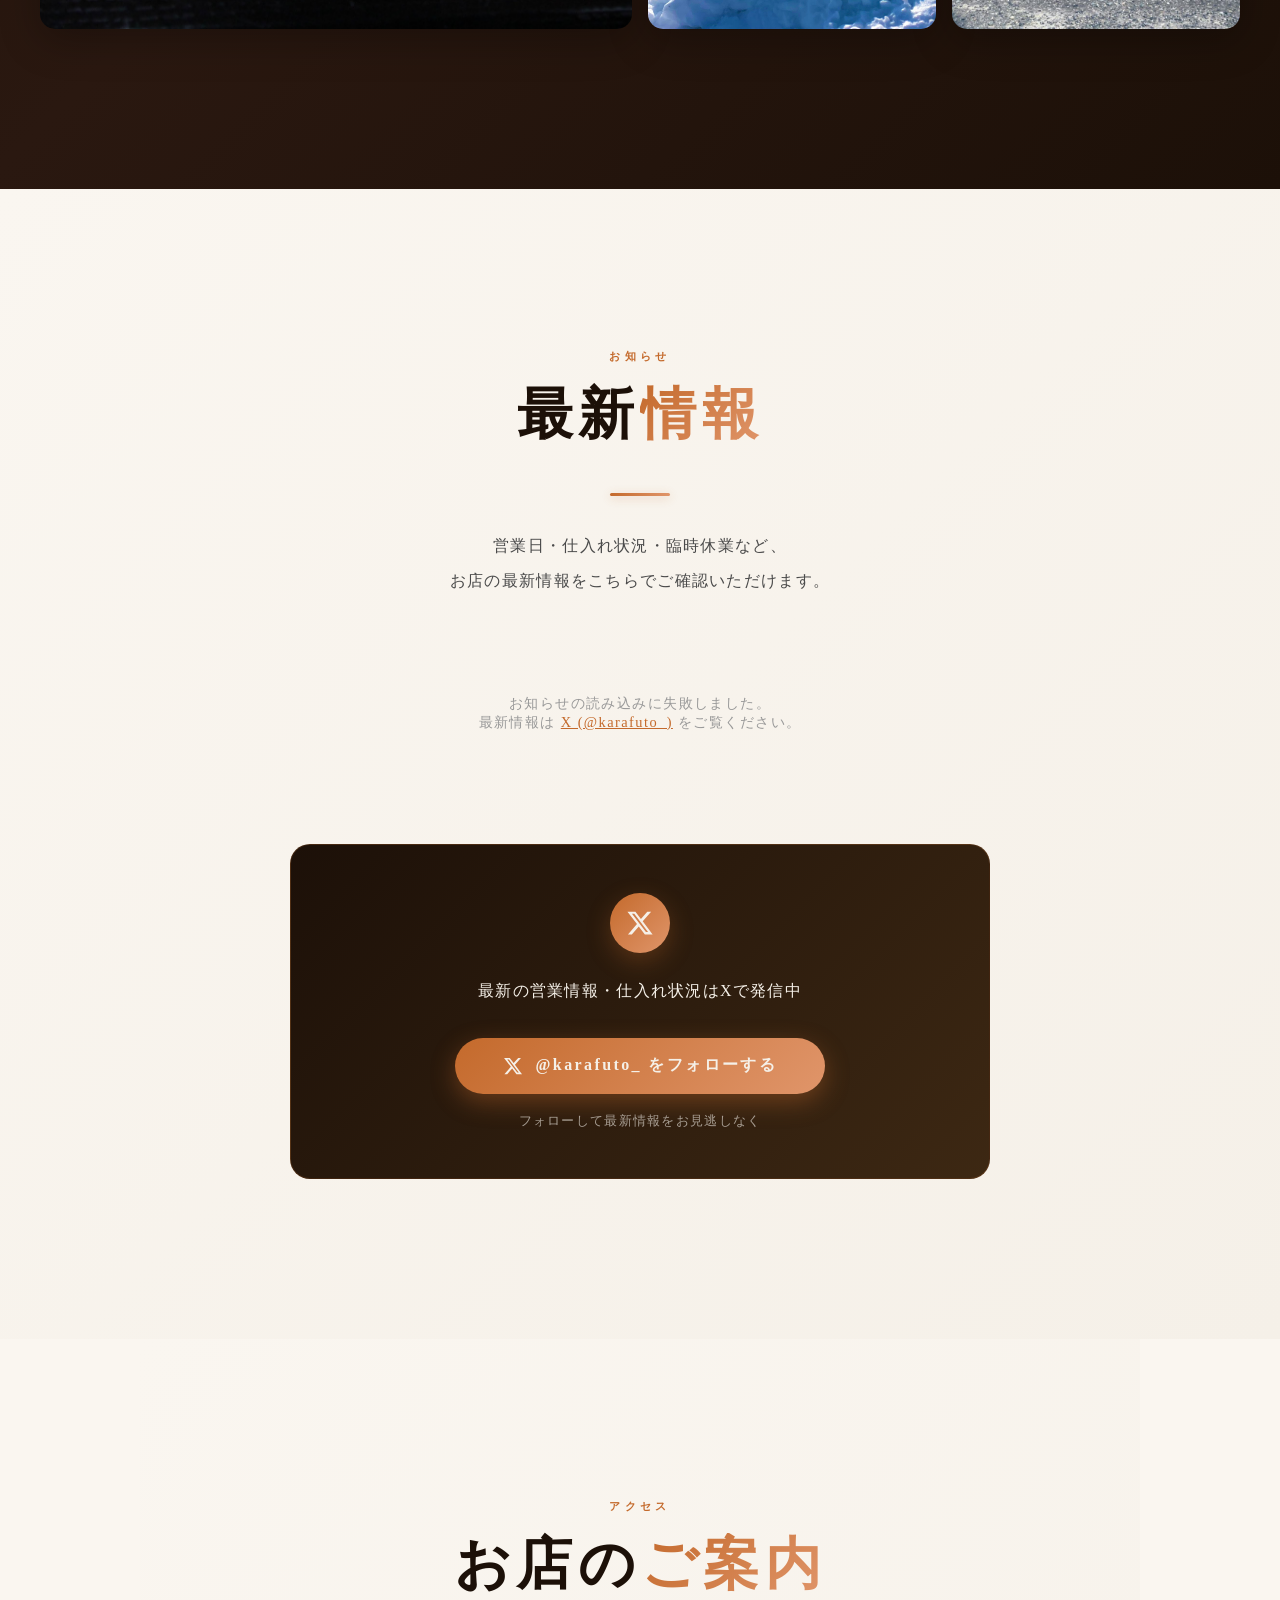
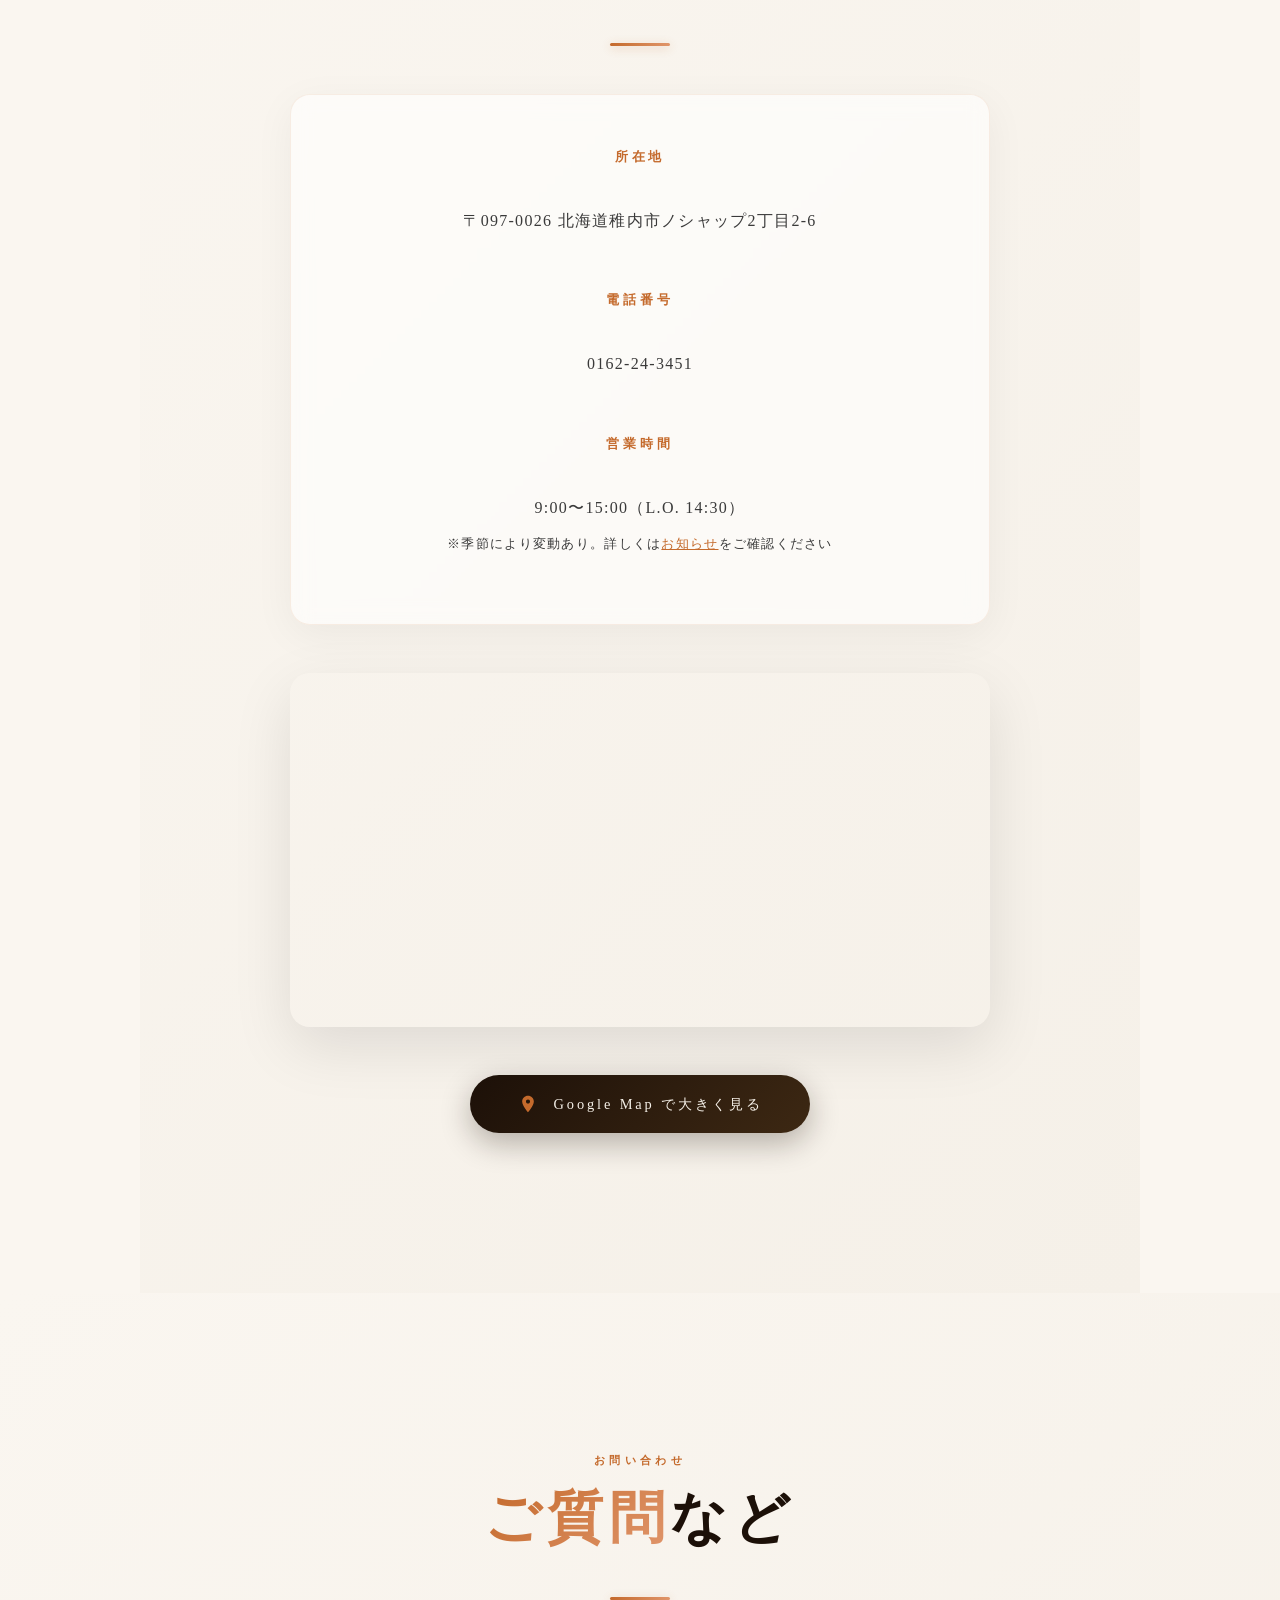
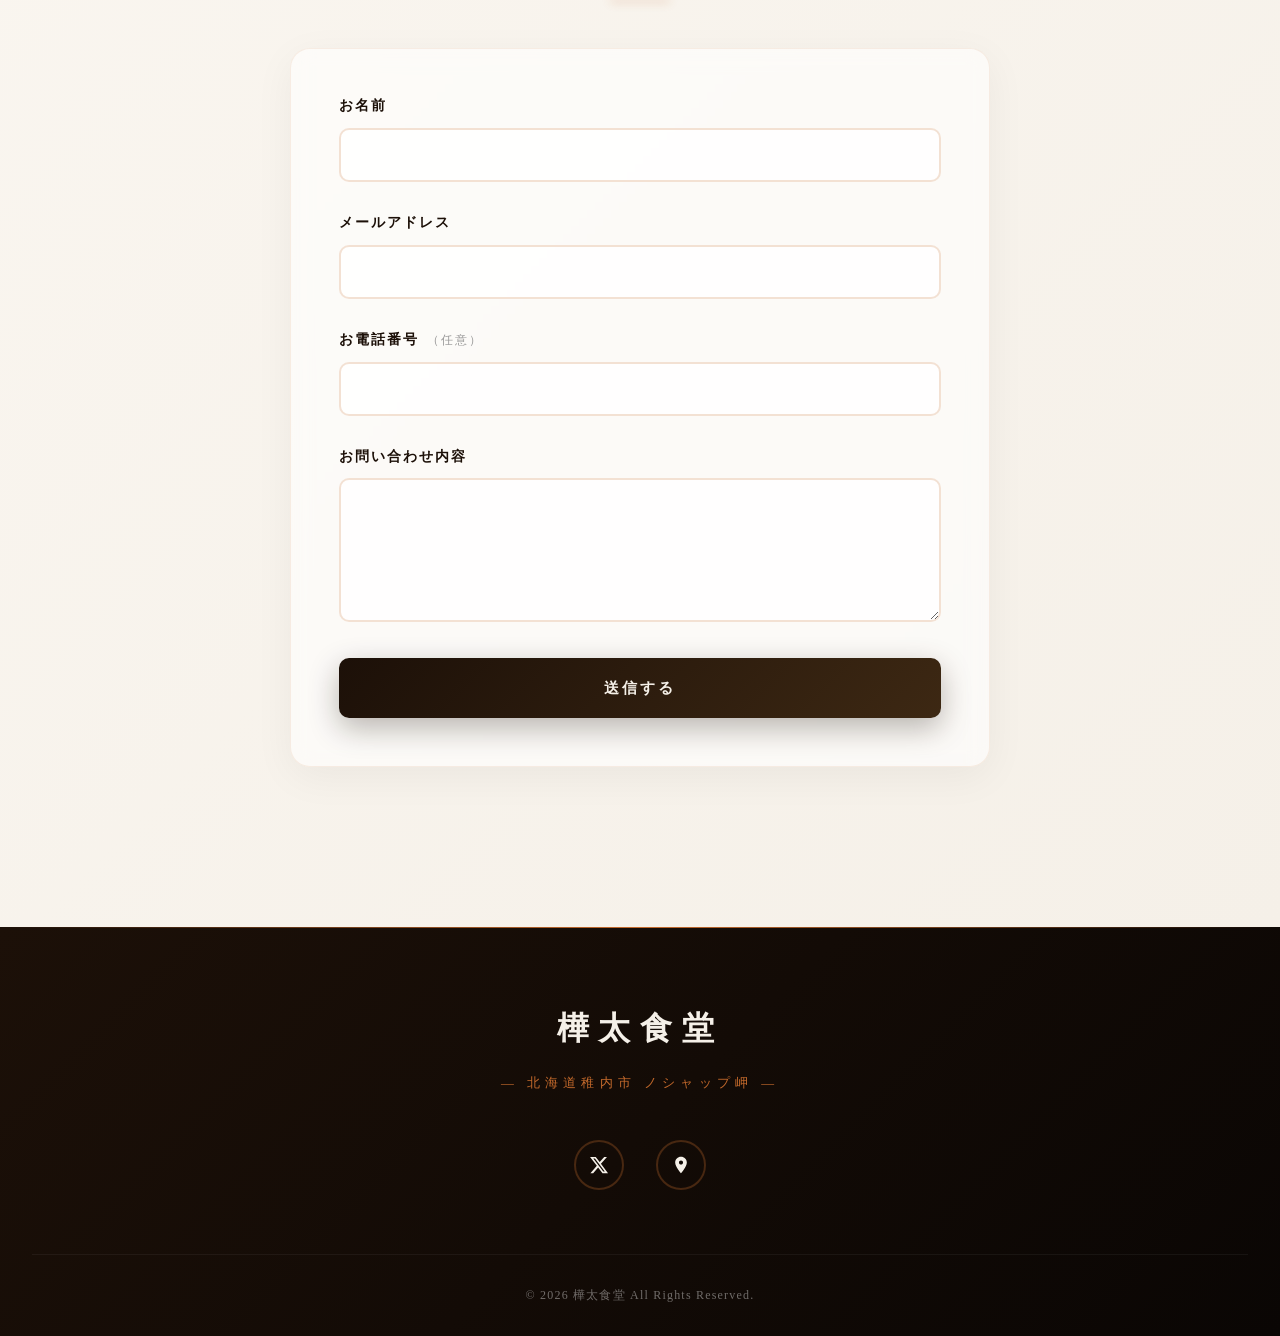
==== commit 8399dc17: "SEOの基盤を追加（robots.txt、sitemap.xml、canonical、構造化データ） 検索エンジンからの正しいクロール・インデックスと、SNSシェア時の画像表示を 改善するため、以下を" ====
--- a/index.html
+++ b/index.html
@@ -26,15 +26,46 @@
   <meta property="og:title" content="樺太食堂｜無敵の生うに丼">
   <meta property="og:description" content="北海道稚内市ノシャップ岬。創業50周年を迎えた海鮮丼の名店。新鮮な北の幸をお届けします。">
   <meta property="og:type" content="website">
-  <meta property="og:image" content="images/GYNGeQLakAMuPA7.jpeg">
+  <meta property="og:url" content="https://unidon.jp/">
+  <meta property="og:image" content="https://unidon.jp/images/GYNGeQLakAMuPA7.jpeg">
   <meta property="og:locale" content="ja_JP">
   <meta name="twitter:card" content="summary_large_image">
   <meta name="twitter:site" content="@karafuto_">
+  <link rel="canonical" href="https://unidon.jp/">
   <link rel="icon" type="image/jpeg" href="logo/niko.jpg">
   <link rel="apple-touch-icon" href="logo/niko.jpg">
   <link rel="preconnect" href="https://fonts.googleapis.com">
   <link rel="preconnect" href="https://fonts.gstatic.com" crossorigin>
   <link href="https://fonts.googleapis.com/css2?family=Noto+Serif+JP:wght@400;700;900&family=Shippori+Mincho:wght@400;700;800&display=swap" rel="stylesheet">
+  <script type="application/ld+json">
+  {
+    "@context": "https://schema.org",
+    "@type": "Restaurant",
+    "name": "樺太食堂",
+    "image": "https://unidon.jp/images/GYNGeQLakAMuPA7.jpeg",
+    "url": "https://unidon.jp/",
+    "telephone": "0162-24-3451",
+    "servesCuisine": "海鮮料理",
+    "address": {
+      "@type": "PostalAddress",
+      "streetAddress": "ノシャップ2丁目2-6",
+      "addressLocality": "稚内市",
+      "addressRegion": "北海道",
+      "postalCode": "097-0026",
+      "addressCountry": "JP"
+    },
+    "geo": {
+      "@type": "GeoCoordinates",
+      "latitude": 45.4481702,
+      "longitude": 141.6460979
+    },
+    "openingHoursSpecification": {
+      "@type": "OpeningHoursSpecification",
+      "opens": "09:00",
+      "closes": "15:00"
+    }
+  }
+  </script>
   <style>
     *, *::before, *::after {
       margin: 0;
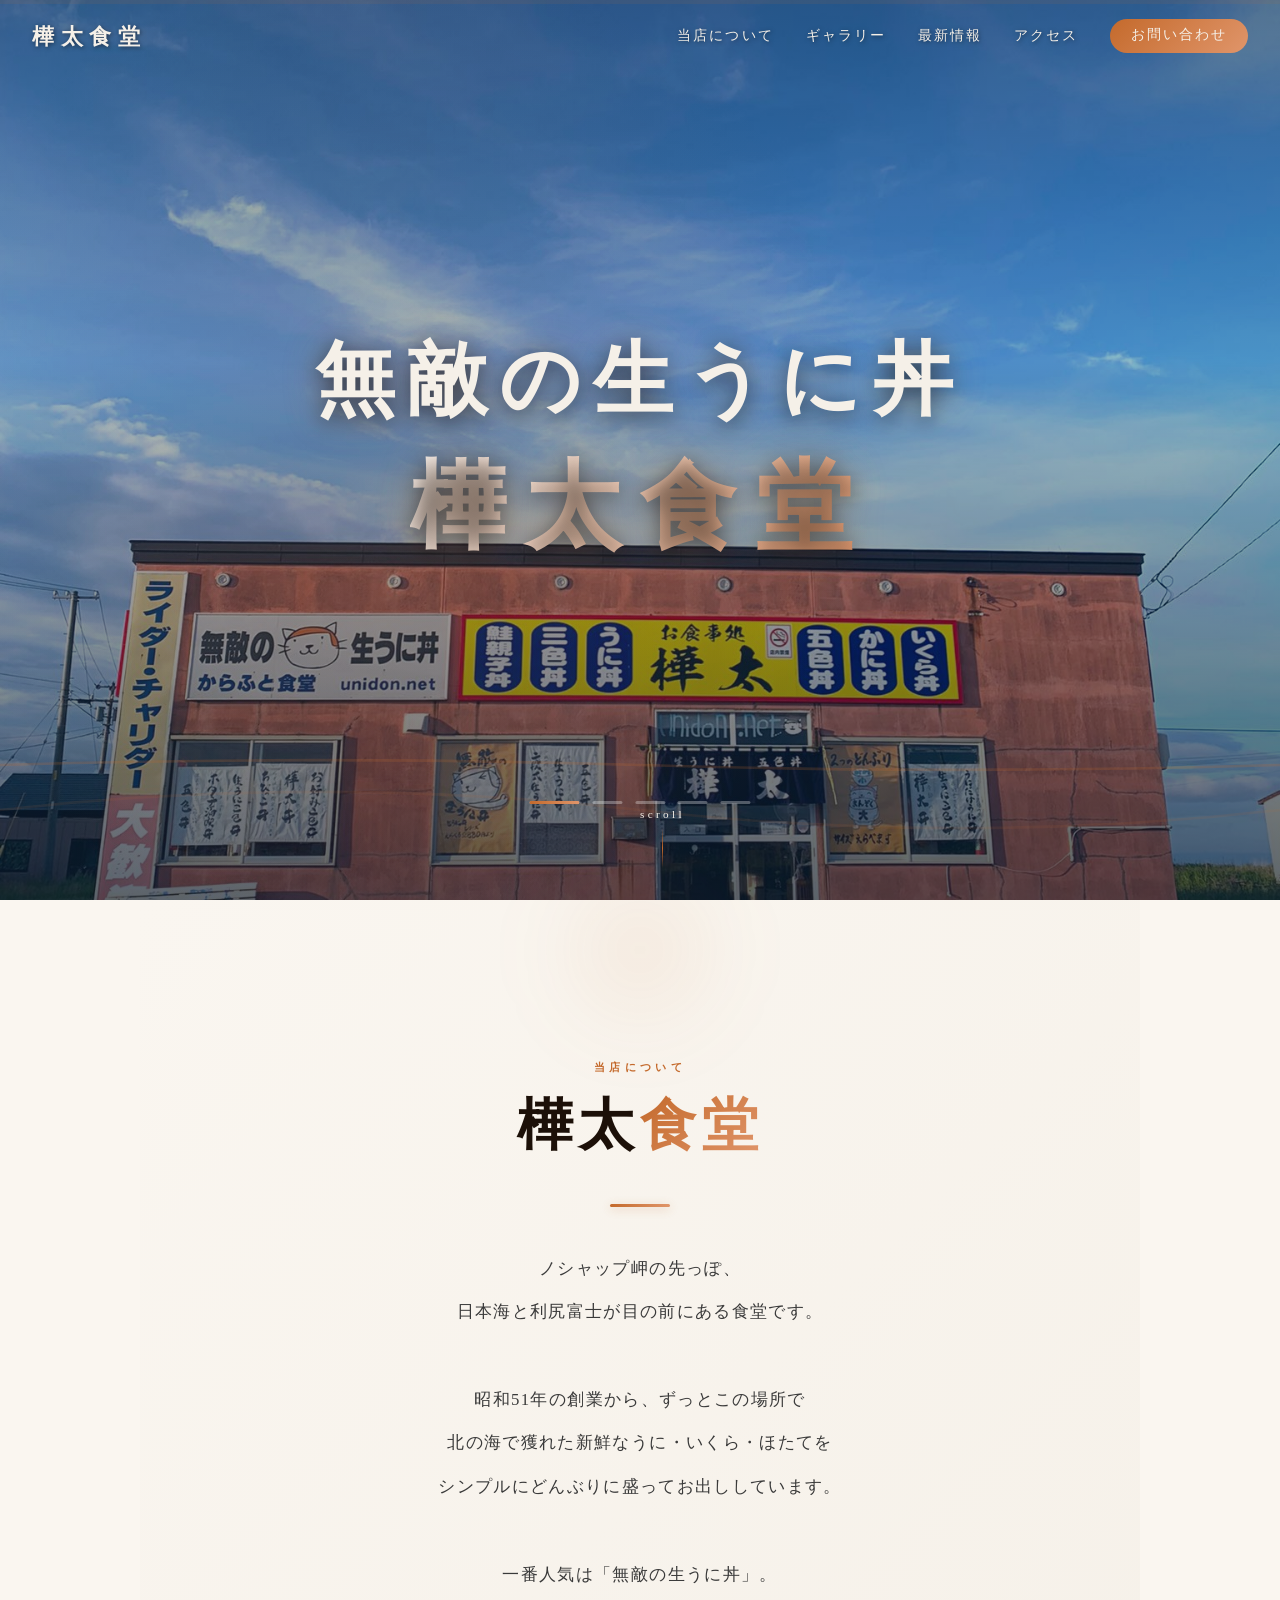
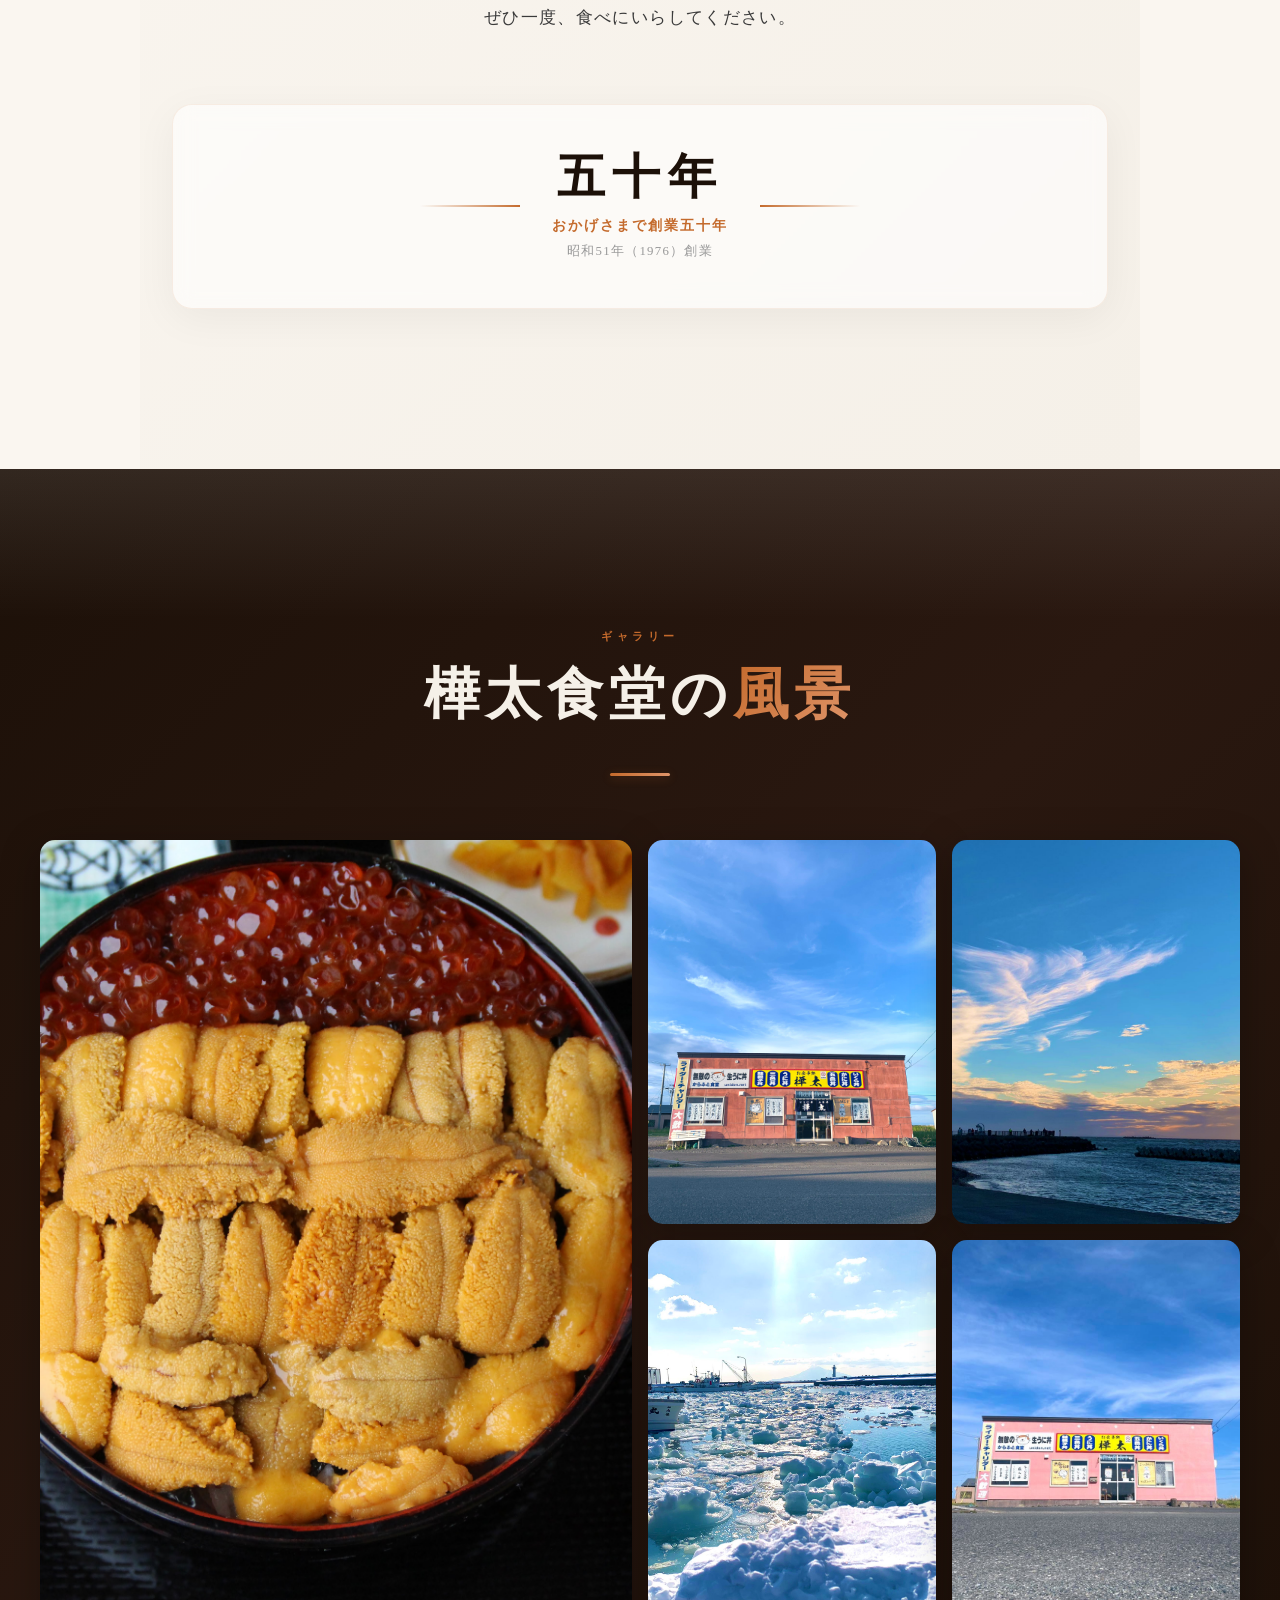
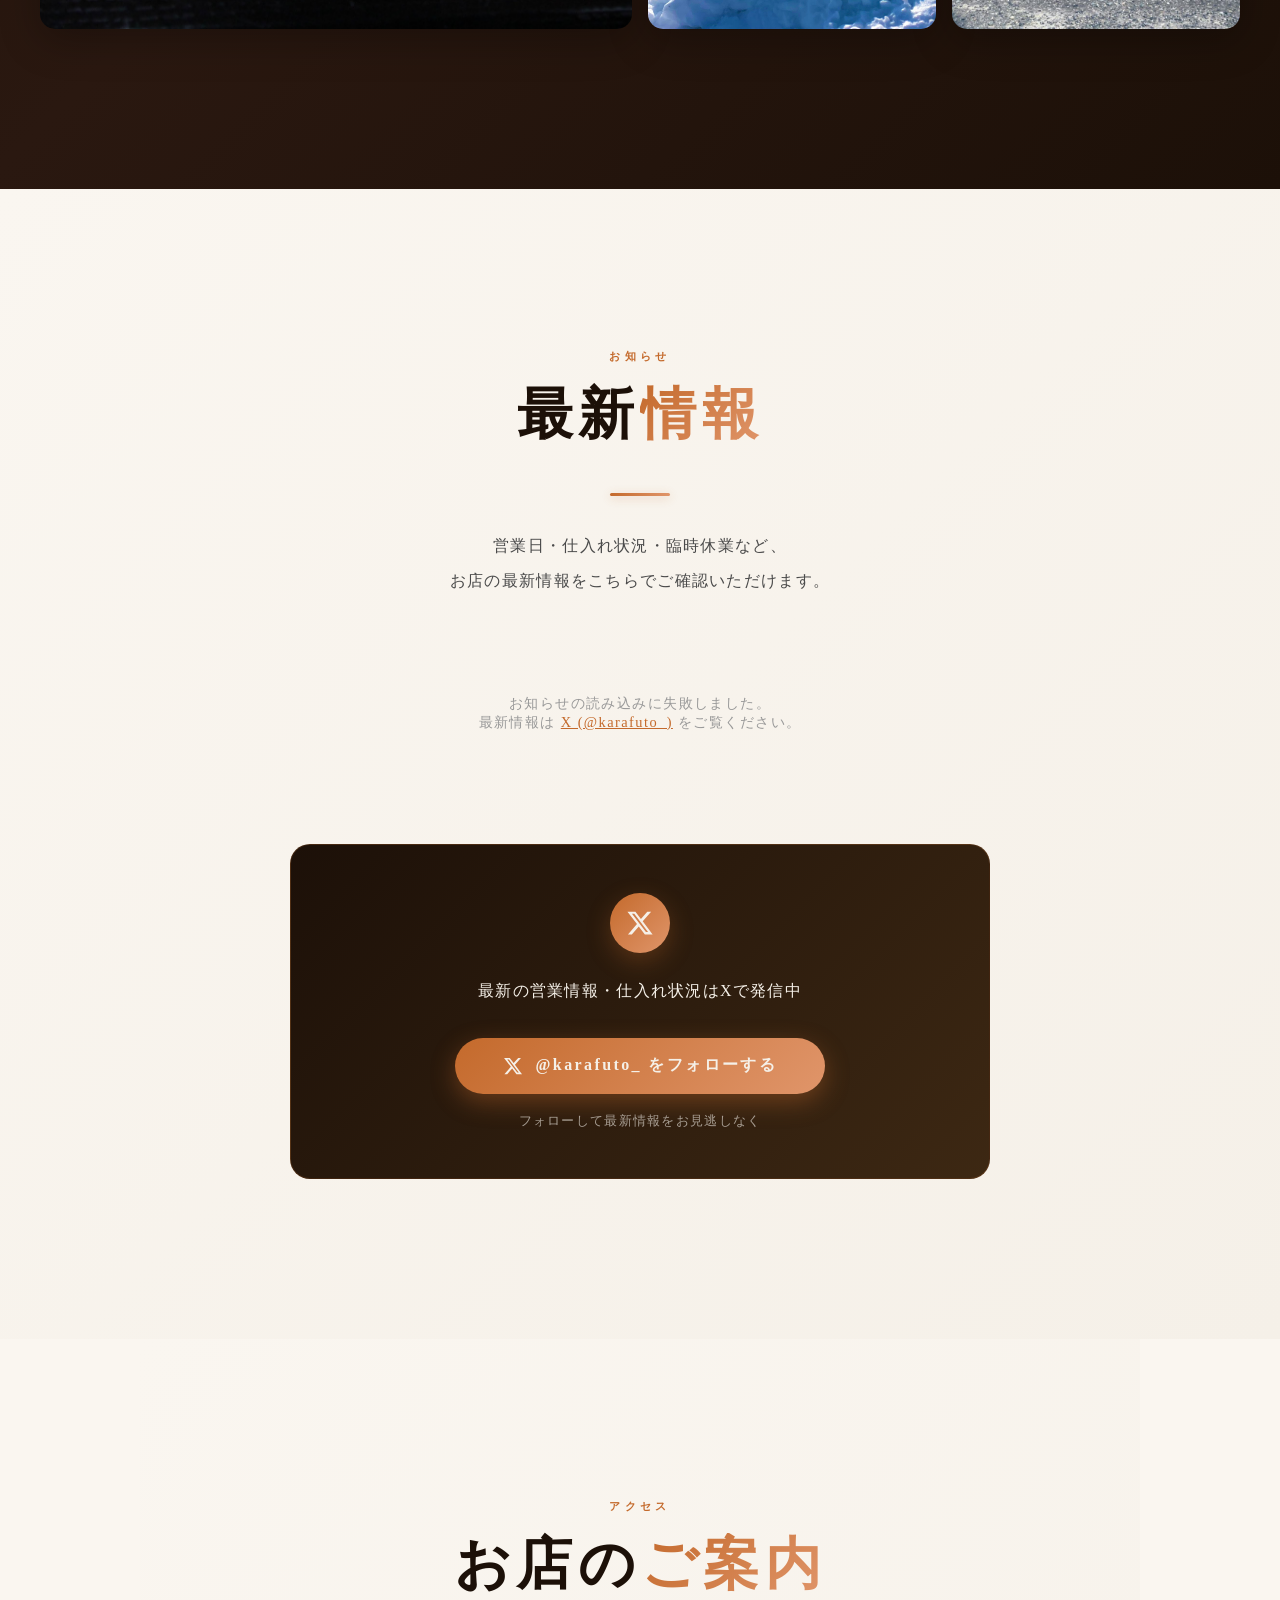
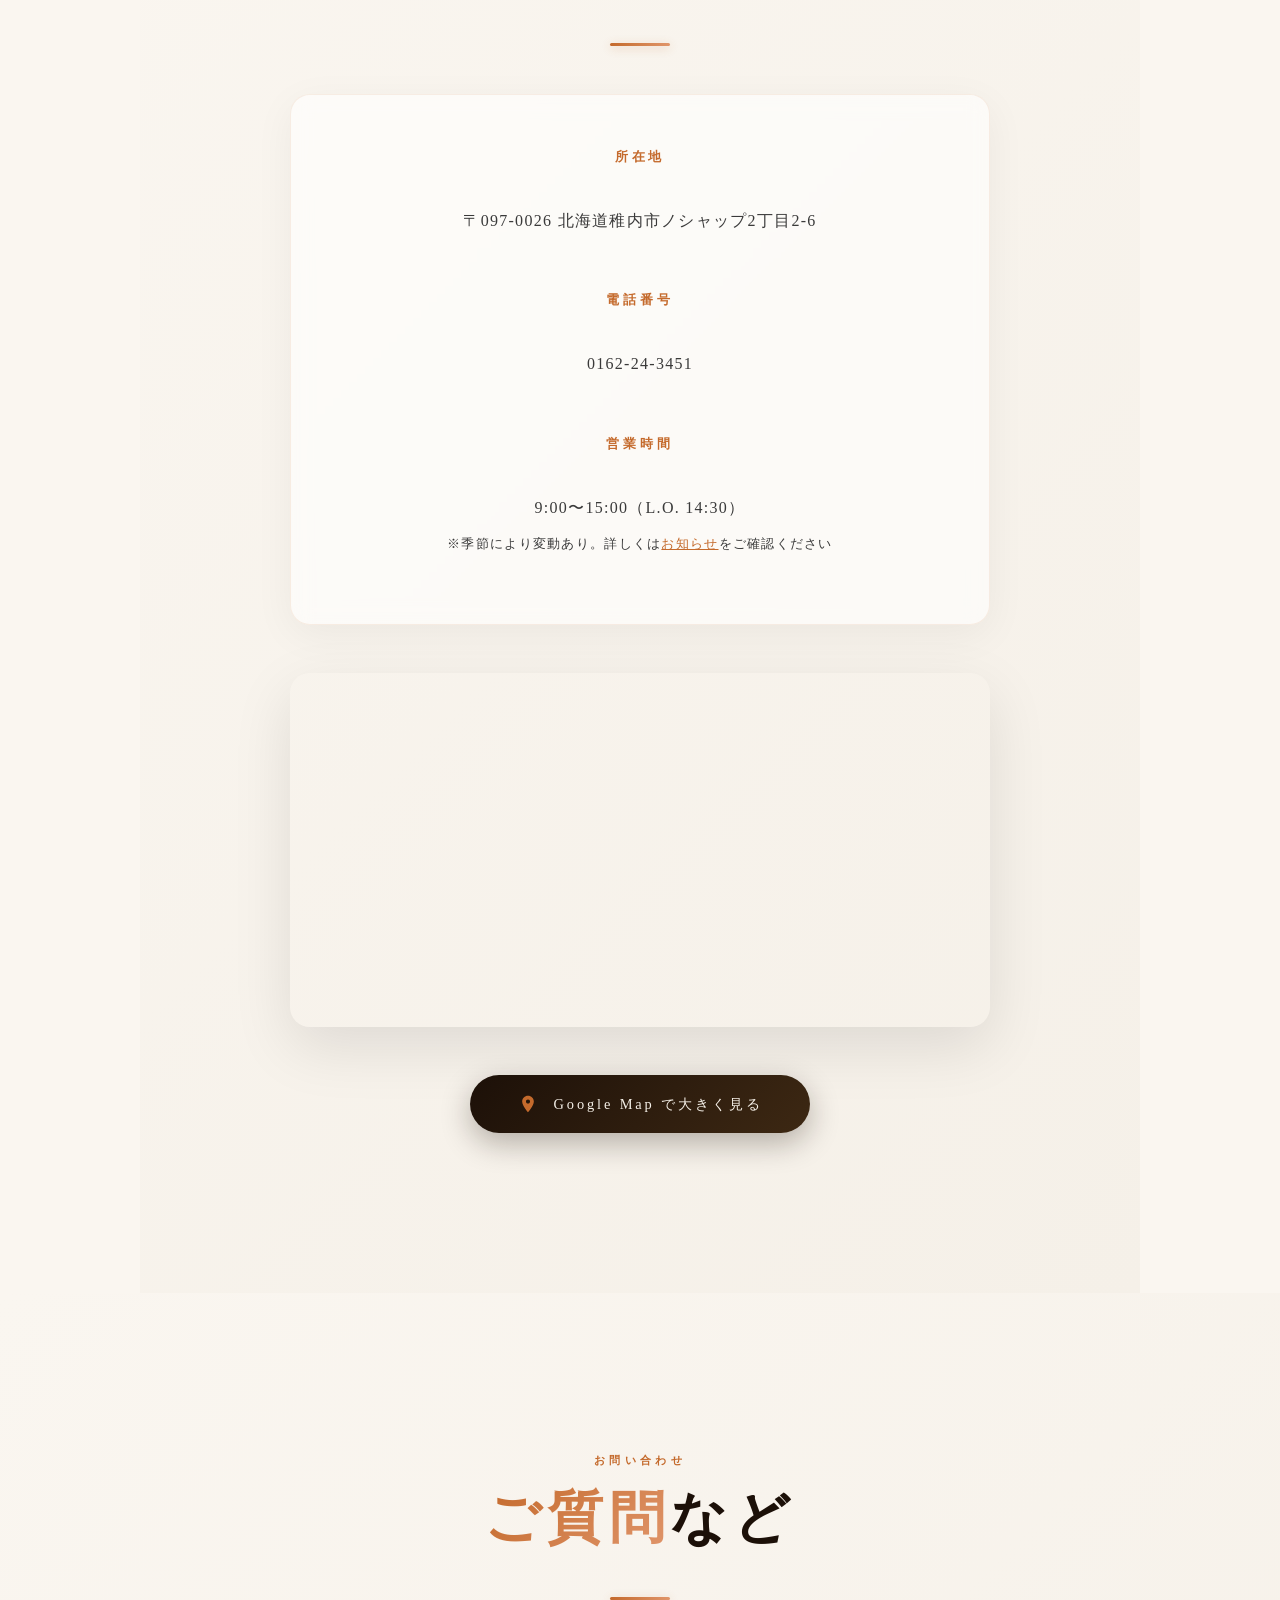
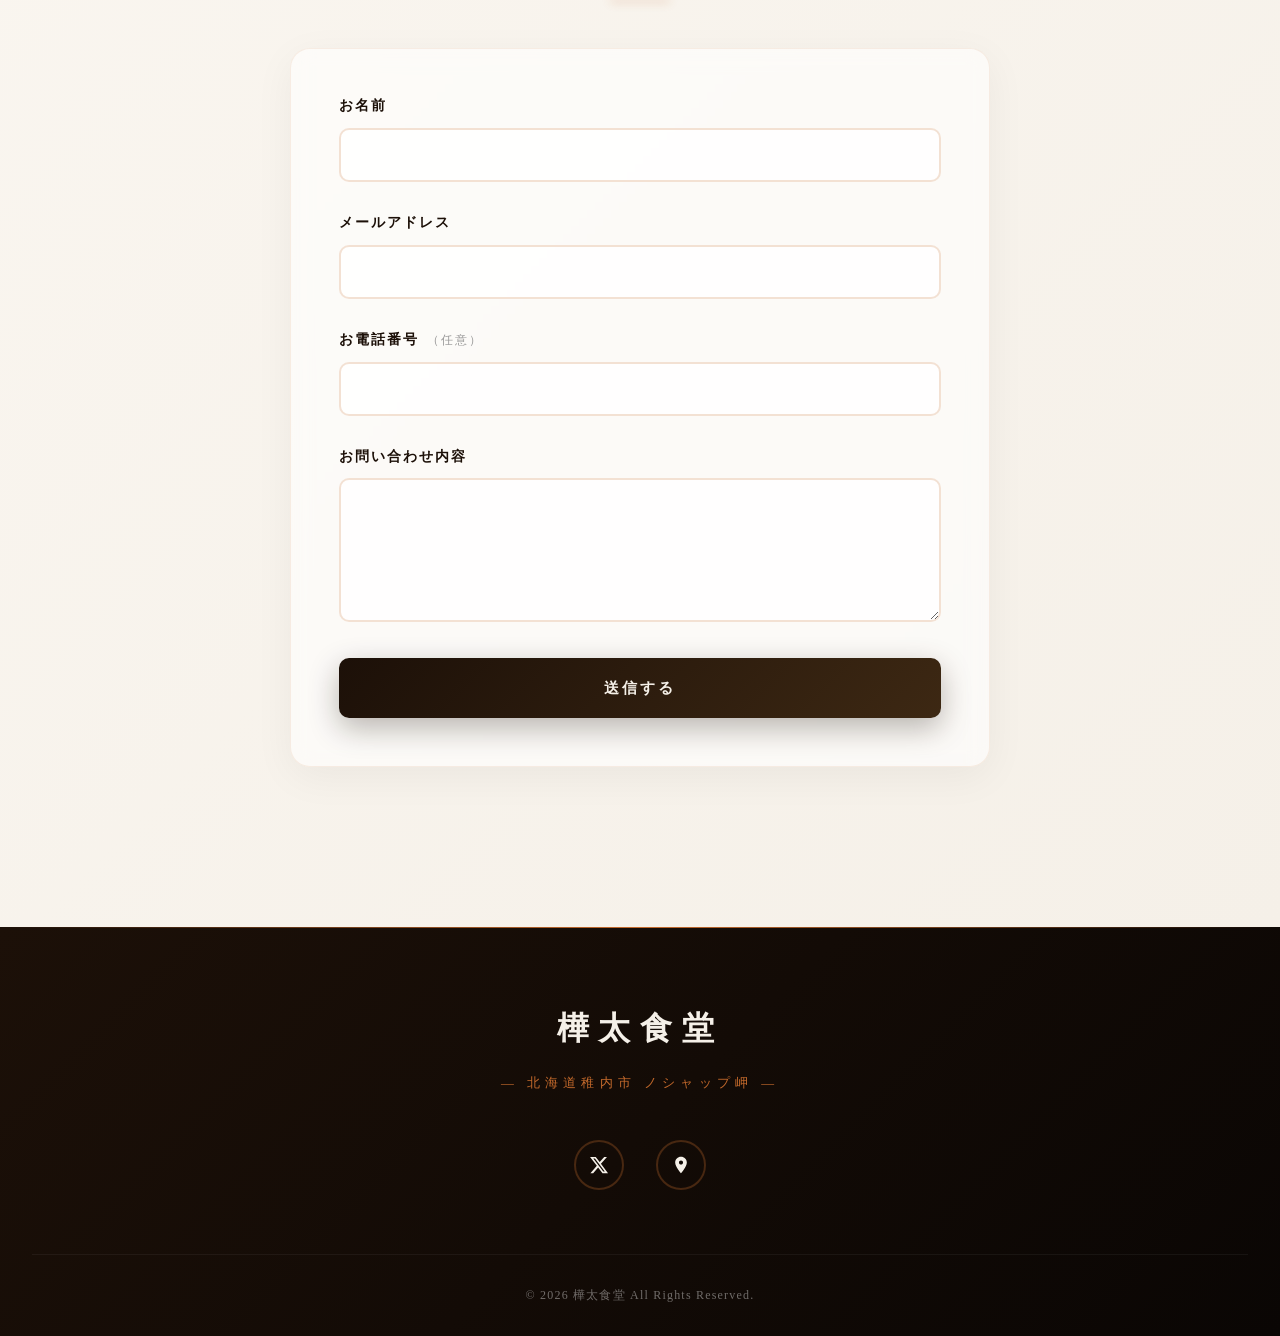
==== commit c83a1ac6: "お問い合わせフォームにCloudflare Turnstile + サーバー側検証を追加 既存のスパム対策（ハニーポット・JSトークン・3秒タイマー・レート制限）は すべてクライアント側JavaScr" ====
--- a/index.html
+++ b/index.html
@@ -4,17 +4,19 @@
   <meta charset="UTF-8">
   <meta http-equiv="Content-Security-Policy" content="
     default-src 'self';
-    script-src 'self' 'unsafe-inline' https://www.googletagmanager.com;
+    script-src 'self' 'unsafe-inline' https://www.googletagmanager.com https://challenges.cloudflare.com;
     style-src 'self' 'unsafe-inline' https://fonts.googleapis.com;
     font-src 'self' https://fonts.gstatic.com;
     img-src 'self' data: blob: https:;
-    frame-src https://www.google.com https://docs.google.com;
-    connect-src 'self' https://www.google-analytics.com https://analytics.google.com https://stats.g.doubleclick.net https://region1.google-analytics.com https://*.microcms.io https://*.microcms-assets.io;
+    frame-src https://www.google.com https://docs.google.com https://challenges.cloudflare.com;
+    connect-src 'self' https://www.google-analytics.com https://analytics.google.com https://stats.g.doubleclick.net https://region1.google-analytics.com https://*.microcms.io https://*.microcms-assets.io https://challenges.cloudflare.com;
     form-action 'self' https://docs.google.com;
   ">
   <meta name="viewport" content="width=device-width, initial-scale=1.0">
   <!-- Google tag (gtag.js) -->
   <script async src="https://www.googletagmanager.com/gtag/js?id=G-KKCC5715LR"></script>
+  <!-- Cloudflare Turnstile -->
+  <script src="https://challenges.cloudflare.com/turnstile/v0/api.js" async defer></script>
   <script>
     window.dataLayer = window.dataLayer || [];
     function gtag(){dataLayer.push(arguments);}
@@ -1615,10 +1617,9 @@
       <p class="section-label">お問い合わせ</p>
       <h2 class="section-title"><span class="accent">ご質問</span>など</h2>
       <div class="gold-line"></div>
-      <iframe name="hidden-iframe" id="hidden-iframe" style="display:none"></iframe>
       <form id="contact-form" class="contact-form"
-            action="https://docs.google.com/forms/d/e/1FAIpQLScVvrHe8YlZ_rTAiFJRAgmxhtF56sxjmJWjbv-YRkPAZsVeLQ/formResponse"
-            method="POST" target="hidden-iframe">
+            action="/api/contact"
+            method="POST">
         <!-- ハニーポット（ボット誘引用の隠しフィールド） -->
         <input type="text" name="_honey" style="display:none" tabindex="-1" autocomplete="off">
         <div style="position:absolute;left:-9999px;top:-9999px;" aria-hidden="true">
@@ -1643,6 +1644,7 @@
           <label for="message">お問い合わせ内容</label>
           <textarea id="message" name="entry.1523612294" rows="6" required></textarea>
         </div>
+        <div class="cf-turnstile" data-sitekey="0x4AAAAAAD9JckDLwia2P-uc" style="margin:1rem 0;"></div>
         <button type="submit" class="form-submit" id="form-submit-btn" disabled><span>送信する</span></button>
       </form>
       <script>
@@ -1703,12 +1705,11 @@
             submissions.push(now);
             try { localStorage.setItem(rateKey, JSON.stringify(submissions)); } catch(err) {}
 
-            // 送信処理
+            // ここまでのチェックを通過したら通常のフォーム送信として /api/contact へPOSTする
+            // （e.preventDefault() はしない。中継関数側でTurnstile検証を行い、成功時に
+            // thank-you.html へリダイレクトする）
             submitBtn.disabled = true;
             submitBtn.querySelector('span').textContent = '送信中...';
-            setTimeout(function() {
-              window.location.href = 'thank-you.html';
-            }, 1000);
           });
         })();
       </script>
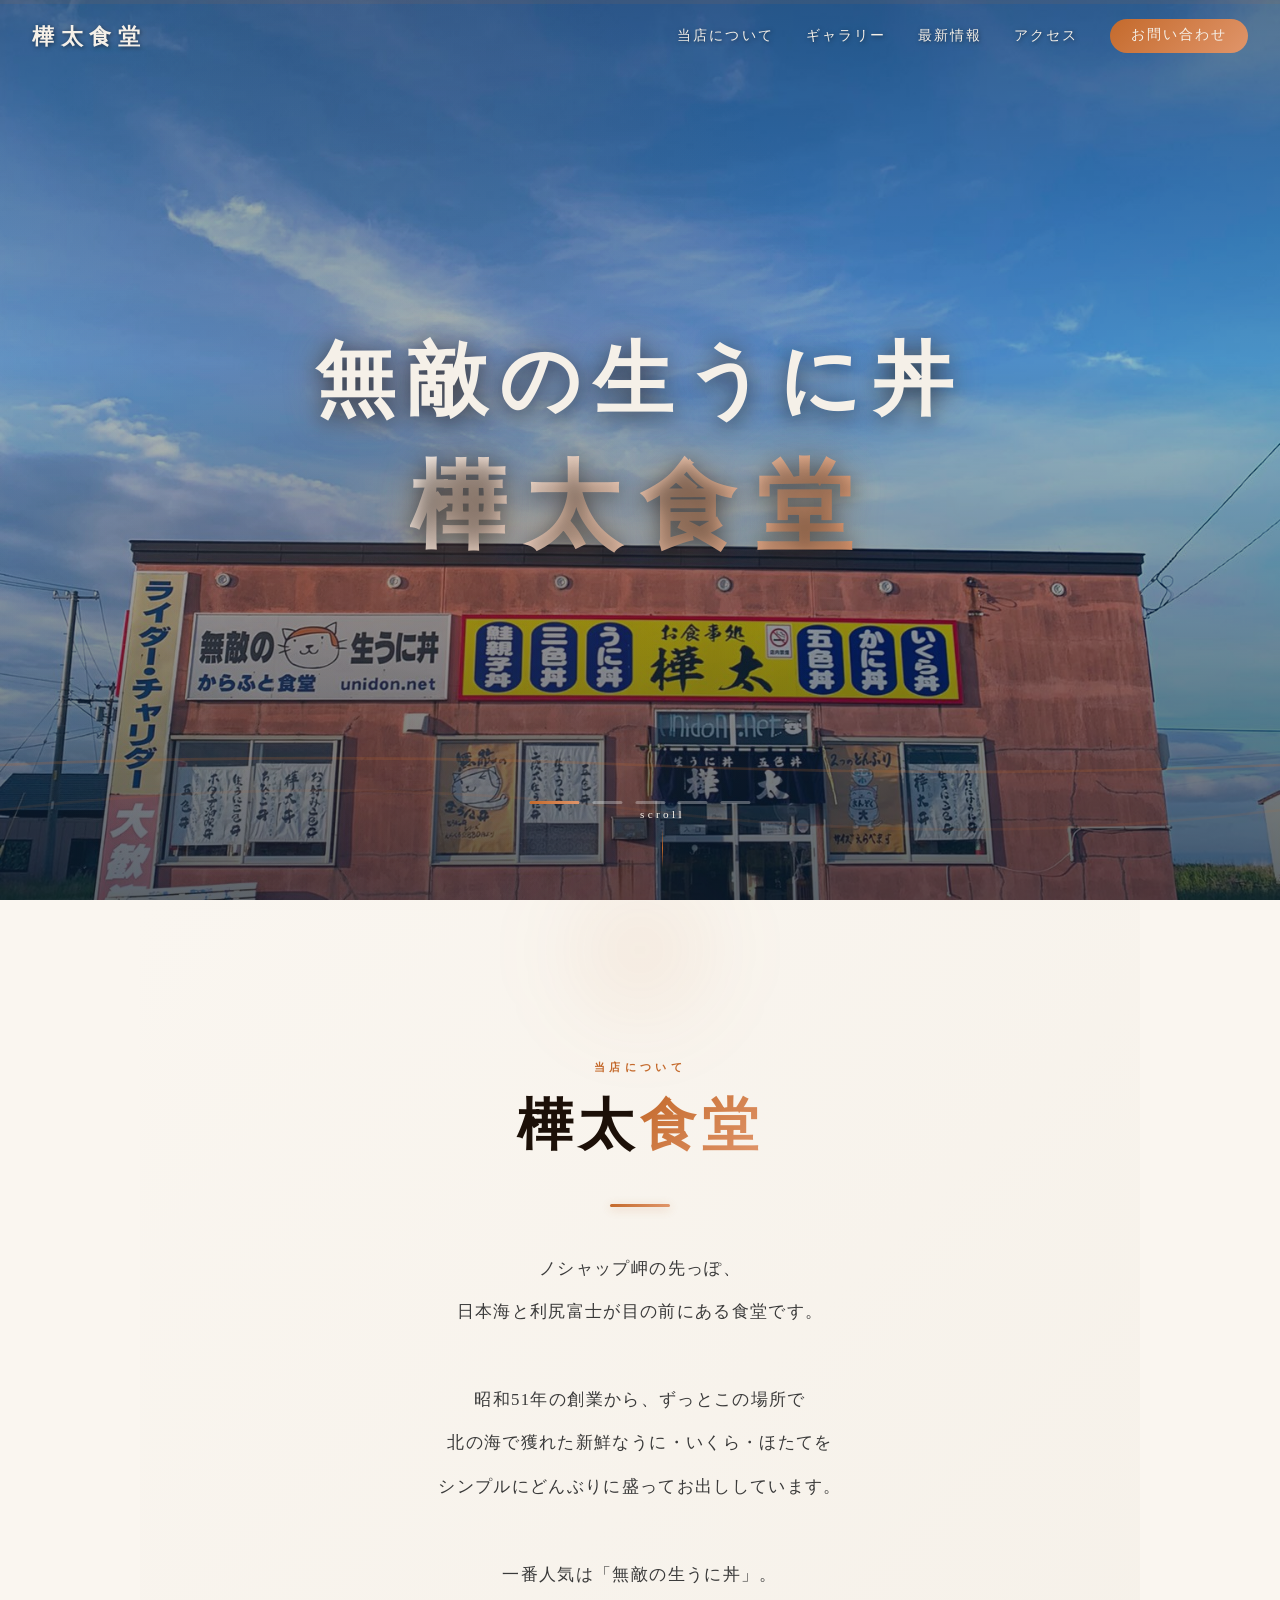
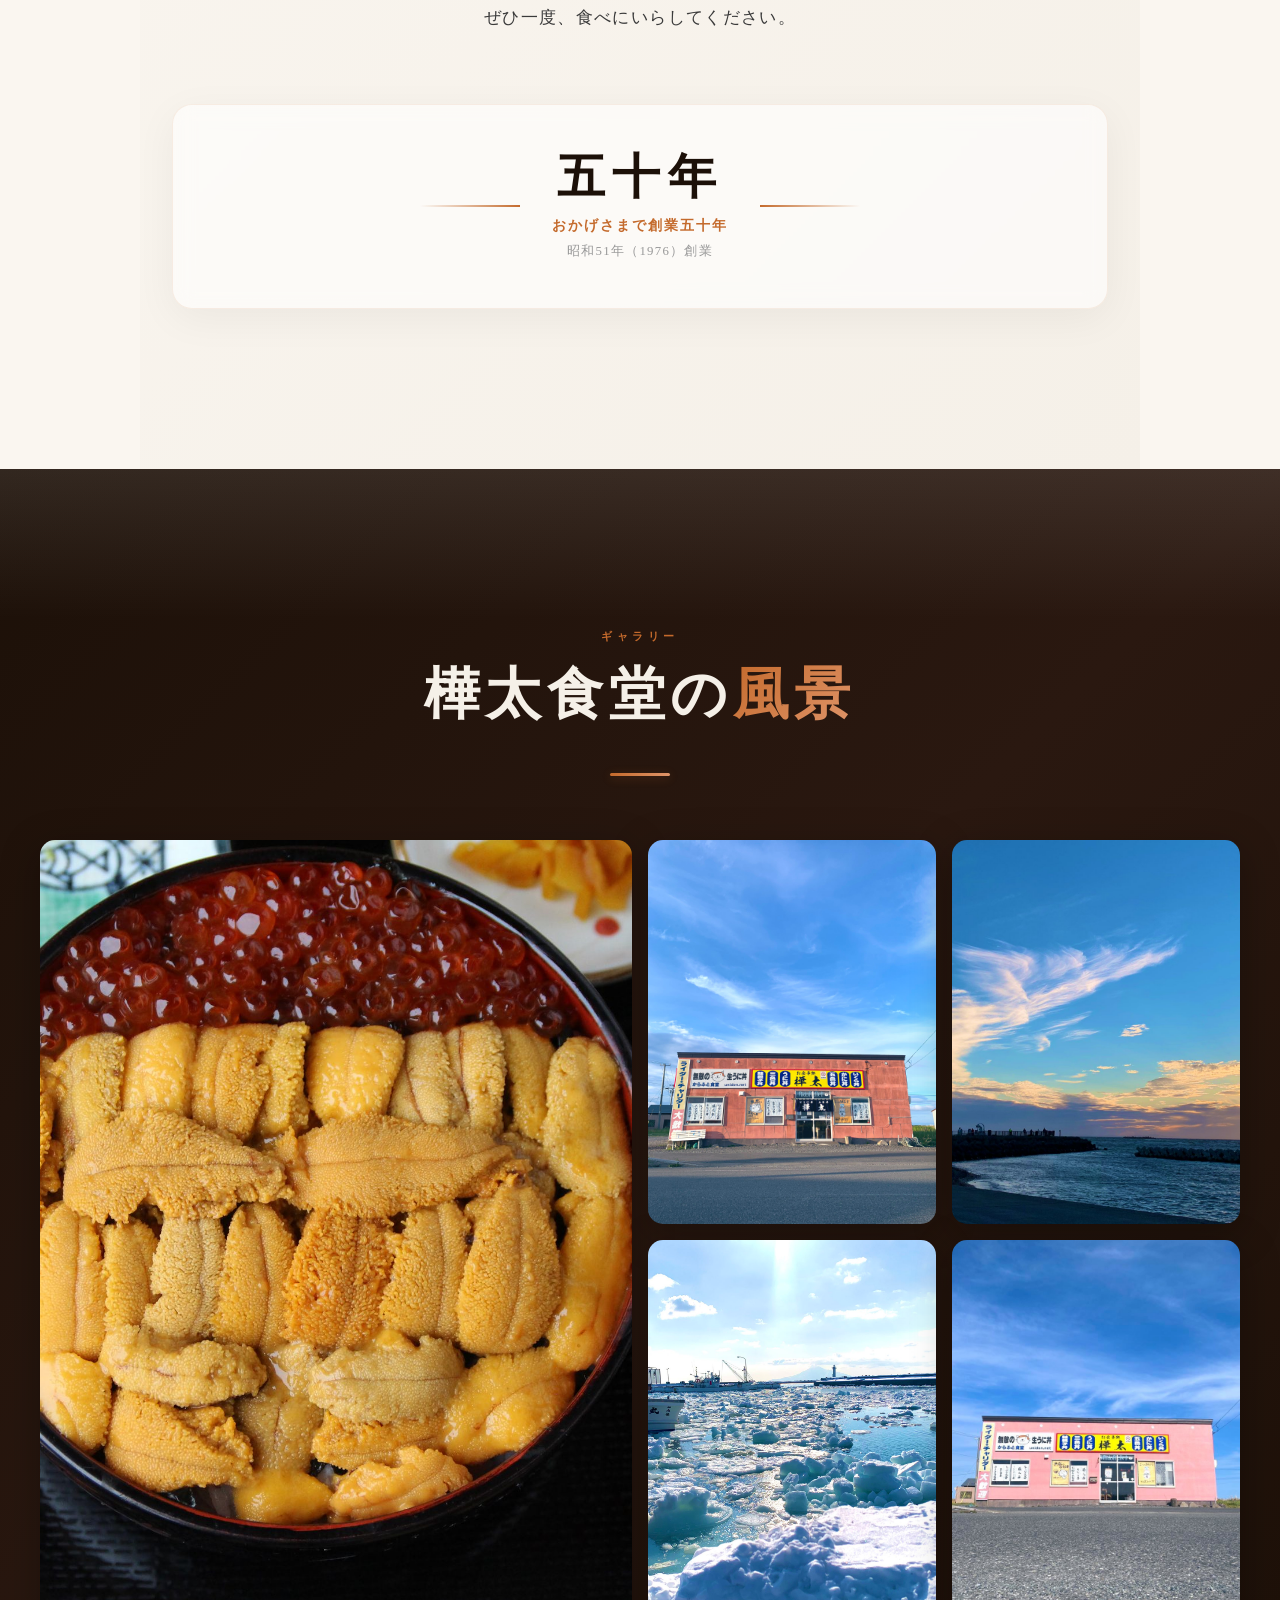
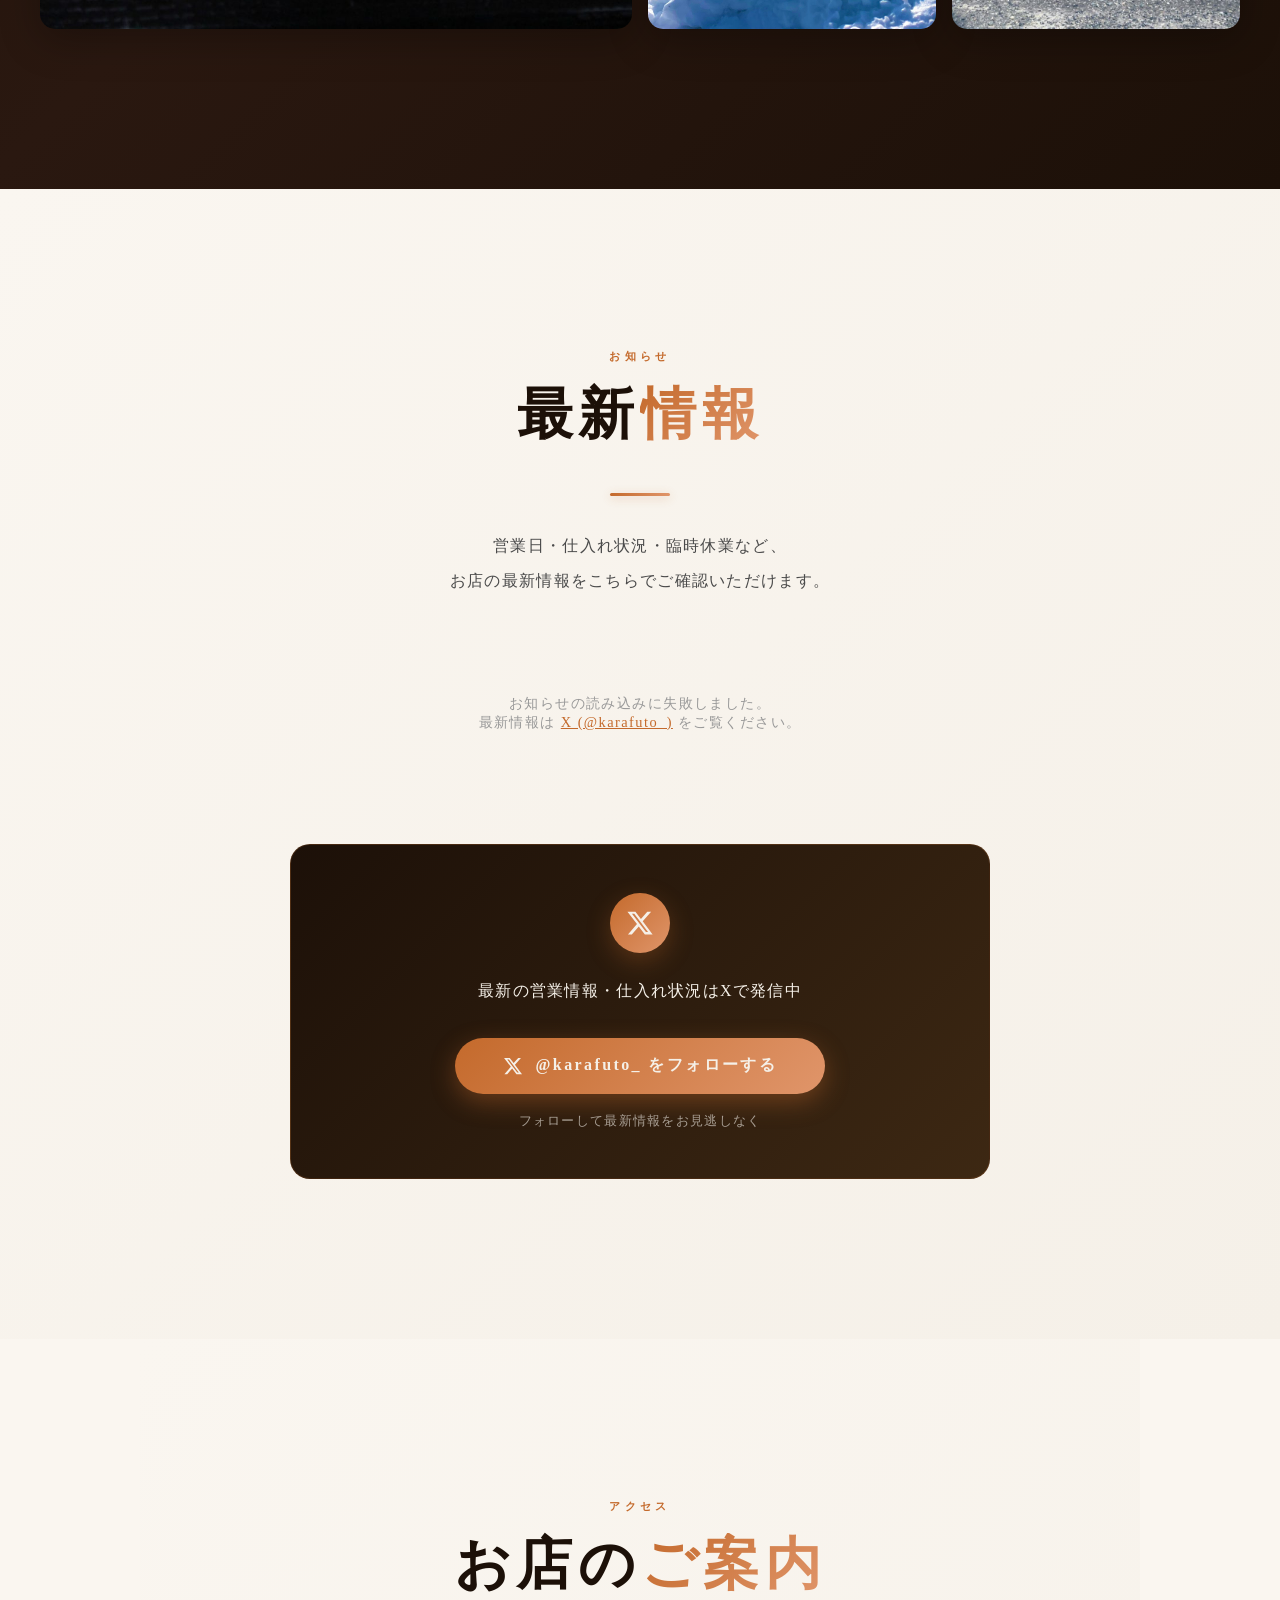
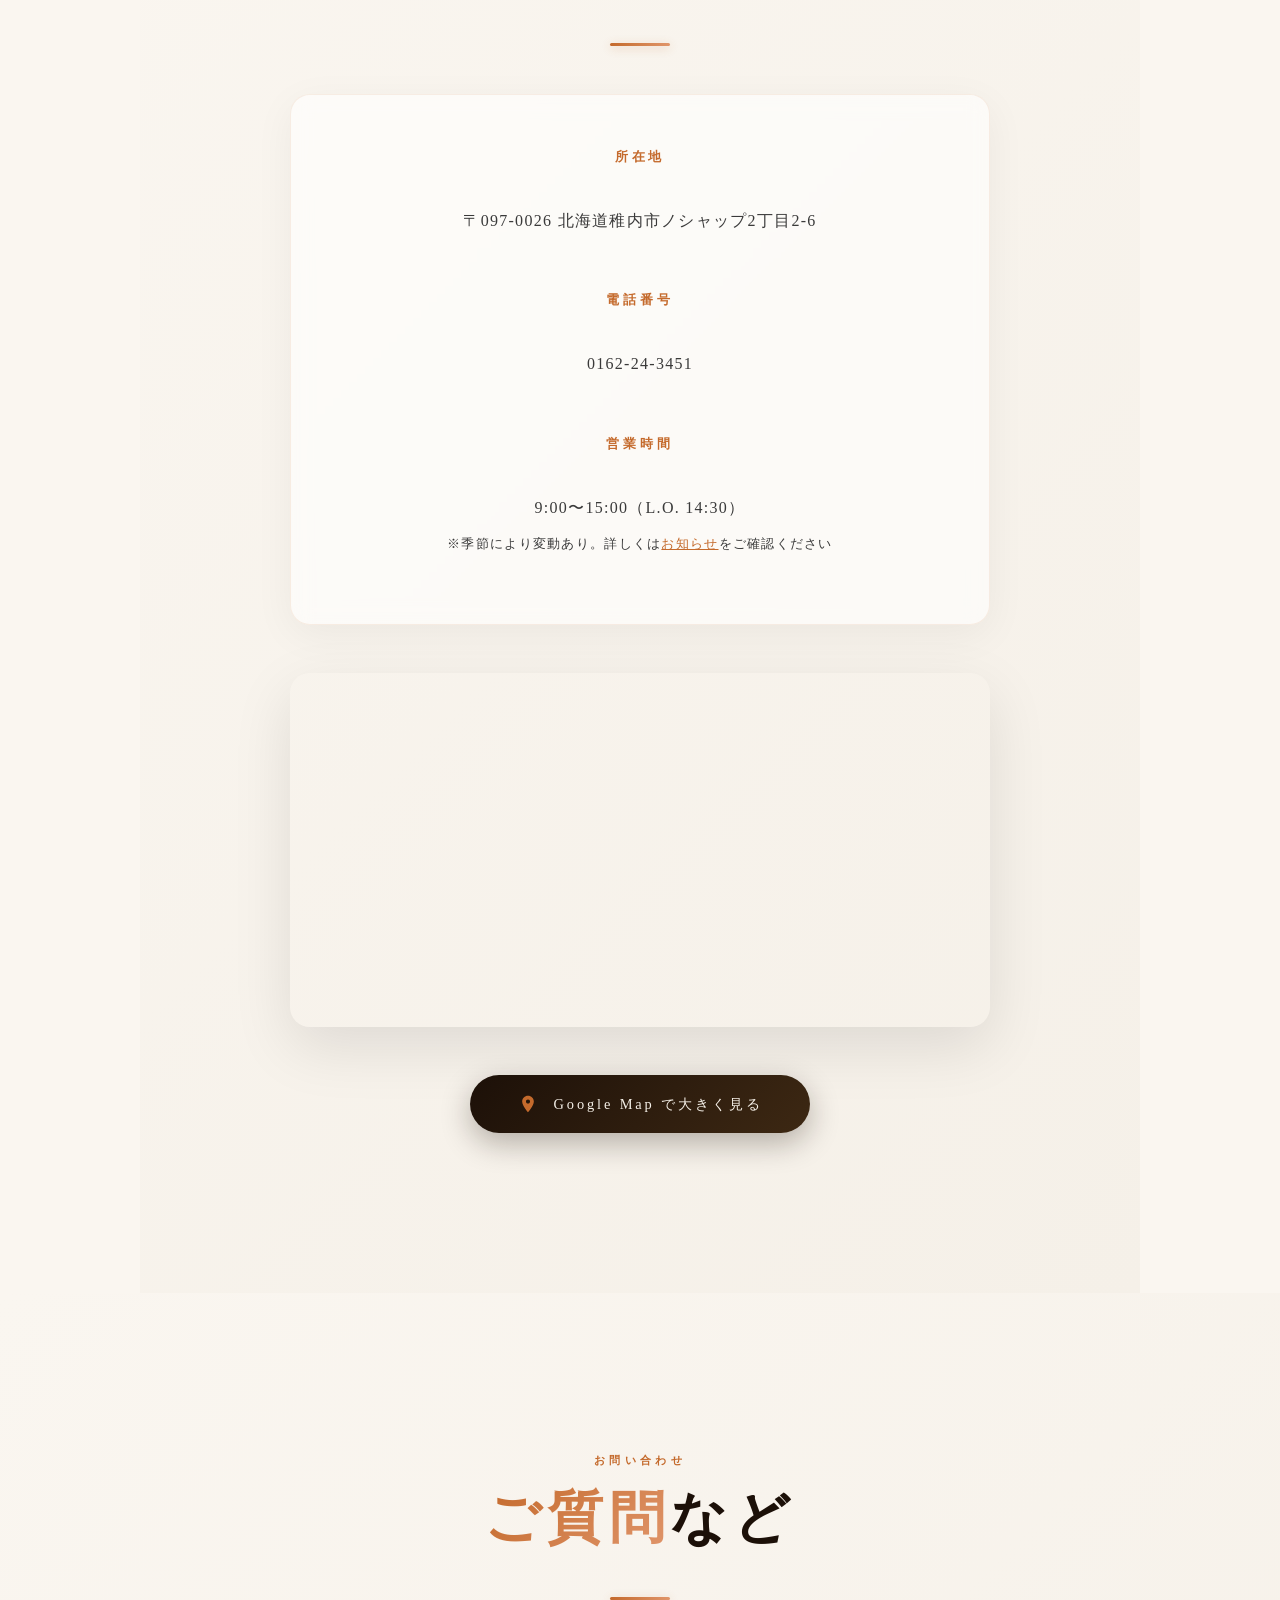
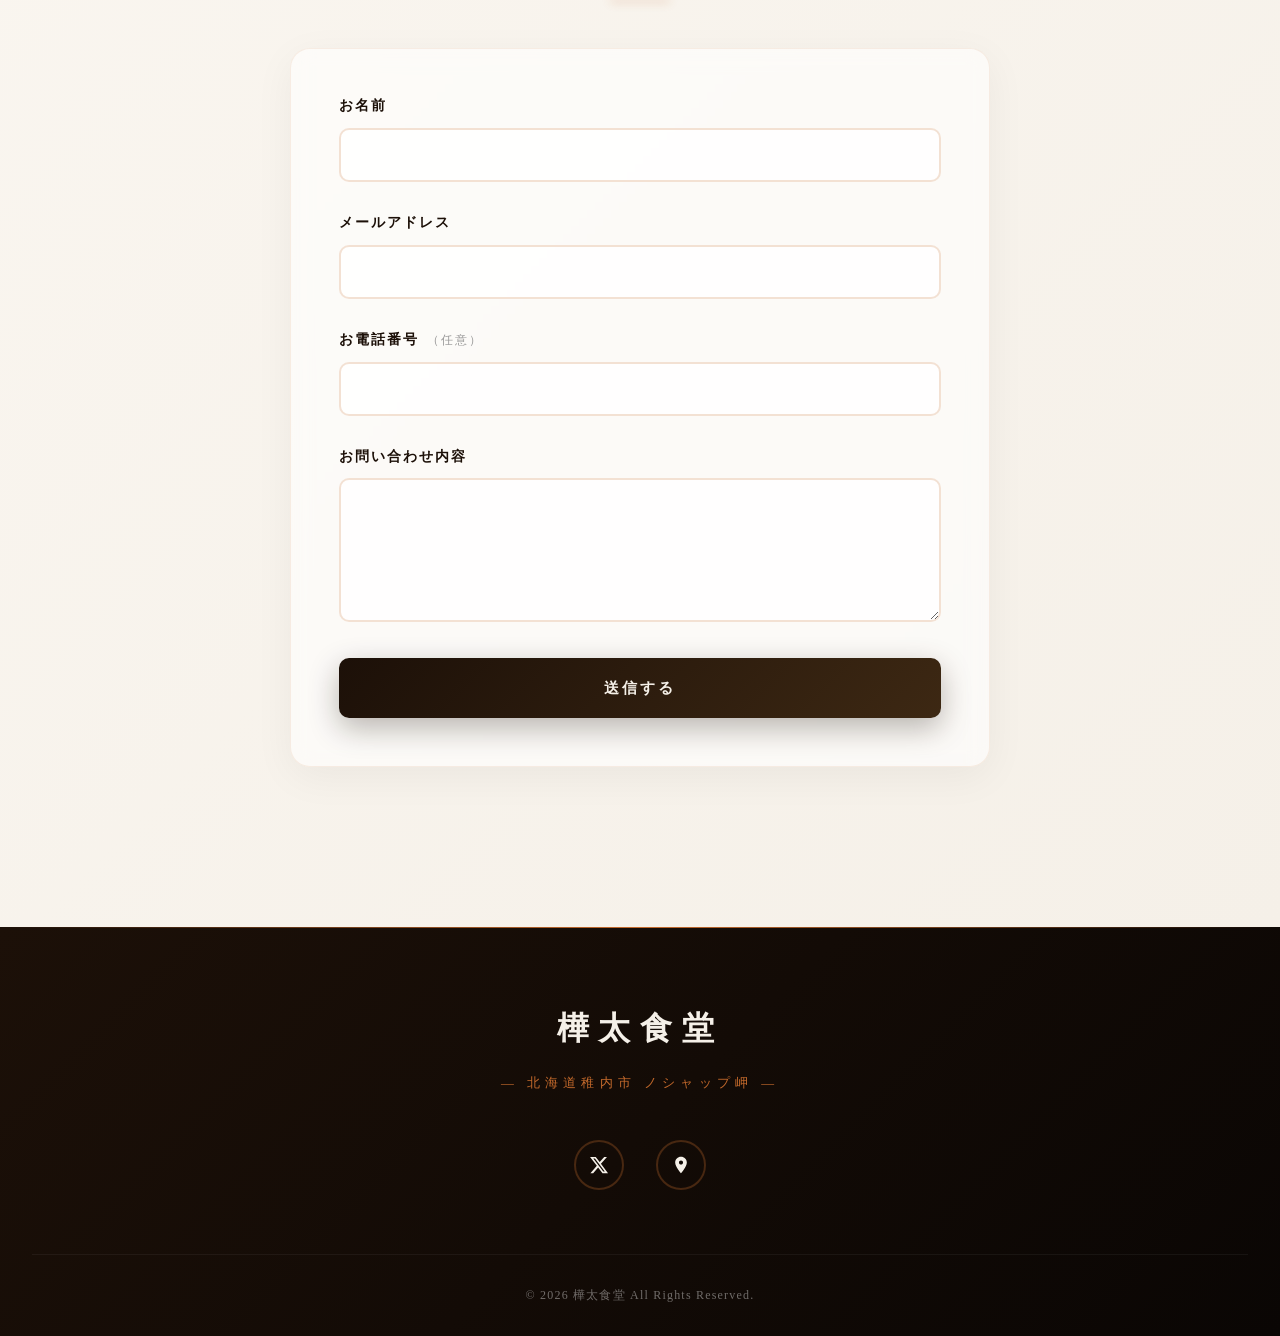
==== commit e54b13c6: "SEO改善: title/descriptionに地名を追加、構造化データ拡充、alt修正、画像圧縮 - title・og:titleに「稚内・ノシャップ岬」「海鮮丼」を追加 - meta descr" ====
--- a/index.html
+++ b/index.html
@@ -23,9 +23,9 @@
     gtag('js', new Date());
     gtag('config', 'G-KKCC5715LR');
   </script>
-  <title>樺太食堂｜無敵の生うに丼</title>
-  <meta name="description" content="北海道・樺太食堂。創業50周年を迎えた海鮮丼の名店。新鮮な北の幸をお届けします。">
-  <meta property="og:title" content="樺太食堂｜無敵の生うに丼">
+  <title>無敵の生うに丼 樺太食堂｜稚内・ノシャップ岬の海鮮丼</title>
+  <meta name="description" content="北海道稚内市ノシャップ岬の樺太食堂。昭和51年創業、利尻富士を望む食堂で、名物「無敵の生うに丼」やいくら丼・ほたて丼など北の海の幸をどんぶりでお出ししています。">
+  <meta property="og:title" content="無敵の生うに丼 樺太食堂｜稚内・ノシャップ岬の海鮮丼">
   <meta property="og:description" content="北海道稚内市ノシャップ岬。創業50周年を迎えた海鮮丼の名店。新鮮な北の幸をお届けします。">
   <meta property="og:type" content="website">
   <meta property="og:url" content="https://unidon.jp/">
@@ -47,7 +47,11 @@
     "image": "https://unidon.jp/images/GYNGeQLakAMuPA7.jpeg",
     "url": "https://unidon.jp/",
     "telephone": "0162-24-3451",
-    "servesCuisine": "海鮮料理",
+    "servesCuisine": ["海鮮料理", "海鮮丼", "うに丼"],
+    "description": "北海道稚内市ノシャップ岬の食堂。昭和51年（1976年）創業。名物は無敵の生うに丼。",
+    "foundingDate": "1976",
+    "hasMap": "https://www.google.co.jp/maps/place/%E6%A8%BA%E5%A4%AA%E9%A3%9F%E5%A0%82/@45.4481739,141.6439039,17z/data=!3m1!4b1!4m5!3m4!1s0x5f103d17a6c8deed:0x6f445058495481d3!8m2!3d45.4481702!4d141.6460979",
+    "sameAs": ["https://x.com/karafuto_"],
     "address": {
       "@type": "PostalAddress",
       "streetAddress": "ノシャップ2丁目2-6",
@@ -1424,23 +1428,23 @@
   <section class="hero" id="top">
     <div class="slider" id="slider">
       <div class="slide active">
-        <img src="images/GYNGeQLakAMuPA7.jpeg" alt="樺太食堂 外観">
+        <img src="images/GYNGeQLakAMuPA7.jpeg" alt="樺太食堂 外観" width="1536" height="2048" fetchpriority="high">
         <div class="slide-overlay"></div>
       </div>
       <div class="slide">
-        <img src="images/IMG_2449.JPG" alt="うにいくら丼">
+        <img src="images/IMG_2449.JPG" alt="樺太食堂のうにいくら丼" width="2048" height="1365" decoding="async">
         <div class="slide-overlay"></div>
       </div>
       <div class="slide">
-        <img src="images/FpoilsfaIAAhc6d.jpeg" alt="北海道の港 流氷">
+        <img src="images/FpoilsfaIAAhc6d.jpeg" alt="流氷に覆われた北海道の港" width="2048" height="1536" decoding="async">
         <div class="slide-overlay"></div>
       </div>
       <div class="slide">
-        <img src="images/GXMLRFraEAAdRz7.jpeg" alt="利尻富士と夕焼けの海">
+        <img src="images/GXMLRFraEAAdRz7.jpeg" alt="ノシャップ岬から見る利尻富士と夕焼けの海" width="2048" height="1152">
         <div class="slide-overlay"></div>
       </div>
       <div class="slide">
-        <img src="images/S__8282147.jpg" alt="樺太食堂 外観">
+        <img src="images/S__8282147.jpg" alt="青空の下の樺太食堂 外観" width="758" height="1024">
         <div class="slide-overlay"></div>
       </div>
     </div>
@@ -1522,24 +1526,24 @@
       </div>
       <div class="gallery-grid">
         <div class="gallery-item gallery-item-large reveal-left">
-          <img src="images/IMG_2449.JPG" alt="うにいくら丼" loading="lazy">
+          <img src="images/IMG_2449.JPG" alt="樺太食堂のうにいくら丼" width="2048" height="1365" loading="lazy">
           <div class="gallery-caption">名物 うにいくら丼</div>
         </div>
         <div class="gallery-item reveal-right">
-          <img src="images/GYNGeQLakAMuPA7.jpeg" alt="樺太食堂 外観" loading="lazy">
+          <img src="images/GYNGeQLakAMuPA7.jpeg" alt="樺太食堂 外観" width="1536" height="2048" loading="lazy">
           <div class="gallery-caption">樺太食堂 外観</div>
         </div>
         <div class="gallery-item reveal-right">
-          <img src="images/GXMLRFraEAAdRz7.jpeg" alt="ノシャップ岬の夕焼け" loading="lazy">
+          <img src="images/GXMLRFraEAAdRz7.jpeg" alt="ノシャップ岬から見る利尻富士と夕焼けの海" width="2048" height="1152" loading="lazy">
           <div class="gallery-caption">利尻富士と夕焼けの海</div>
         </div>
         <div class="gallery-item reveal-left">
-          <img src="images/FpoilsfaIAAhc6d.jpeg" alt="流氷の港" loading="lazy">
+          <img src="images/FpoilsfaIAAhc6d.jpeg" alt="流氷に覆われた北海道の港" width="2048" height="1536" loading="lazy">
           <div class="gallery-caption">流氷の港</div>
         </div>
         <div class="gallery-item reveal-left">
-          <img src="images/S__8282147.jpg" alt="樺太食堂 外観" loading="lazy">
-          <div class="gallery-caption">店内の様子</div>
+          <img src="images/S__8282147.jpg" alt="青空の下の樺太食堂 外観" width="758" height="1024" loading="lazy">
+          <div class="gallery-caption">青空と樺太食堂</div>
         </div>
       </div>
     </div>
